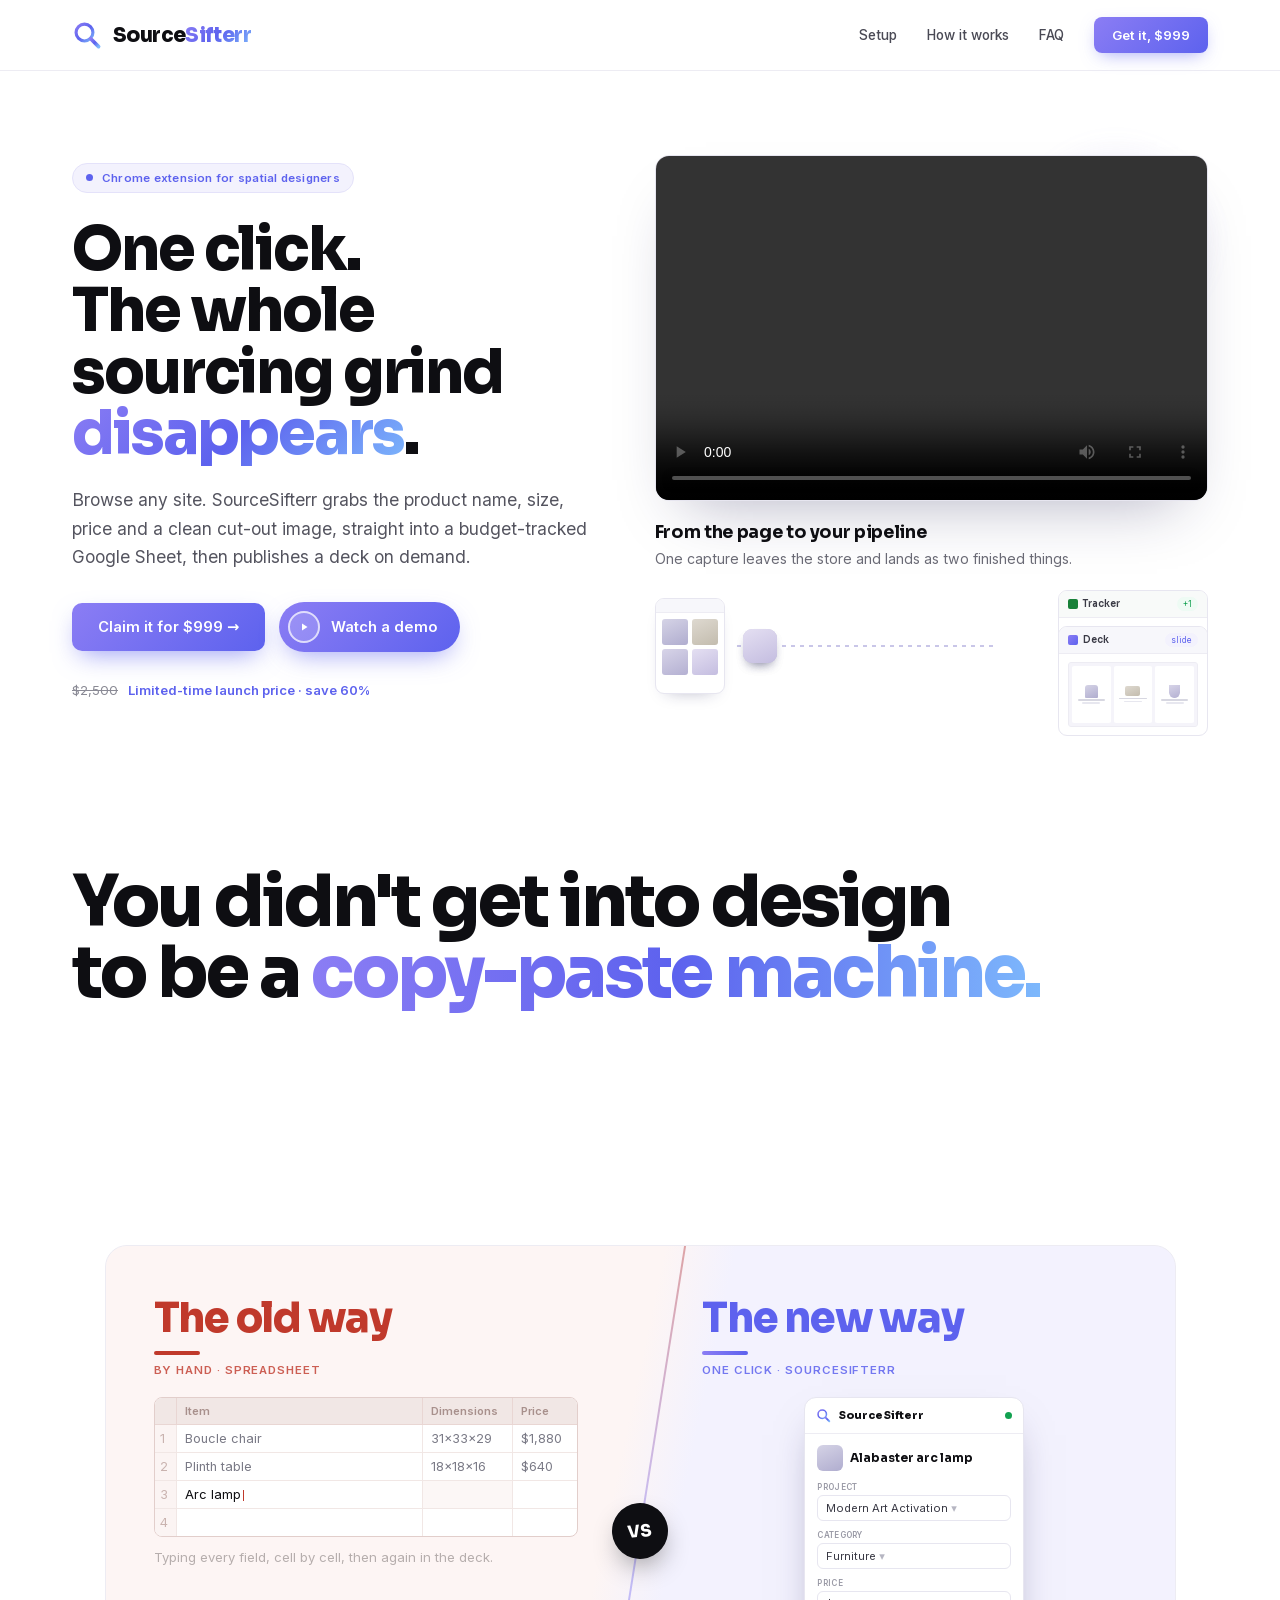
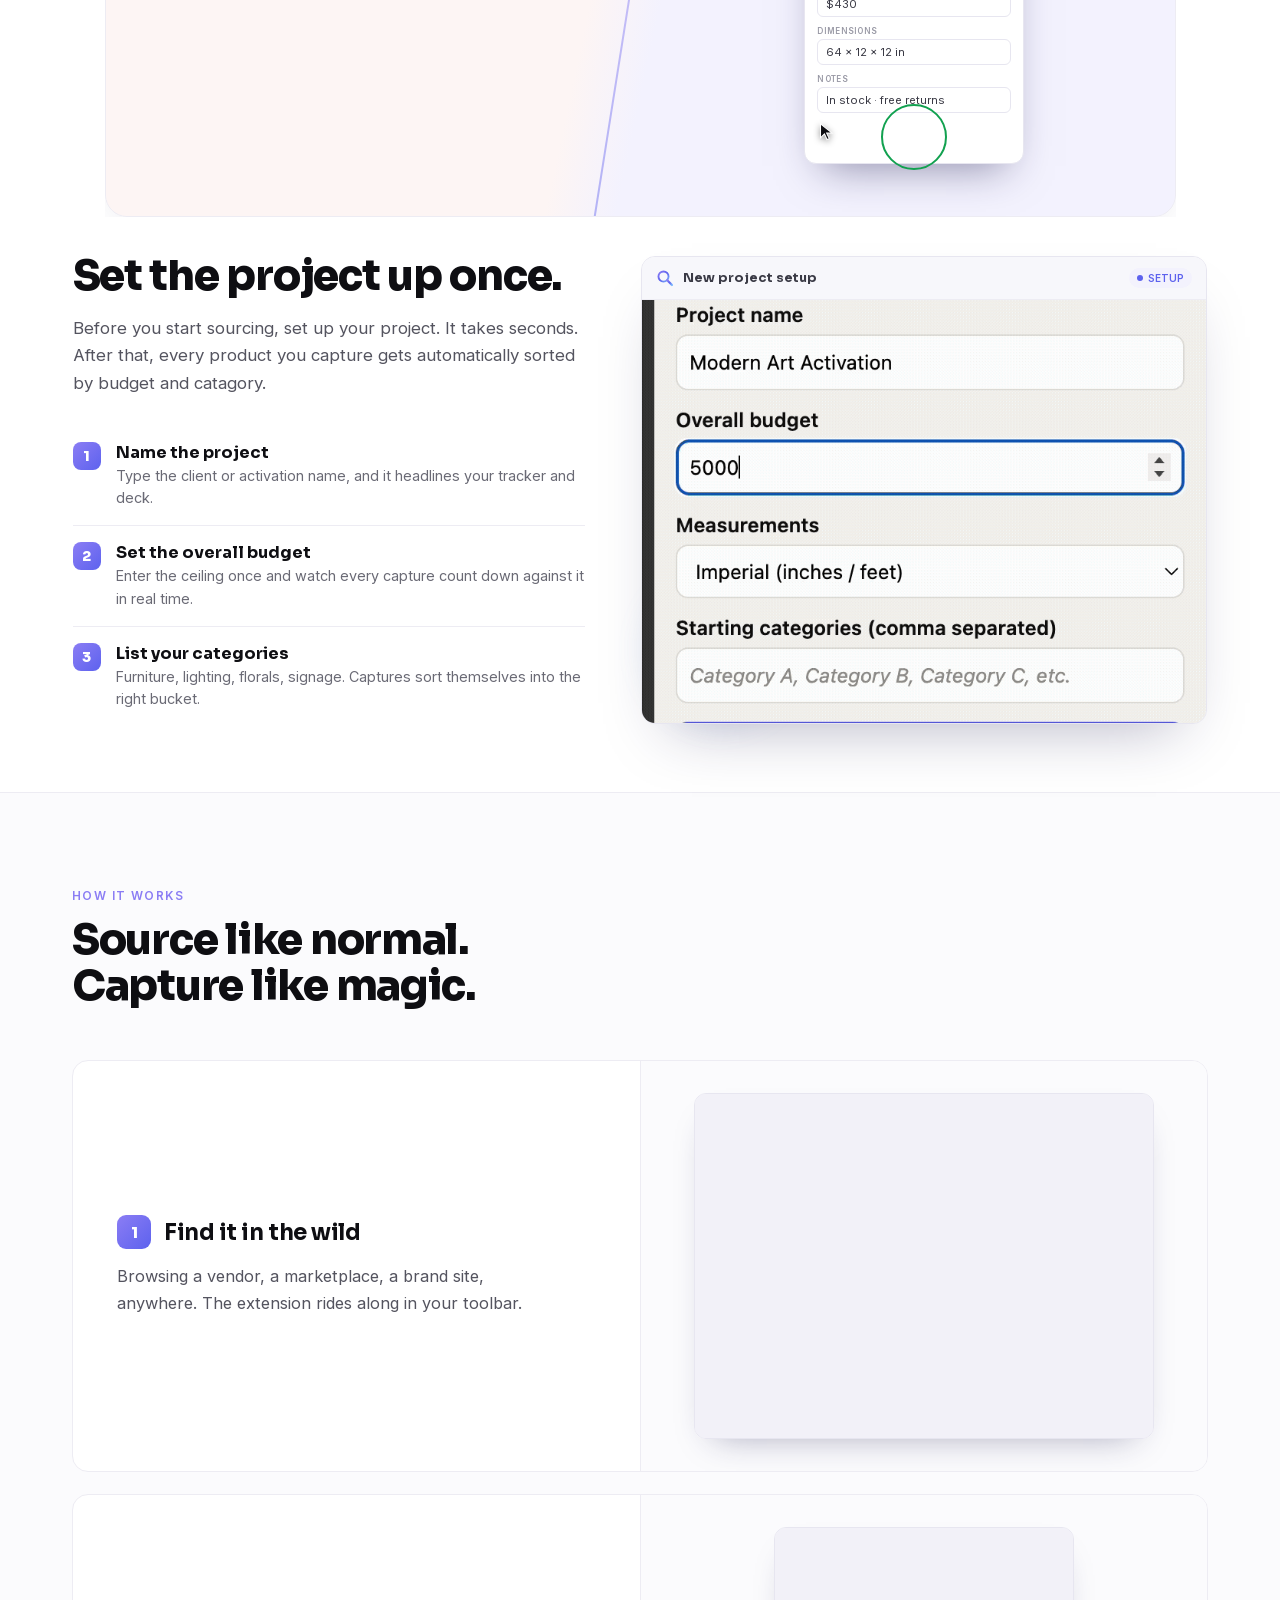
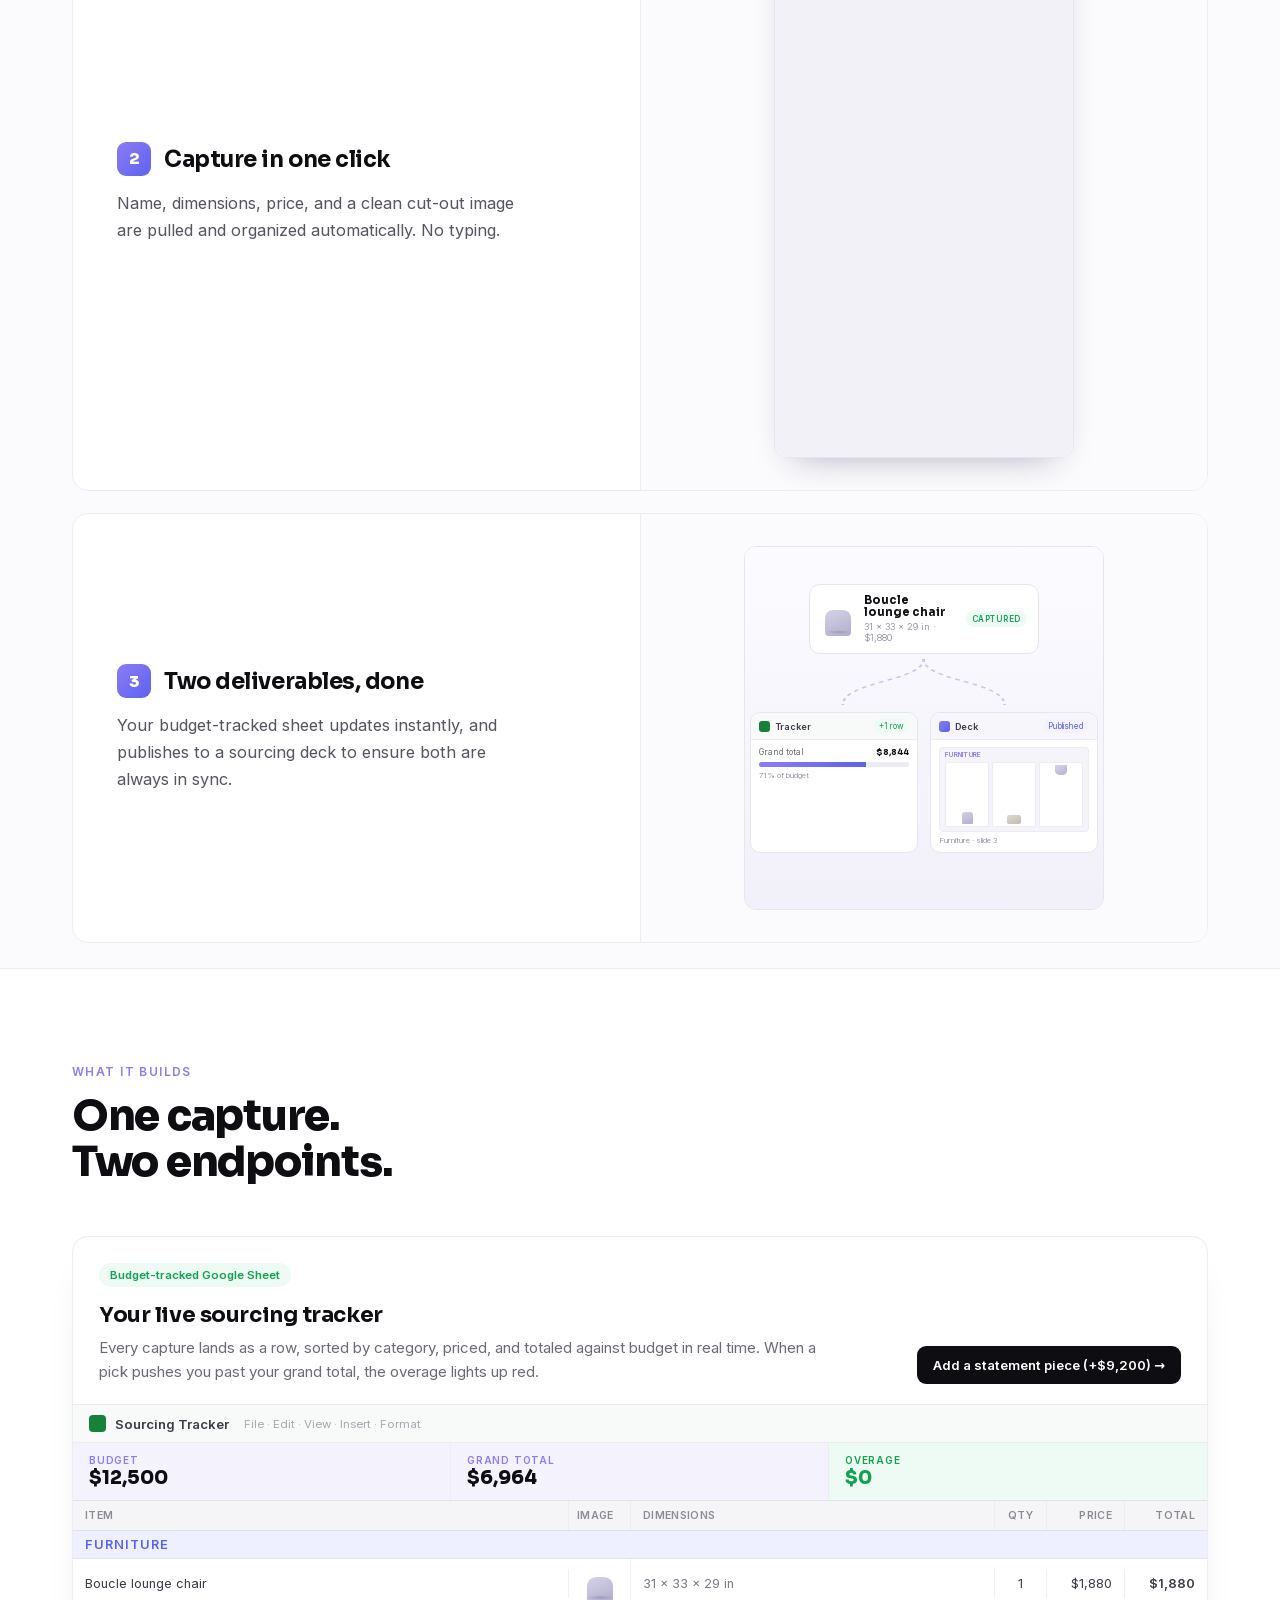
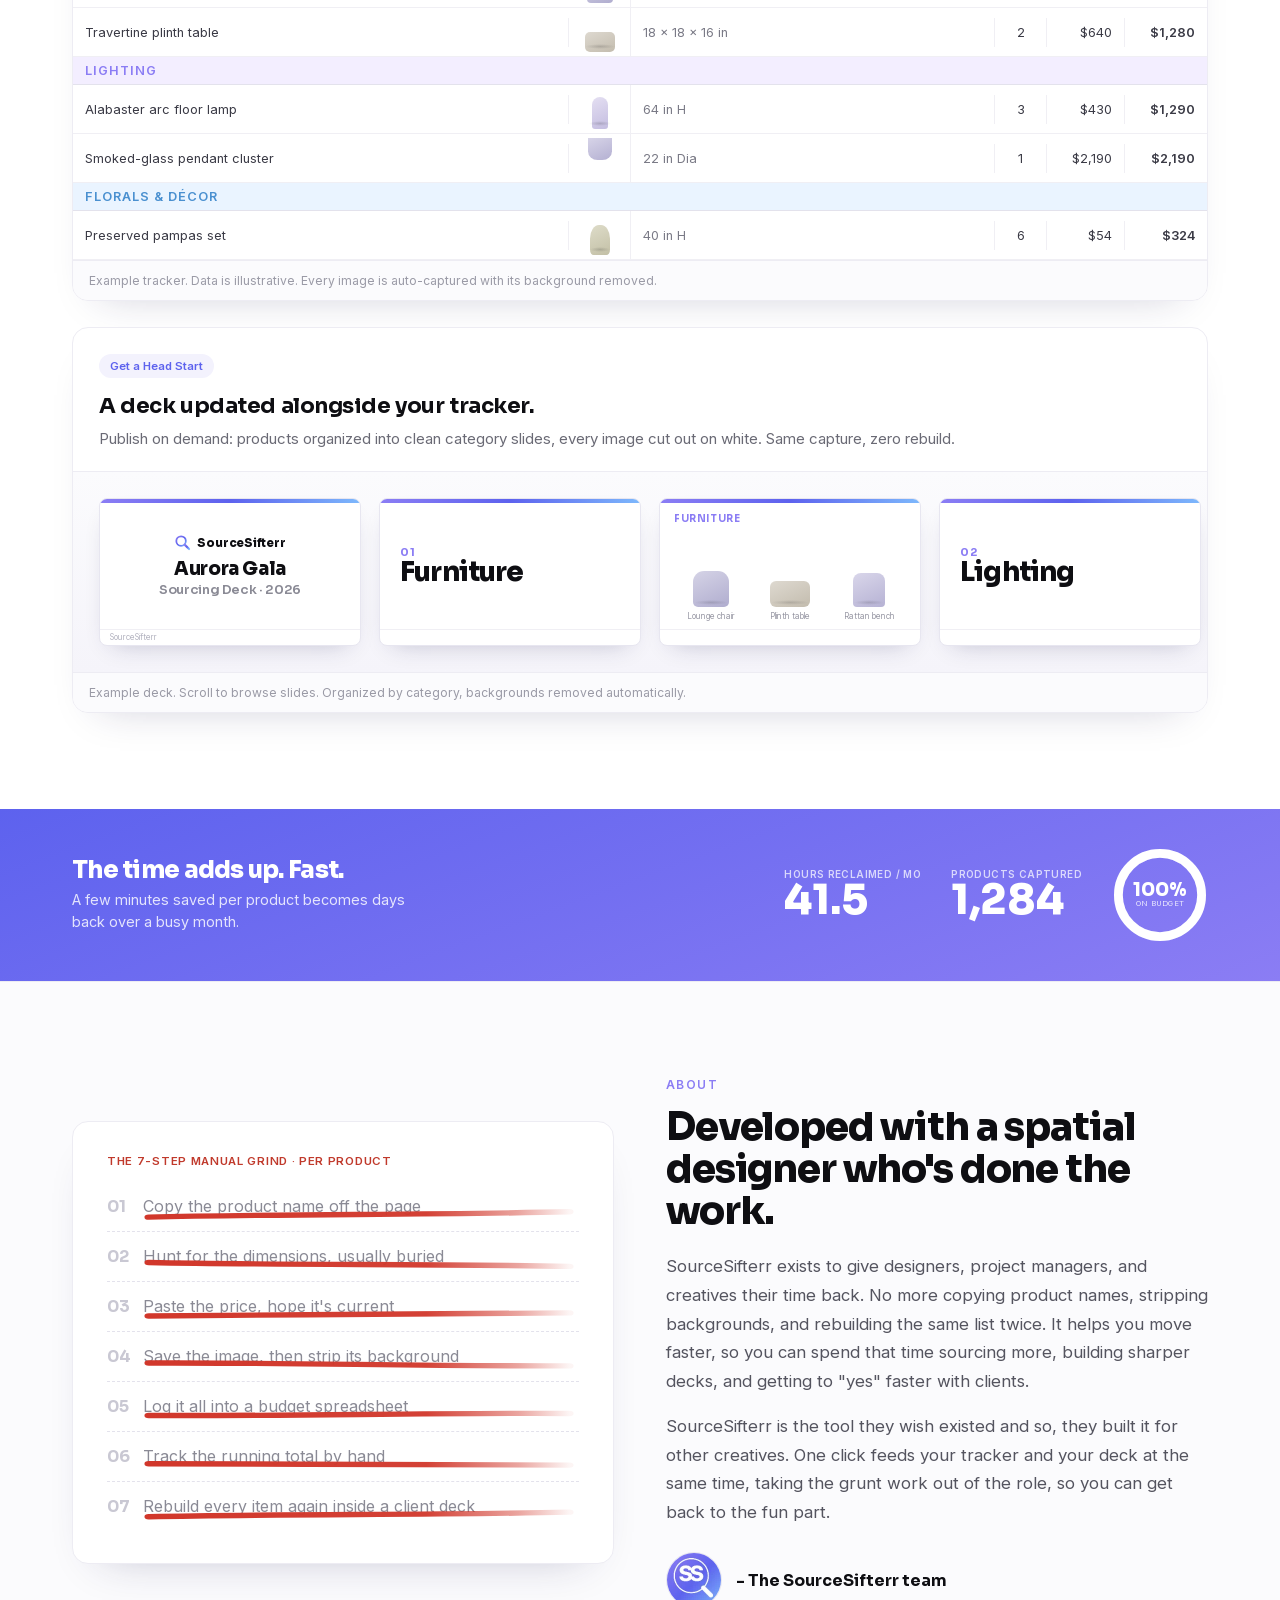
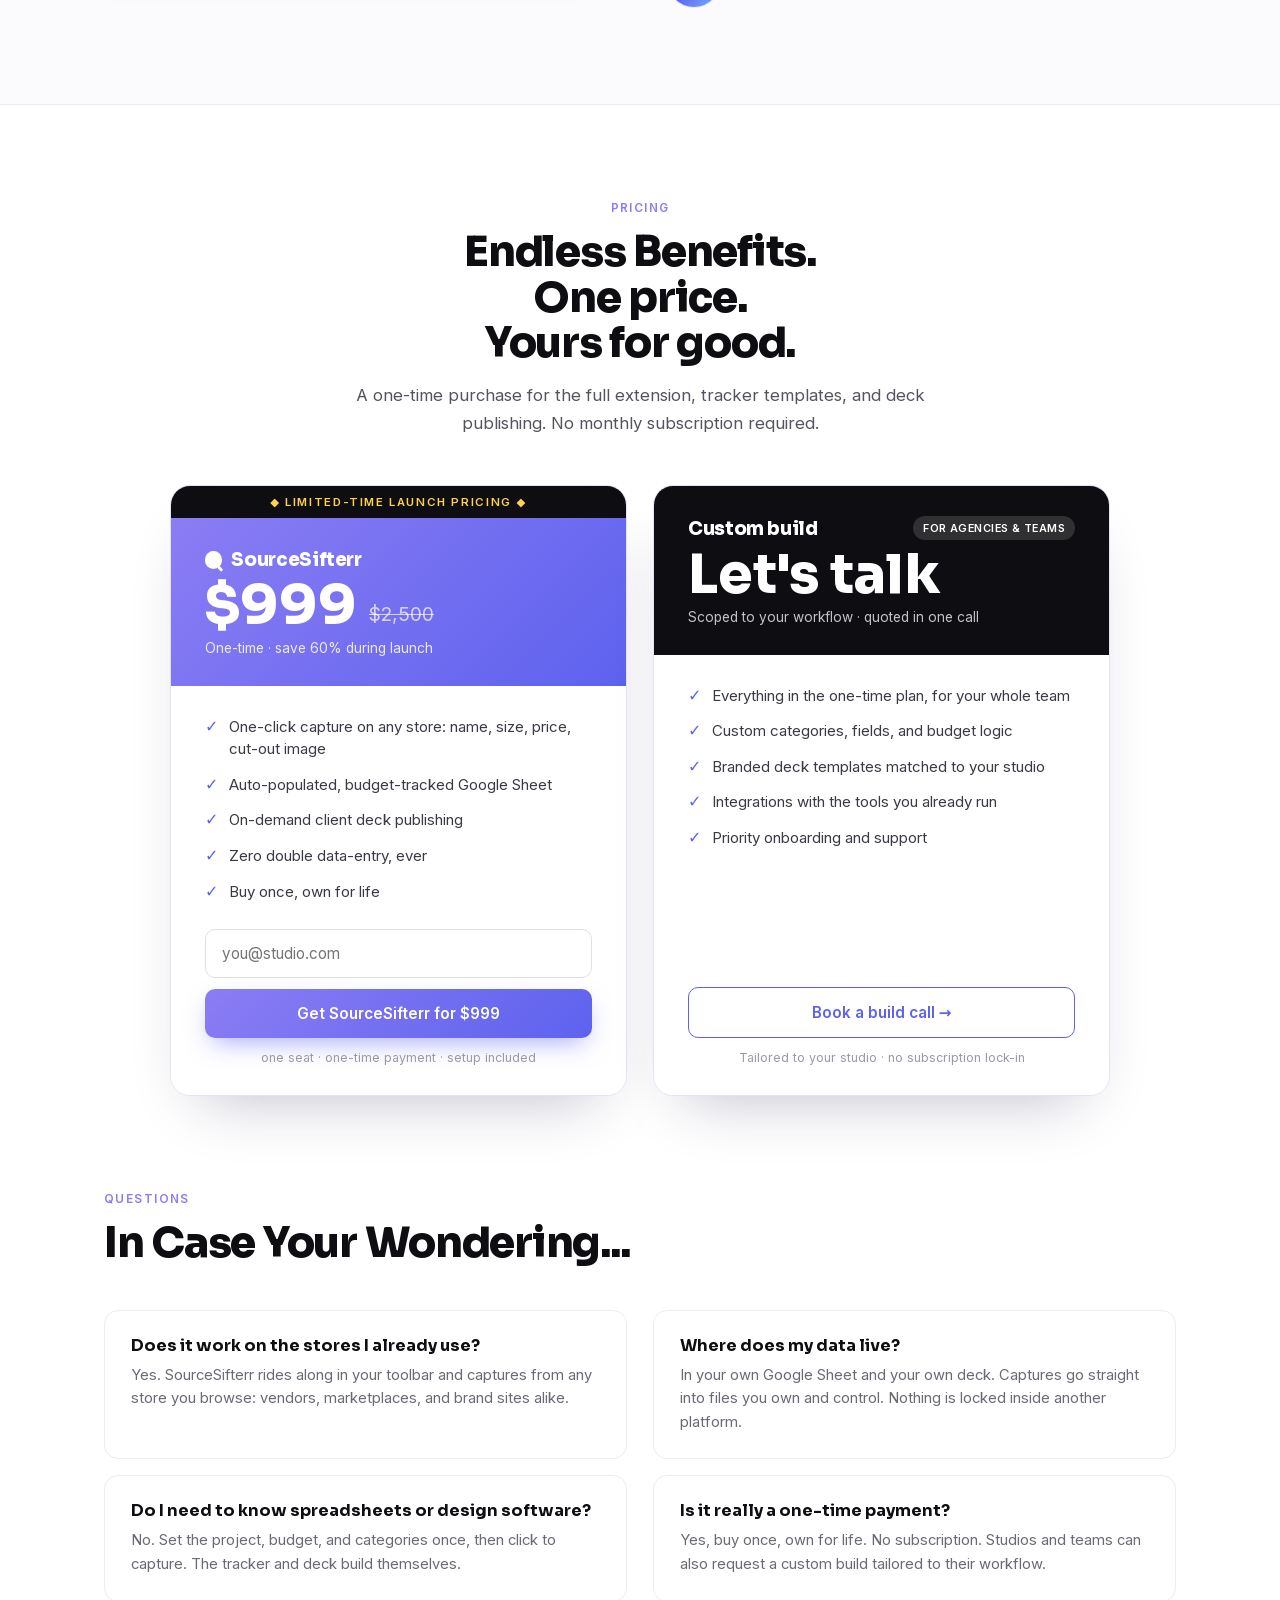
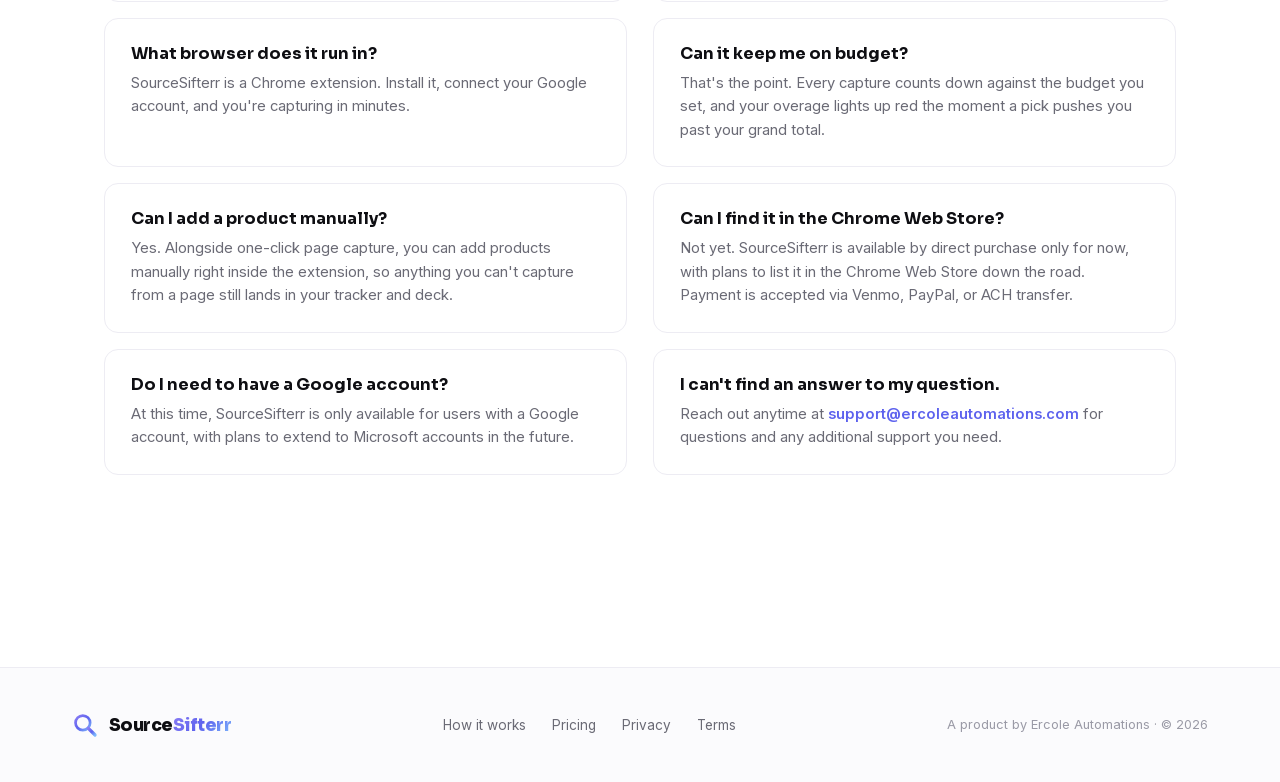
==== sourcesifterr/index.html @ f5b4dd15 "fix(sourcesifterr): override export's hard-coded px section dims on mobile Round 3. The Claude Desig" ====
<!DOCTYPE html>
<html>
<head>
<meta charset="utf-8">
<meta name="viewport" content="width=device-width, initial-scale=1">
<title>SourceSifterr</title>
<link rel="canonical" href="https://www.ercoleautomations.com/sourcesifterr/" />
<meta property="og:type" content="website" />
<meta property="og:title" content="SourceSifterr" />
<meta property="og:description" content="One click and the whole sourcing grind disappears. SourceSifterr grabs the product name, size, price and a clean cut-out image from any site straight into a budget-tracked Google Sheet, then publishes a sourcing deck on demand." />
<meta property="og:url" content="https://www.ercoleautomations.com/sourcesifterr/" />
<meta property="og:image" content="https://www.ercoleautomations.com/sourcesifterr/og-sourcesifterr.png" />
<meta property="og:image:width" content="1200" />
<meta property="og:image:height" content="630" />
<meta property="og:site_name" content="SourceSifterr" />
<meta name="twitter:card" content="summary_large_image" />
<meta name="twitter:title" content="SourceSifterr" />
<meta name="twitter:description" content="One click and the whole sourcing grind disappears. Capture any product into a budget-tracked Google Sheet and a live sourcing deck." />
<meta name="twitter:image" content="https://www.ercoleautomations.com/sourcesifterr/og-sourcesifterr.png" />



<link rel="stylesheet" href="/sourcesifterr/fonts.css">

<style>
  html { scroll-behavior: smooth; }
  body { margin: 0; background: #ffffff; color: #0E0E12; font-family: 'Inter', system-ui, sans-serif; font-weight: 400; -webkit-font-smoothing: antialiased; }
  * { box-sizing: border-box; }
  a { color: #5D62EE; text-decoration: none; transition: color .18s ease, opacity .18s ease; }
  a:hover { color: #4a4fd0; }
  ::selection { background: #d9d7fb; }
  input, button { font-family: inherit; }
  input[type=range] { -webkit-appearance: none; appearance: none; width: 100%; height: 4px; border-radius: 99px; background: #E7E6F5; outline: none; margin: 14px 0; }
  input[type=range]::-webkit-slider-thumb { -webkit-appearance: none; appearance: none; width: 20px; height: 20px; border-radius: 50%; background: #5D62EE; cursor: pointer; border: 3px solid #fff; box-shadow: 0 2px 8px -1px rgba(93,98,238,.55); }
  input[type=range]::-moz-range-thumb { width: 20px; height: 20px; border-radius: 50%; background: #5D62EE; cursor: pointer; border: 3px solid #fff; box-shadow: 0 2px 8px -1px rgba(93,98,238,.55); }
  @keyframes ss-marq { from { transform: translateX(0); } to { transform: translateX(-50%); } }
  @keyframes wiw-sheen { 0% { left:-40%; } 60%,100% { left:140%; } }
  @keyframes wiw-ring { 0%,100% { transform:scale(1); opacity:.55; } 50% { transform:scale(1.35); opacity:0; } }
  @keyframes wiw-float { 0%,100% { transform:translateY(0); } 50% { transform:translateY(-3px); } }
  @keyframes lt-blink { 0%,100% { opacity:1; } 50% { opacity:.4; } }
  @keyframes ss-pulse { 0%,100% { opacity: 1; } 50% { opacity: .35; } }
  @keyframes ss-cap { 0%,18% { transform: translateY(0) scale(1); box-shadow: 0 8px 22px -12px rgba(31,29,79,.35); } 26% { transform: translateY(0) scale(1.045); box-shadow: 0 12px 26px -10px rgba(93,98,238,.55); } 34%,100% { transform: translateY(0) scale(1); box-shadow: 0 8px 22px -12px rgba(31,29,79,.35); } }
  @keyframes ss-splitL { 0%,30% { opacity: 0; transform: translate(0,-8px) scale(.92); } 46%,92% { opacity: 1; transform: translate(0,0) scale(1); } 100% { opacity: 0; transform: translate(0,-8px) scale(.92); } }
  @keyframes ss-splitR { 0%,38% { opacity: 0; transform: translate(0,-8px) scale(.92); } 54%,92% { opacity: 1; transform: translate(0,0) scale(1); } 100% { opacity: 0; transform: translate(0,-8px) scale(.92); } }
  @keyframes ss-dash { to { stroke-dashoffset: -14; } }
  @keyframes ss-spark { 0%,30% { opacity: 0; offset-distance: 0%; } 34% { opacity: 1; } 50% { opacity: 1; } 54%,100% { opacity: 0; offset-distance: 100%; } }
  @keyframes ss-wipe { 0%,12% { clip-path: inset(0 100% 0 0); } 50%,64% { clip-path: inset(0 0 0 0); } 96%,100% { clip-path: inset(0 100% 0 0); } }
  @keyframes ss-wipeline { 0%,12% { left: 0%; opacity: 0; } 16% { opacity: 1; } 50%,64% { left: 100%; opacity: 1; } 68% { opacity: 0; } 100% { left: 0%; opacity: 0; } }
  @keyframes ss-tick { 0%,12% { opacity: 1; } 48% { opacity: 1; } 52%,100% { opacity: 0; } }
  @keyframes ss-flowitem { 0% { opacity: 0; transform: translateX(0) scale(.66); } 10% { opacity: 1; transform: translateX(0) scale(1); } 68% { opacity: 1; transform: translateX(210px) scale(1); } 80%,100% { opacity: 0; transform: translateX(240px) scale(.66); } }
  @keyframes ss-gauge { 0% { stroke-dashoffset: 327; } 62%,100% { stroke-dashoffset: 0; } }
  @keyframes ss-beat { 0%,100% { transform: scale(1); box-shadow: 0 0 0 0 rgba(14,14,18,0.35); } 50% { transform: scale(1.045); box-shadow: 0 0 0 6px rgba(14,14,18,0); } }
  @keyframes ss-feedA { 0%,6% { transform: scale(1); box-shadow: 0 4px 12px -6px rgba(31,29,79,.25); z-index: 2; } 22%,44% { transform: scale(1.07); box-shadow: 0 14px 26px -8px rgba(93,98,238,.5); z-index: 4; } 60%,100% { transform: scale(1); box-shadow: 0 4px 12px -6px rgba(31,29,79,.25); z-index: 2; } }
  @keyframes ss-feedB { 0%,50% { transform: scale(1); box-shadow: 0 4px 12px -6px rgba(31,29,79,.25); z-index: 2; } 66%,92% { transform: scale(1.07); box-shadow: 0 14px 26px -8px rgba(93,98,238,.5); z-index: 4; } 100% { transform: scale(1); box-shadow: 0 4px 12px -6px rgba(31,29,79,.25); z-index: 2; } }
  @keyframes ss-rise { 0%,100% { transform: translateY(0); } 50% { transform: translateY(-2px); } }
  @keyframes ss-cell { 0%,6% { opacity:.12; } 26%,82% { opacity:1; } 96%,100% { opacity:.12; } }
  @keyframes ss-caret { 0%,50% { opacity:1; } 51%,100% { opacity:0; } }
  @keyframes ss-autofield { 0%,42% { opacity:0; transform:translateY(-3px); } 52%,92% { opacity:1; transform:translateY(0); } 100% { opacity:0; transform:translateY(-3px); } }
  @keyframes ss-btnact { 0%,42% { background:linear-gradient(135deg,#8B7DF4,#5D62EE); } 50%,100% { background:#12A150; } }
  @keyframes ss-labelA { 0%,40% { opacity:1; } 47%,100% { opacity:0; } }
  @keyframes ss-labelB { 0%,42% { opacity:0; } 50%,94% { opacity:1; } 100% { opacity:0; } }
  @keyframes ss-ripple { 0%,38% { opacity:0; transform:scale(.2); } 44% { opacity:.65; transform:scale(.5); } 72%,100% { opacity:0; transform:scale(1.7); } }
  @keyframes ss-strike { 0%,4% { transform: scaleX(0); } 13% { transform: scaleX(1); } 86% { transform: scaleX(1); } 94%,100% { transform: scaleX(0); } }
  @keyframes ss-shine { 0% { background-position: 0% center; } 100% { background-position: 200% center; } }
  @keyframes ss-click { 0%,10% { transform: translate(150px,-46px) scale(1); opacity:0; } 16% { opacity:1; } 40% { transform: translate(84px,6px) scale(1); opacity:1; } 46% { transform: translate(84px,6px) scale(.78); } 54% { transform: translate(84px,6px) scale(1); } 88% { transform: translate(84px,6px) scale(1); opacity:1; } 100% { transform: translate(150px,-46px) scale(1); opacity:0; } }
  @keyframes ss-fill { 0%,46% { opacity:0; } 54%,96% { opacity:1; } 100% { opacity:0; } }
  @keyframes ss-cursor { 0%,10% { transform: translate(118px,250px) scale(1); } 32% { transform: translate(74px,204px) scale(1); } 38% { transform: translate(74px,204px) scale(.78); } 45% { transform: translate(74px,204px) scale(1); } 100% { transform: translate(74px,204px) scale(1); } }
</style>

<style>
  /* ===== Mobile responsive (added 2026-07-23) — phone-only overrides, desktop layout unchanged ===== */
  @media (max-width: 768px) {
    /* Nav: let links wrap under the logo, keep the CTA visible, auto height */
    nav > div[style*="max-width:1200px"] { flex-wrap: wrap !important; height: auto !important; padding: 12px 20px !important; gap: 10px 16px !important; }
    /* Collapse ALL multi-column section/card grids to a single column */
    [style*="grid-template-columns:1fr 1fr;"],
    [style*="grid-template-columns:1fr 1fr 1fr;"],
    [style*="minmax(0,1fr) minmax(0,1.05fr)"],
    [style*="minmax(0,0.95fr) minmax(0,1.05fr)"],
    [style*="max-width:1200px"][style*="display:grid"] { grid-template-columns: 1fr !important; }
    /* Comparison card: hide the side-by-side vertical divider + center badge when stacked */
    [style*="height:116%"][style*="width:2px"],
    [style*="left:50%;top:50%;transform:translate(-50%,-50%);z-index:3"] { display: none !important; }
    /* Let the wide spreadsheet mockup shrink to fit instead of clipping */
    [style*="min-width:720px"] { min-width: 0 !important; }
    /* Override the export's hard-coded pixel section dimensions so sections size to content (fixes the right-edge cut-off AND the section-to-section overlap) */
    [style*="width: 1199px"], [style*="width: 1220px"] { width: auto !important; }
    [style*="height: 1243px"], [style*="height: 1775px"] { height: auto !important; }
    /* Fixed-width graphic blocks never exceed the viewport */
    [style*="width: 397px"], [style*="width: 392px"], [style*="width: 372px"] { max-width: 100% !important; }
    /* Tighten section side padding on phones */
    [style*="max-width:1200px"] { padding-left: 20px !important; padding-right: 20px !important; }
    #top { padding-top: 40px !important; padding-bottom: 36px !important; }
    /* Scale down the oversized Sora headlines so they fit a phone */
    [style*="clamp(2.7rem,5.6vw,4.8rem)"],
    [style*="clamp(2.7rem,4.7vw,4rem)"] { font-size: clamp(1.95rem, 8.5vw, 2.6rem) !important; }
    [style*="clamp(2.1rem,3.2vw,3rem)"],
    [style*="clamp(2rem,3.3vw,2.9rem)"],
    [style*="clamp(1.9rem,3vw,2.6rem)"] { font-size: clamp(1.55rem, 6.5vw, 2.05rem) !important; }
    [style*="font-size:3.4rem"] { font-size: 2rem !important; }
    [style*="font-size:2.6rem"] { font-size: 1.7rem !important; }
    /* Media never overflows the viewport — but skip absolutely-positioned crop media (object-fit / transform framing) so their framing is preserved */
    img:not([style*="position:absolute"]), video:not([style*="position:absolute"]), iframe { max-width: 100% !important; height: auto !important; }
  }
</style>

</head>
<body>
<template id="__bundler_thumbnail" data-bg-color="#0E0E12">
<svg viewBox="0 0 1200 800" xmlns="http://www.w3.org/2000/svg"><rect width="1200" height="800" fill="#0E0E12"/><g transform="translate(600,360)"><circle cx="-30" cy="-30" r="150" fill="none" stroke="#8B7DF4" stroke-width="46"/><rect x="70" y="70" width="230" height="70" rx="16" transform="rotate(45 90 90)" fill="#7DB8FC"/></g><text x="600" y="640" font-family="Arial,sans-serif" font-size="86" font-weight="800" fill="#f5f2ed" text-anchor="middle" letter-spacing="-3">SourceSifterr</text></svg>
</template>


<div style="max-width:100%;overflow-x:hidden;">

<!-- ===================== NAV ===================== -->
<nav style="position:sticky;top:0;z-index:100;background:rgba(255,255,255,0.88);backdrop-filter:blur(14px);-webkit-backdrop-filter:blur(14px);border-bottom:1px solid #EDECF3;">
  <div style="max-width:1200px;margin:0 auto;height:70px;padding:0 32px;display:flex;align-items:center;justify-content:space-between;gap:24px;">
    <a href="#top" style="display:flex;align-items:center;gap:11px;">
      <svg viewBox="0 0 48 48" width="30" height="30" style="display:block;flex:none;" aria-hidden="true"><defs><linearGradient id="ssg" x1="0" y1="0" x2="1" y2="1"><stop offset="0" stop-color="#8B7DF4"></stop><stop offset="0.52" stop-color="#5D62EE"></stop><stop offset="1" stop-color="#7DB8FC"></stop></linearGradient></defs><circle cx="20" cy="20" r="13.5" fill="none" stroke="url(#ssg)" stroke-width="5"></circle><line x1="30" y1="30" x2="42.5" y2="42.5" stroke="url(#ssg)" stroke-width="6" stroke-linecap="round"></line></svg>
      <span style="font-family:'Sora',sans-serif;font-weight:800;font-size:1.28rem;letter-spacing:-0.03em;line-height:1;"><span style="color:#0E0E12;">Source</span><span style="background:linear-gradient(135deg,#8B7DF4,#5D62EE,#7DB8FC);-webkit-background-clip:text;background-clip:text;color:transparent;">Sifterr</span></span>
    </a>
    <div style="display:flex;align-items:center;gap:30px;">
      <a href="#setup" style="color:#4a4a55;font-size:0.85rem;font-weight:500;">Setup</a>
      <a href="#how" style="color:#4a4a55;font-size:0.85rem;font-weight:500;">How it works</a>
      <a href="#faq" style="color:#4a4a55;font-size:0.85rem;font-weight:500;">FAQ</a>
      <a href="https://buy.stripe.com/aFaeV5h1FaCcgSRg7Tes000" style="white-space:nowrap;background:linear-gradient(135deg,#8B7DF4,#5D62EE);color:#fff;font-size:0.82rem;font-weight:600;padding:10px 18px;border-radius:8px;box-shadow:0 6px 18px -6px rgba(93,98,238,.6);" onmouseover="this.style.opacity='0.9'" onmouseout="this.style.opacity='1'">Get it, $999</a>
    </div>
  </div>
</nav>

<!-- ===================== HERO ===================== -->


<!-- ===================== THE GRIND ===================== -->


<!-- ===================== SETUP ===================== -->
<section id="top" style="max-width:1200px;margin:0 auto;padding:84px 32px 64px;display:grid;grid-template-columns:minmax(0,1fr) minmax(0,1.05fr);gap:56px;align-items:center;">
  <div>
    <div style="display:inline-flex;align-items:center;gap:9px;background:#F3F2FD;border:1px solid #E4E2FA;color:#5D62EE;font-size:0.72rem;font-weight:600;letter-spacing:0.02em;padding:7px 13px;border-radius:99px;margin-bottom:26px;">
      <span style="width:7px;height:7px;border-radius:50%;background:#5D62EE;display:inline-block;animation:ss-pulse 1.8s ease-in-out infinite;"></span>
      Chrome extension for spatial designers
    </div>
    <h1 style="font-family:'Sora',sans-serif;font-weight:800;font-size:clamp(2.7rem,4.7vw,4rem);line-height:1.02;letter-spacing:-0.035em;margin:0 0 22px;color:#0E0E12;">
      One click.<br>The whole sourcing grind <span style="background:linear-gradient(135deg,#8B7DF4,#5D62EE,#7DB8FC);-webkit-background-clip:text;background-clip:text;color:transparent;">disappears</span>.
    </h1>
    <p style="font-size: 1.08rem; line-height: 1.65; color: #54545f; max-width: 520px; margin:0 0 30px;text-wrap:pretty;">Browse any site. SourceSifterr grabs the product name, size, price and a clean cut-out image, straight into a budget-tracked Google Sheet, then publishes a deck on demand.</p>
    <div style="display:flex;flex-wrap:wrap;gap:14px;align-items:center;margin-bottom:30px;">
      <a href="https://buy.stripe.com/aFaeV5h1FaCcgSRg7Tes000" style="background:linear-gradient(135deg,#8B7DF4,#5D62EE);color:#fff;font-size:0.92rem;font-weight:600;padding:15px 26px;border-radius:10px;box-shadow:0 10px 26px -8px rgba(93,98,238,.65);" onmouseover="this.style.opacity='0.9'" onmouseout="this.style.opacity='1'">Claim it for $999 →</a>
      <a href="/sourcesifterr/walkthrough" target="_blank" rel="noopener" style="position:relative;overflow:hidden;display:inline-flex;align-items:center;gap:11px;background:linear-gradient(135deg,#8B7DF4,#5D62EE);color:#fff;font-size:0.92rem;font-weight:600;padding:9px 22px 9px 9px;border-radius:99px;text-decoration:none;box-shadow:0 10px 26px -8px rgba(93,98,238,.6);animation:wiw-float 3s ease-in-out infinite;">
        <span style="position:relative;display:inline-flex;align-items:center;justify-content:center;width:32px;height:32px;border-radius:50%;background:rgba(255,255,255,.16);"><span style="position:absolute;inset:0;border-radius:50%;border:2px solid rgba(255,255,255,.7);animation:wiw-ring 1.9s ease-out infinite;"></span><svg width="12" height="12" viewBox="0 0 24 24" fill="#fff"><path d="M8 5v14l11-7z"></path></svg></span>Watch a demo
        <span style="position:absolute;top:0;bottom:0;left:-40%;width:34%;background:linear-gradient(100deg,transparent,rgba(255,255,255,.5),transparent);transform:skewX(-18deg);animation:wiw-sheen 2.8s ease-in-out infinite;"></span></a>
    </div>
    <div style="display:flex;align-items:center;gap:10px;color:#8a8a95;font-size:0.82rem;">
      <span style="text-decoration:line-through;">$2,500</span>
      <span style="color:#5D62EE;font-weight:600;">Limited-time launch price · save 60%</span>
    </div>
  </div>

  <div style="position:relative;">
    <div style="position:absolute;inset:-26px -18px auto auto;width:220px;height:220px;background:radial-gradient(circle,rgba(139,125,244,0.22),transparent 68%);filter:blur(8px);z-index:0;"></div>
    <div style="position:relative;z-index:1;border-radius:14px;overflow:hidden;border:1px solid #E7E6F0;box-shadow:0 30px 60px -30px rgba(31,29,79,0.35);background:#fff;">
      <div style="position:relative;aspect-ratio:16/10;background:#F2F1F8;">
        <video src="/sourcesifterr/uploads/FinalWebsitePreview-captioned.mp4" controls="" playsinline="" style="position:absolute;inset:0;width:100%;height:100%;object-fit:cover;display:block;"></video>
      </div>
    </div>
    <div style="position:relative;z-index:1;margin-top:20px;">
      <div style="font-family:'Sora',sans-serif;font-weight:700;font-size:1.1rem;letter-spacing:-0.02em;color:#0E0E12;">From the page to your pipeline</div>
      <div style="font-size:0.88rem;color:#6a6a75;margin-top:5px;margin-bottom:16px;line-height:1.5;">One capture leaves the store and lands as two finished things.</div>
      <div style="position:relative;width:100%;height:120px;">
        <div style="position:absolute;left:0;top:50%;transform:translateY(-50%);width:70px;height:96px;background:#fff;border:1px solid #E7E6F0;border-radius:9px;overflow:hidden;box-shadow:0 8px 18px -12px rgba(31,29,79,.4);">
          <div style="height:14px;background:#F7F7FB;border-bottom:1px solid #EDECF3;"></div>
          <div style="padding:6px;display:grid;grid-template-columns:1fr 1fr;gap:4px;"><span style="aspect-ratio:1;border-radius:3px;background:linear-gradient(155deg,#d5d3e6,#b0adcf);"></span><span style="aspect-ratio:1;border-radius:3px;background:linear-gradient(155deg,#ded9d0,#c3bcae);"></span><span style="aspect-ratio:1;border-radius:3px;background:linear-gradient(155deg,#d7d4e8,#b4b0d2);"></span><span style="aspect-ratio:1;border-radius:3px;background:linear-gradient(155deg,#e4dff2,#c4bde0);"></span></div>
        </div>
        <svg viewBox="0 0 260 40" preserveAspectRatio="none" style="position:absolute;left:82px;top:calc(50% - 20px);width:min(260px,calc(100% - 240px));height:40px;" aria-hidden="true"><path d="M0 20 L260 20" fill="none" stroke="#C9C6E8" stroke-width="2" stroke-dasharray="4 5" style="animation:ss-dash .9s linear infinite;"></path></svg>
        <div style="position:absolute;left:88px;top:calc(50% - 17px);width:34px;height:34px;border-radius:9px;background:linear-gradient(155deg,#d5d3e6,#b0adcf);box-shadow:0 6px 12px -6px rgba(31,29,79,.4);animation:ss-flowitem 3.4s ease-in infinite;"></div>
        <div style="position:absolute;left:88px;top:calc(50% - 17px);width:34px;height:34px;border-radius:9px;background:linear-gradient(155deg,#e4dff2,#c4bde0);box-shadow:0 6px 12px -6px rgba(31,29,79,.4);animation:ss-flowitem 3.4s ease-in infinite;animation-delay:1.7s;"></div>
        <div style="position:absolute;right:0;top:4px;width:150px;background:#fff;border:1px solid #E7E6F0;border-radius:9px;overflow:hidden;transform-origin:right center;animation:ss-feedA 3.4s ease-in-out infinite;"><div style="display:flex;align-items:center;gap:5px;padding:6px 9px;border-bottom:1px solid #EDECF3;background:#F8FAF9;"><span style="width:10px;height:10px;border-radius:2px;background:#188038;"></span><span style="font-family:'Sora',sans-serif;font-size:0.6rem;font-weight:600;color:#3a3a45;">Tracker</span><span style="margin-left:auto;font-size:0.52rem;color:#12A150;background:#EEFBF4;padding:2px 6px;border-radius:99px;">+1</span></div><div style="padding:8px 9px;"><div style="display:flex;justify-content:space-between;font-size:0.56rem;color:#6a6a75;"><span>Total</span><span style="font-family:'Sora',sans-serif;font-weight:700;color:#0E0E12;">$8,844</span></div><div style="height:4px;border-radius:99px;background:#EDECF3;margin-top:4px;overflow:hidden;"><span style="display:block;width:64%;height:100%;background:linear-gradient(90deg,#8B7DF4,#5D62EE);"></span></div></div></div>
        <div style="position:absolute;right:0;top:40px;width:150px;background:#fff;border:1px solid #E7E6F0;border-radius:9px;overflow:hidden;transform-origin:right center;animation:ss-feedB 3.4s ease-in-out infinite;"><div style="display:flex;align-items:center;gap:5px;padding:6px 9px;border-bottom:1px solid #EDECF3;background:#F7F7FB;"><span style="width:10px;height:10px;border-radius:2px;background:linear-gradient(135deg,#8B7DF4,#5D62EE);"></span><span style="font-family:'Sora',sans-serif;font-size:0.6rem;font-weight:600;color:#3a3a45;">Deck</span><span style="margin-left:auto;font-size:0.52rem;color:#5D62EE;background:#F3F2FD;padding:2px 6px;border-radius:99px;">slide</span></div><div style="padding:8px 9px;"><div style="aspect-ratio:16/8;border-radius:3px;background:#F5F4FA;border:1px solid #EDECF3;display:grid;grid-template-columns:1fr 1fr 1fr;gap:3px;padding:3px;"><span style="background:#fff;border-radius:2px;display:flex;flex-direction:column;align-items:center;justify-content:center;gap:1.5px;padding:2px;"><span style="width:13px;height:13px;border-radius:3px 3px 1px 1px;background:linear-gradient(155deg,#d5d3e6,#b0adcf);"></span><span style="width:78%;height:1.5px;border-radius:1px;background:#D7D7E1;"></span><span style="width:52%;height:1.5px;border-radius:1px;background:#E7E7EF;"></span></span><span style="background:#fff;border-radius:2px;display:flex;flex-direction:column;align-items:center;justify-content:center;gap:1.5px;padding:2px;"><span style="width:15px;height:10px;border-radius:2px;background:linear-gradient(155deg,#ded9d0,#c3bcae);"></span><span style="width:78%;height:1.5px;border-radius:1px;background:#D7D7E1;"></span><span style="width:52%;height:1.5px;border-radius:1px;background:#E7E7EF;"></span></span><span style="background:#fff;border-radius:2px;display:flex;flex-direction:column;align-items:center;justify-content:center;gap:1.5px;padding:2px;"><span style="width:11px;height:13px;border-radius:0 0 45% 45%;background:linear-gradient(155deg,#d7d4e8,#b4b0d2);"></span><span style="width:78%;height:1.5px;border-radius:1px;background:#D7D7E1;"></span><span style="width:52%;height:1.5px;border-radius:1px;background:#E7E7EF;"></span></span></div></div></div>
      </div>
    </div>
  </div>
</section><section id="grind" style="max-width:1200px;margin:0 auto;padding:96px 32px;">
  <div style="max-width:100%;margin-bottom:44px;">
    <h2 style="font-family: 'Sora',sans-serif; font-weight: 800; font-size: clamp(2.7rem,5.6vw,4.8rem); line-height: 1.0; letter-spacing: -0.04em; margin: 0; color: #0E0E12;">You didn't get into design<br>to be a <span style="background:linear-gradient(90deg,#8B7DF4,#5D62EE,#7DB8FC,#5D62EE,#8B7DF4);background-size:200% auto;-webkit-background-clip:text;background-clip:text;color:transparent;animation:ss-shine 4s linear infinite;">copy-paste machine.</span></h2>
  </div>

  </section><section id="setup" style="max-width: 1200px; margin: 0 auto; padding: 96px 32px; width: 1199px; height: 1243px">
  <div style="max-width:1200px;margin:0 auto;padding:0 32px 8px;">
  <!-- CAPTURE DEMO: manual spreadsheet vs 9:16 extension -->
  <div style="position:relative;overflow:hidden;margin-bottom:28px;">
    <div style="position:relative;border-radius:22px;overflow:hidden;background:linear-gradient(102deg,#FDF5F4 0%,#FDF5F4 47%,#F3F2FE 53%,#F3F2FE 100%);border:1px solid #EDECF3;box-shadow:0 26px 64px -42px rgba(31,29,79,.45);">
      <div style="position:absolute;left:50%;top:-8%;height:116%;width:2px;background:linear-gradient(180deg,#c0392b,#8B7DF4,#5D62EE);transform:translateX(-50%) rotate(9deg);opacity:.45;"></div>
      <div style="position:absolute;left:50%;top:50%;transform:translate(-50%,-50%);z-index:3;"><span style="display:flex;align-items:center;justify-content:center;width:56px;height:56px;border-radius:50%;background:#0E0E12;color:#fff;font-family:'Sora',sans-serif;font-weight:800;font-size:1.05rem;box-shadow:0 12px 28px -8px rgba(0,0,0,.45);transform:rotate(-6deg);">VS</span></div>
      <div style="display:grid;grid-template-columns:1fr 1fr;">
        <div style="padding:52px 62px 52px 48px;">
          <div style="font-family:'Sora',sans-serif;font-weight:800;font-size:clamp(2.1rem,3.2vw,3rem);letter-spacing:-0.03em;line-height:1;color:#c0392b;">The old way</div>
          <div style="width:46px;height:4px;border-radius:2px;background:#c0392b;margin:12px 0 8px;"></div>
          <div style="font-size:0.72rem;font-weight:700;letter-spacing:.08em;text-transform:uppercase;color:#c0392b;opacity:.8;margin-bottom:20px;">By hand · spreadsheet</div>
          <div style="background:#fff;border:1px solid #E2CECB;border-radius:8px;overflow:hidden;font-family:'Inter',sans-serif;">
          <div style="display:grid;grid-template-columns:22px 1fr 90px 64px;background:#F1E7E5;border-bottom:1px solid #E9D6D3;font-size:0.7rem;color:#a8908c;font-weight:600;"><div style="padding:6px 5px;border-right:1px solid #E9D6D3;"></div><div style="padding:6px 8px;border-right:1px solid #E9D6D3;">Item</div><div style="padding:6px 8px;border-right:1px solid #E9D6D3;">Dimensions</div><div style="padding:6px 8px;">Price</div></div>
          <div style="display:grid;grid-template-columns:22px 1fr 90px 64px;border-bottom:1px solid #F1E7E5;font-size:0.8rem;"><div style="padding:6px 5px;border-right:1px solid #F1E7E5;color:#c9b3af;background:#FBF4F3;">1</div><div style="padding:6px 8px;border-right:1px solid #F1E7E5;color:#7a7a86;animation:ss-cell 5s ease-in-out infinite;">Boucle chair</div><div style="padding:6px 8px;border-right:1px solid #F1E7E5;color:#7a7a86;animation:ss-cell 5s ease-in-out infinite;animation-delay:.4s;">31×33×29</div><div style="padding:6px 8px;color:#7a7a86;animation:ss-cell 5s ease-in-out infinite;animation-delay:.8s;">$1,880</div></div>
          <div style="display:grid;grid-template-columns:22px 1fr 90px 64px;border-bottom:1px solid #F1E7E5;font-size:0.8rem;"><div style="padding:6px 5px;border-right:1px solid #F1E7E5;color:#c9b3af;background:#FBF4F3;">2</div><div style="padding:6px 8px;border-right:1px solid #F1E7E5;color:#7a7a86;animation:ss-cell 5s ease-in-out infinite;animation-delay:1.1s;">Plinth table</div><div style="padding:6px 8px;border-right:1px solid #F1E7E5;color:#7a7a86;animation:ss-cell 5s ease-in-out infinite;animation-delay:1.5s;">18×18×16</div><div style="padding:6px 8px;color:#7a7a86;animation:ss-cell 5s ease-in-out infinite;animation-delay:1.9s;">$640</div></div>
          <div style="display:grid;grid-template-columns:22px 1fr 90px 64px;border-bottom:1px solid #F1E7E5;font-size:0.8rem;"><div style="padding:6px 5px;border-right:1px solid #F1E7E5;color:#c9b3af;background:#FBF4F3;">3</div><div style="padding:6px 8px;border-right:1px solid #F1E7E5;color:#0E0E12;">Arc lamp<span style="display:inline-block;width:1.5px;height:11px;background:#c0392b;margin-left:2px;vertical-align:middle;animation:ss-caret 1s steps(1) infinite;"></span></div><div style="padding:6px 8px;border-right:1px solid #F1E7E5;color:#c9b3af;background:#FCF7F6;"></div><div style="padding:6px 8px;color:#c9b3af;"></div></div>
          <div style="display:grid;grid-template-columns:22px 1fr 90px 64px;font-size:0.8rem;"><div style="padding:6px 5px;border-right:1px solid #F1E7E5;color:#c9b3af;background:#FBF4F3;">4</div><div style="padding:6px 8px;border-right:1px solid #F1E7E5;color:#c9b3af;"></div><div style="padding:6px 8px;border-right:1px solid #F1E7E5;color:#c9b3af;"></div><div style="padding:6px 8px;color:#c9b3af;"></div></div>
        </div>
          <div style="margin-top:12px;font-size:0.82rem;color:#b6aead;">Typing every field, cell by cell, then again in the deck.</div>
        </div>
        <div style="padding:52px 48px 52px 62px;">
          <div style="font-family:'Sora',sans-serif;font-weight:800;font-size:clamp(2.1rem,3.2vw,3rem);letter-spacing:-0.03em;line-height:1;color:#5D62EE;">The new way</div>
          <div style="width:46px;height:4px;border-radius:2px;background:linear-gradient(90deg,#8B7DF4,#5D62EE);margin:12px 0 8px;"></div>
          <div style="font-size:0.72rem;font-weight:700;letter-spacing:.08em;text-transform:uppercase;color:#5D62EE;opacity:.85;margin-bottom:20px;">One click · SourceSifterr</div>
          <div style="display:flex;justify-content:center;"><div style="position:relative;width:220px;background:#fff;border:1px solid #E7E6F0;border-radius:12px;box-shadow:0 20px 40px -18px rgba(31,29,79,.5);overflow:visible;">
          <div style="display:flex;align-items:center;gap:7px;padding:10px 11px;border-bottom:1px solid #EDECF3;">
            <svg viewBox="0 0 48 48" width="15" height="15" aria-hidden="true"><circle cx="20" cy="20" r="13.5" fill="none" stroke="url(#ssg)" stroke-width="5"></circle><line x1="30" y1="30" x2="42.5" y2="42.5" stroke="url(#ssg)" stroke-width="6" stroke-linecap="round"></line></svg>
            <span style="font-family:'Sora',sans-serif;font-weight:800;font-size:0.68rem;color:#0E0E12;">SourceSifterr</span>
            <span style="margin-left:auto;width:7px;height:7px;border-radius:50%;background:#12A150;"></span>
          </div>
          <div style="padding:11px 12px;">
            <div style="display:flex;gap:7px;align-items:center;margin-bottom:11px;"><span style="width:26px;height:26px;border-radius:6px;background:linear-gradient(155deg,#d5d3e6,#b0adcf);flex:none;"></span><div style="font-family:'Sora',sans-serif;font-weight:700;font-size:0.74rem;color:#0E0E12;"><span style="animation:ss-fill 5s ease-in-out infinite;">Alabaster arc lamp</span></div></div>
            <div style="margin-bottom:9px;">
              <div style="font-size:0.5rem;font-weight:700;letter-spacing:.04em;color:#9a9aa6;margin-bottom:3px;">PROJECT</div>
              <div style="border:1px solid #E7E6F0;border-radius:6px;padding:5px 8px;font-size:0.7rem;color:#3a3a45;display:flex;justify-content:space-between;align-items:center;gap:6px;min-height:1.15em;"><span style="animation:ss-fill 5s ease-in-out infinite;animation-delay:0.1s;">Modern Art Activation <span style="color:#b6b6c2;">▾</span></span></div>
            </div>
            <div style="margin-bottom:9px;">
              <div style="font-size:0.5rem;font-weight:700;letter-spacing:.04em;color:#9a9aa6;margin-bottom:3px;">CATEGORY</div>
              <div style="border:1px solid #E7E6F0;border-radius:6px;padding:5px 8px;font-size:0.7rem;color:#3a3a45;display:flex;justify-content:space-between;align-items:center;gap:6px;min-height:1.15em;"><span style="animation:ss-fill 5s ease-in-out infinite;animation-delay:0.25s;">Furniture <span style="color:#b6b6c2;">▾</span></span></div>
            </div>
            <div style="margin-bottom:9px;">
              <div style="font-size:0.5rem;font-weight:700;letter-spacing:.04em;color:#9a9aa6;margin-bottom:3px;">PRICE</div>
              <div style="border:1px solid #E7E6F0;border-radius:6px;padding:5px 8px;font-size:0.7rem;color:#3a3a45;display:flex;justify-content:space-between;align-items:center;gap:6px;min-height:1.15em;"><span style="animation:ss-fill 5s ease-in-out infinite;animation-delay:0.4s;">$430</span></div>
            </div>
            <div style="margin-bottom:9px;">
              <div style="font-size:0.5rem;font-weight:700;letter-spacing:.04em;color:#9a9aa6;margin-bottom:3px;">DIMENSIONS</div>
              <div style="border:1px solid #E7E6F0;border-radius:6px;padding:5px 8px;font-size:0.7rem;color:#3a3a45;display:flex;justify-content:space-between;align-items:center;gap:6px;min-height:1.15em;"><span style="animation:ss-fill 5s ease-in-out infinite;animation-delay:0.55s;">64 × 12 × 12 in</span></div>
            </div>
            <div style="margin-bottom:9px;">
              <div style="font-size:0.5rem;font-weight:700;letter-spacing:.04em;color:#9a9aa6;margin-bottom:3px;">NOTES</div>
              <div style="border:1px solid #E7E6F0;border-radius:6px;padding:5px 8px;font-size:0.7rem;color:#3a3a45;display:flex;justify-content:space-between;align-items:center;gap:6px;min-height:1.15em;"><span style="animation:ss-fill 5s ease-in-out infinite;animation-delay:0.7s;">In stock · free returns</span></div>
            </div>
            <div style="position:relative;margin-top:4px;">
              <div style="position:relative;height:30px;border-radius:7px;color:#fff;font-family:'Sora',sans-serif;font-weight:700;font-size:0.66rem;display:flex;align-items:center;justify-content:center;overflow:hidden;animation:ss-btnact 5s ease-in-out infinite;">
                <span style="position:absolute;animation:ss-labelA 5s ease-in-out infinite;">Capture this page</span>
                <span style="position:absolute;animation:ss-labelB 5s ease-in-out infinite;">✓ Captured!</span>
              </div>
              <span style="position:absolute;left:50%;top:50%;width:66px;height:66px;margin:-33px 0 0 -33px;border-radius:50%;border:2px solid #12A150;animation:ss-ripple 5s ease-in-out infinite;"></span>
              <div style="position:absolute;left:0;top:0;z-index:5;animation:ss-click 5s ease-in-out infinite;pointer-events:none;"><svg width="21" height="21" viewBox="0 0 24 24" style="filter:drop-shadow(0 2px 3px rgba(0,0,0,.4));"><path d="M4 2 L4 18 L8.5 13.5 L11.5 20 L14 19 L11 12.5 L17 12.5 Z" fill="#0E0E12" stroke="#fff" stroke-width="1.2"></path></svg></div>
            </div>
          </div>
        </div></div>
        </div>
      </div>
    </div>
  </div>
</div><div style="display:grid;grid-template-columns:minmax(0,0.95fr) minmax(0,1.05fr);gap:56px;align-items:center;">
    <div>
      <h2 style="font-family:'Sora',sans-serif;font-weight:800;font-size:clamp(2rem,3.3vw,2.9rem);line-height:1.08;letter-spacing:-0.03em;margin:0 0 16px;color:#0E0E12;">Set the project up once.</h2>
      <p style="font-size:1.05rem;line-height:1.65;color:#54545f;margin:0 0 28px;text-wrap:pretty;">Before you start sourcing, set up your project. It takes seconds. After that, every product you capture gets automatically sorted by budget and catagory.</p>
      <div style="display:flex;flex-direction:column;gap:0;">
        <div style="display:flex;gap:15px;align-items:flex-start;padding:16px 0;border-bottom:1px solid #EDECF3;"><span style="font-family:'Sora',sans-serif;font-weight:800;font-size:0.9rem;color:#fff;background:linear-gradient(135deg,#8B7DF4,#5D62EE);width:28px;height:28px;border-radius:8px;flex:none;display:inline-flex;align-items:center;justify-content:center;">1</span><div><div style="font-family:'Sora',sans-serif;font-weight:700;font-size:1.02rem;color:#0E0E12;margin-bottom:2px;">Name the project</div><div style="font-size:0.9rem;color:#6a6a75;line-height:1.55;">Type the client or activation name, and it headlines your tracker and deck.</div></div></div>
        <div style="display:flex;gap:15px;align-items:flex-start;padding:16px 0;border-bottom:1px solid #EDECF3;"><span style="font-family:'Sora',sans-serif;font-weight:800;font-size:0.9rem;color:#fff;background:linear-gradient(135deg,#8B7DF4,#5D62EE);width:28px;height:28px;border-radius:8px;flex:none;display:inline-flex;align-items:center;justify-content:center;">2</span><div><div style="font-family:'Sora',sans-serif;font-weight:700;font-size:1.02rem;color:#0E0E12;margin-bottom:2px;">Set the overall budget</div><div style="font-size:0.9rem;color:#6a6a75;line-height:1.55;">Enter the ceiling once and watch every capture count down against it in real time.</div></div></div>
        <div style="display:flex;gap:15px;align-items:flex-start;padding:16px 0;"><span style="font-family:'Sora',sans-serif;font-weight:800;font-size:0.9rem;color:#fff;background:linear-gradient(135deg,#8B7DF4,#5D62EE);width:28px;height:28px;border-radius:8px;flex:none;display:inline-flex;align-items:center;justify-content:center;">3</span><div><div style="font-family:'Sora',sans-serif;font-weight:700;font-size:1.02rem;color:#0E0E12;margin-bottom:2px;">List your categories</div><div style="font-size:0.9rem;color:#6a6a75;line-height:1.55;">Furniture, lighting, florals, signage. Captures sort themselves into the right bucket.</div></div></div>
      </div>
    </div>
    <div style="position:relative;">
      <div style="position:absolute;inset:auto auto -24px -20px;width:200px;height:200px;background:radial-gradient(circle,rgba(125,184,252,0.22),transparent 68%);filter:blur(8px);z-index:0;"></div>
      <div style="position:relative;z-index:1;border-radius:14px;overflow:hidden;border:1px solid #E7E6F0;box-shadow:0 30px 60px -30px rgba(31,29,79,0.35);background:#fff;">
        <div style="display:flex;align-items:center;gap:9px;padding:11px 14px;background:#F7F7FB;border-bottom:1px solid #EDECF3;">
          <svg viewBox="0 0 48 48" width="18" height="18" style="display:block;flex:none;" aria-hidden="true"><circle cx="20" cy="20" r="13.5" fill="none" stroke="url(#ssg)" stroke-width="5"></circle><line x1="30" y1="30" x2="42.5" y2="42.5" stroke="url(#ssg)" stroke-width="6" stroke-linecap="round"></line></svg>
          <span style="font-family:'Sora',sans-serif;font-weight:700;font-size:0.8rem;color:#3a3a45;">New project setup</span>
          <span style="margin-left:auto;display:inline-flex;align-items:center;gap:5px;background:#F3F2FD;color:#5D62EE;font-size:0.62rem;font-weight:600;padding:4px 8px;border-radius:99px;"><span style="width:6px;height:6px;border-radius:50%;background:#5D62EE;display:inline-block;animation:ss-pulse 1.6s ease-in-out infinite;"></span>SETUP</span>
        </div>
        <div style="position:relative;aspect-ratio:4/3;background:#F2F1F8;">
          <img src="[data-uri]" alt="SourceSifterr project setup" style="position:absolute;inset:0;width:100%;height:100%;object-fit:cover;object-position:center 72%;">
        </div>
      </div>
    </div>
  </div>
</section>

<!-- ===================== HOW IT WORKS ===================== -->


<!-- ===================== TRANSITION: PIPELINE (1c) ===================== -->


<!-- ===================== WHAT IT BUILDS ===================== -->
<section id="how" style="background:#FBFBFD;border-top:1px solid #EDECF3;border-bottom:1px solid #EDECF3;">
  <div style="max-width: 1200px; margin: 0 auto; padding: 96px 32px; width: 1220px; height: 1775px">
    <div style="max-width:640px;margin-bottom:52px;">
      <div style="font-size:0.74rem;font-weight:700;letter-spacing:0.12em;text-transform:uppercase;color:#8B7DF4;margin-bottom:14px;">HOW IT WORKS</div>
      <h2 style="font-family:'Sora',sans-serif;font-weight:800;font-size:clamp(2rem,3.3vw,2.9rem);line-height:1.08;letter-spacing:-0.03em;margin:0 0 16px;color:#0E0E12;">Source like normal. <br>Capture like magic.</h2>
    </div>
    <div style="display:flex;flex-direction:column;gap:22px;">
      <div style="background:#fff;border:1px solid #EDECF3;border-radius:16px;overflow:hidden;display:grid;grid-template-columns:1fr 1fr;align-items:center;gap:0;">
        <div style="padding:44px;">
          <div style="display:flex;align-items:center;gap:13px;margin-bottom:14px;"><span style="font-family:'Sora',sans-serif;font-weight:800;font-size:1rem;color:#fff;background:linear-gradient(135deg,#8B7DF4,#5D62EE);width:34px;height:34px;border-radius:9px;flex:none;display:inline-flex;align-items:center;justify-content:center;">1</span><span style="font-family:'Sora',sans-serif;font-weight:700;font-size:1.4rem;letter-spacing:-0.02em;color:#0E0E12;">Find it in the wild</span></div>
          <p style="font-size:1.02rem;line-height:1.65;color:#54545f;margin:0;max-width:420px;">Browsing a vendor, a marketplace, a brand site, anywhere. The extension rides along in your toolbar.</p>
        </div>
        <div style="align-self:stretch;border-left:1px solid #EDECF3;padding:32px;display:flex;align-items:center;justify-content:center;background:#FBFBFD;">
          <div style="width:100%;max-width:460px;border-radius:12px;overflow:hidden;border:1px solid #E7E6F0;box-shadow:0 16px 34px -20px rgba(31,29,79,.4);"><div style="position:relative;aspect-ratio:4/3;background:#F2F1F8;"><video src="/sourcesifterr/uploads/FINDINWILD.mp4" autoplay muted loop playsinline aria-label="Finding a product with the extension" style="position:absolute;max-width:none;transform:translate(-50%,-50%);left:17.54%;top:61.23%;width:165.13%;height:122.46%;"></video></div></div>
        </div>
      </div>
      <div style="background:#fff;border:1px solid #EDECF3;border-radius:16px;overflow:hidden;display:grid;grid-template-columns:1fr 1fr;align-items:center;gap:0;">
        <div style="padding:44px;">
          <div style="display:flex;align-items:center;gap:13px;margin-bottom:14px;"><span style="font-family:'Sora',sans-serif;font-weight:800;font-size:1rem;color:#fff;background:linear-gradient(135deg,#8B7DF4,#5D62EE);width:34px;height:34px;border-radius:9px;flex:none;display:inline-flex;align-items:center;justify-content:center;">2</span><span style="font-family:'Sora',sans-serif;font-weight:700;font-size:1.4rem;letter-spacing:-0.02em;color:#0E0E12;">Capture in one click</span></div>
          <p style="font-size:1.02rem;line-height:1.65;color:#54545f;margin:0;max-width:420px;">Name, dimensions, price, and a clean cut-out image are pulled and organized automatically. No typing.</p>
        </div>
        <div style="align-self:stretch;border-left:1px solid #EDECF3;padding:32px;display:flex;align-items:center;justify-content:center;background:#FBFBFD;">
          <div style="width:100%;max-width:300px;border-radius:12px;overflow:hidden;border:1px solid #E7E6F0;box-shadow:0 16px 34px -20px rgba(31,29,79,.4);"><div style="position:relative;aspect-ratio:9/16;background:#F2F1F8;"><video src="/sourcesifterr/uploads/capture-step2.mp4" autoplay muted loop playsinline aria-label="One-click capture" style="position:absolute;max-width:none;transform:translate(-50%,-50%);left:-123.67%;top:40.21%;width:448.02%;height:162.97%;"></video></div></div>
        </div>
      </div>
      <div style="background:#fff;border:1px solid #EDECF3;border-radius:16px;overflow:hidden;display:grid;grid-template-columns:1fr 1fr;align-items:center;gap:0;">
        <div style="padding:44px;">
          <div style="display:flex;align-items:center;gap:13px;margin-bottom:14px;"><span style="font-family:'Sora',sans-serif;font-weight:800;font-size:1rem;color:#fff;background:linear-gradient(135deg,#8B7DF4,#5D62EE);width:34px;height:34px;border-radius:9px;flex:none;display:inline-flex;align-items:center;justify-content:center;">3</span><span style="font-family:'Sora',sans-serif;font-weight:700;font-size:1.4rem;letter-spacing:-0.02em;color:#0E0E12;">Two deliverables, done</span></div>
          <p style="font-size:1.02rem;line-height:1.65;color:#54545f;margin:0;max-width:420px;">Your budget-tracked sheet updates instantly, and publishes to a sourcing deck to ensure both are always in sync.</p>
        </div>
        <div style="align-self: stretch; border-left: 1px solid #EDECF3; padding: 32px; display: flex; align-items: center; justify-content: center; background: #FBFBFD; position: relative">
          
        <div style="width: 372px; max-width: 360px; border-radius: 12px; overflow: hidden; border: 1px solid #E7E6F0; height: 364px"><div style="position: relative; aspect-ratio: 1/1; background: linear-gradient(180deg,#FBFBFF,#F1F0FA); overflow: hidden; width: 397px; height: 372px">
          
        </div></div><div style="position: absolute; inset: 0; padding: 22px; display: flex; flex-direction: column; align-items: center; left: 87px; top: 48px; width: 392px; height: 375px">
            <!-- capture card -->
            <div style="width:66%;background:#fff;border:1px solid #E7E6F0;border-radius:11px;padding:10px 11px;display:flex;align-items:center;gap:9px;animation:ss-cap 4.2s ease-in-out infinite;z-index:3;">
              <span style="position:relative;width:34px;height:34px;flex:none;display:flex;align-items:flex-end;justify-content:center;"><span style="position:absolute;bottom:2px;width:26px;height:4px;border-radius:50%;background:radial-gradient(ellipse,rgba(14,14,18,.16),transparent 70%);"></span><span style="width:26px;height:26px;border-radius:8px 8px 4px 4px;background:linear-gradient(155deg,#d5d3e6,#b0adcf);"></span></span>
              <div style="flex:1;min-width:0;">
                <div style="font-family:'Sora',sans-serif;font-weight:700;font-size:0.72rem;color:#0E0E12;line-height:1;">Boucle lounge chair</div>
                <div style="font-size:0.58rem;color:#9a9aa6;margin-top:3px;">31 × 33 × 29 in · $1,880</div>
              </div>
              <span style="flex:none;font-size:0.5rem;font-weight:700;letter-spacing:.06em;text-transform:uppercase;color:#12A150;background:#EEFBF4;padding:3px 6px;border-radius:99px;">Captured</span>
            </div>

            <!-- connectors -->
            <svg viewBox="0 0 240 70" preserveAspectRatio="none" style="width:82%;height:52px;margin:2px 0 4px;z-index:1;" aria-hidden="true">
              <path d="M120 4 C120 34, 52 34, 52 66" fill="none" stroke="#C9C6E8" stroke-width="2" stroke-dasharray="4 4" style="animation:ss-dash .9s linear infinite;"></path>
              <path d="M120 4 C120 34, 188 34, 188 66" fill="none" stroke="#C9C6E8" stroke-width="2" stroke-dasharray="4 4" style="animation:ss-dash .9s linear infinite;"></path>
            </svg>

            <!-- two outputs -->
            <div style="display:grid;grid-template-columns:1fr 1fr;gap:12px;width:100%;z-index:2;">
              <!-- tracker -->
              <div style="background:#fff;border:1px solid #E7E6F0;border-radius:10px;overflow:hidden;animation:ss-splitL 4.2s ease-in-out infinite;">
                <div style="display:flex;align-items:center;gap:5px;padding:6px 8px;border-bottom:1px solid #EDECF3;background:#F8FAF9;">
                  <span style="width:11px;height:11px;border-radius:3px;background:#188038;flex:none;"></span>
                  <span style="font-size:0.56rem;font-weight:600;color:#3a3a45;">Tracker</span>
                  <span style="margin-left:auto;font-size:0.5rem;color:#12A150;background:#EEFBF4;padding:2px 5px;border-radius:99px;">+1 row</span>
                </div>
                <div style="padding:7px 8px;">
                  <div style="display:flex;justify-content:space-between;font-size:0.52rem;color:#6a6a75;"><span>Grand total</span><span style="font-family:'Sora',sans-serif;font-weight:700;color:#0E0E12;">$8,844</span></div>
                  <div style="height:5px;border-radius:99px;background:#EDECF3;margin-top:5px;overflow:hidden;"><span style="display:block;width:71%;height:100%;background:linear-gradient(90deg,#8B7DF4,#5D62EE);"></span></div>
                  <div style="font-size:0.48rem;color:#9a9aa6;margin-top:4px;">71% of budget</div>
                </div>
              </div>
              <!-- deck -->
              <div style="background:#fff;border:1px solid #E7E6F0;border-radius:10px;overflow:hidden;animation:ss-splitR 4.2s ease-in-out infinite;">
                <div style="display:flex;align-items:center;gap:5px;padding:6px 8px;border-bottom:1px solid #EDECF3;background:#F7F7FB;">
                  <span style="width:11px;height:11px;border-radius:3px;background:linear-gradient(135deg,#8B7DF4,#5D62EE);flex:none;"></span>
                  <span style="font-size:0.56rem;font-weight:600;color:#3a3a45;">Deck</span>
                  <span style="margin-left:auto;font-size:0.5rem;color:#5D62EE;background:#F3F2FD;padding:2px 5px;border-radius:99px;">Published</span>
                </div>
                <div style="padding:7px 8px;">
                  <div style="aspect-ratio:16/9;border-radius:4px;background:#F5F4FA;border:1px solid #EDECF3;padding:4px 5px;display:flex;flex-direction:column;">
                    <div style="font-size:0.42rem;font-weight:700;letter-spacing:.04em;text-transform:uppercase;color:#8B7DF4;line-height:1;">Furniture</div>
                    <div style="flex:1;display:grid;grid-template-columns:1fr 1fr 1fr;gap:3px;margin-top:3px;">
                      <span style="background:#fff;border:1px solid #EDECF3;border-radius:2px;display:flex;align-items:flex-end;justify-content:center;padding-bottom:2px;"><span style="width:11px;height:12px;border-radius:3px 3px 1px 1px;background:linear-gradient(155deg,#d5d3e6,#b0adcf);"></span></span>
                      <span style="background:#fff;border:1px solid #EDECF3;border-radius:2px;display:flex;align-items:flex-end;justify-content:center;padding-bottom:2px;"><span style="width:14px;height:9px;border-radius:2px;background:linear-gradient(155deg,#ded9d0,#c3bcae);"></span></span>
                      <span style="background:#fff;border:1px solid #EDECF3;border-radius:2px;display:flex;align-items:flex-start;justify-content:center;padding-top:2px;"><span style="width:12px;height:10px;border-radius:0 0 40% 40%;background:linear-gradient(155deg,#d7d4e8,#b4b0d2);"></span></span>
                    </div>
                  </div>
                  <div style="font-size:0.48rem;color:#9a9aa6;margin-top:4px;">Furniture · slide 3</div>
                </div>
              </div>
            </div>
          </div></div>
      </div>
    </div>
  </div>
</section><section id="builds" style="max-width:1200px;margin:0 auto;padding:96px 32px;">
  <div style="max-width:640px;margin-bottom:52px;">
    <div style="font-size:0.74rem;font-weight:700;letter-spacing:0.12em;text-transform:uppercase;color:#8B7DF4;margin-bottom:14px;">What it builds</div>
    <h2 style="font-family:'Sora',sans-serif;font-weight:800;font-size:clamp(2rem,3.3vw,2.9rem);line-height:1.08;letter-spacing:-0.03em;margin:0 0 16px;color:#0E0E12;">One capture. <br>Two endpoints.</h2>
    
  </div>
  <div style="display:flex;flex-direction:column;gap:26px;">

    <!-- ===== TRACKER MOCKUP ===== -->
    <div style="border:1px solid #EDECF3;border-radius:16px;overflow:hidden;background:#fff;box-shadow:0 20px 40px -28px rgba(31,29,79,0.25);">
      <div style="padding:26px 26px 20px;display:flex;flex-wrap:wrap;gap:16px;align-items:flex-end;justify-content:space-between;">
        <div style="max-width:720px;">
          <div style="display:inline-flex;align-items:center;gap:8px;background:#EEFBF4;color:#12A150;font-size:0.72rem;font-weight:600;padding:5px 11px;border-radius:99px;margin-bottom:14px;">Budget-tracked Google Sheet</div>
          <h3 style="font-family:'Sora',sans-serif;font-weight:700;font-size:1.35rem;letter-spacing:-0.02em;margin:0 0 8px;color:#0E0E12;">Your live sourcing tracker</h3>
          <p style="font-size:0.94rem;line-height:1.6;color:#6a6a75;margin:0;max-width:100%;">Every capture lands as a row, sorted by category, priced, and totaled against budget in real time. When a pick pushes you past your grand total, the overage lights up red.</p>
        </div><button id="toggleBtn" onclick="toggleOver()" style="flex:none;background:#0E0E12;color:#fff;font-size:0.82rem;font-weight:600;padding:11px 16px;border:0;border-radius:9px;cursor:pointer;transition:opacity .18s ease;animation:ss-beat 1.8s ease-in-out infinite;" onmouseover="this.style.opacity='0.85';this.style.animationPlayState='paused'" onmouseout="this.style.opacity='1';this.style.animationPlayState='running'">Add a statement piece (+$9,200) →</button>
        
      </div>

      <!-- sheet -->
      <div style="border-top:1px solid #EDECF3;background:#fff;overflow-x:auto;">
        <div style="min-width:720px;font-family:'Inter',sans-serif;">
          <!-- sheet title bar -->
          <div style="display:flex;align-items:center;gap:9px;padding:10px 16px;border-bottom:1px solid #EDECF3;background:#F8FAF9;">
            <span style="width:17px;height:17px;border-radius:4px;background:#188038;display:inline-block;flex:none;"></span>
            <span style="font-size:0.82rem;font-weight:600;color:#3a3a45;">Sourcing Tracker</span>
            <span style="font-size:0.72rem;color:#a6a6b0;margin-left:6px;">File · Edit · View · Insert · Format</span>
          </div>
          <!-- budget summary row -->
          <div style="display:grid;grid-template-columns:1fr 1fr 1fr;border-bottom:1px solid #E3E2EC;">
            <div style="padding:11px 16px;border-right:1px solid #EDECF3;background:#F3F2FD;">
              <div style="font-size:0.62rem;font-weight:700;letter-spacing:0.08em;text-transform:uppercase;color:#8B7DF4;">Budget</div>
              <div style="font-family:'Sora',sans-serif;font-weight:800;font-size:1.15rem;color:#0E0E12;">$12,500</div>
            </div>
            <div style="padding:11px 16px;border-right:1px solid #EDECF3;background:#F3F2FD;">
              <div style="font-size:0.62rem;font-weight:700;letter-spacing:0.08em;text-transform:uppercase;color:#8B7DF4;">Grand total</div>
              <div style="font-family:'Sora',sans-serif;font-weight:800;font-size:1.15rem;color:#0E0E12;"><span id="trkGrand">$6,964</span></div>
            </div>
            <div id="overRed" style="display:none;">
              <div style="padding:11px 16px;background:#FDECEC;">
                <div style="font-size:0.62rem;font-weight:700;letter-spacing:0.08em;text-transform:uppercase;color:#D0342C;">Overage</div>
                <div style="font-family:'Sora',sans-serif;font-weight:800;font-size:1.15rem;color:#D0342C;"><span id="overRedVal">$3,664</span></div>
              </div>
            </div>
            <div id="overOk">
              <div style="padding:11px 16px;background:#EEFBF4;">
                <div style="font-size:0.62rem;font-weight:700;letter-spacing:0.08em;text-transform:uppercase;color:#12A150;">Overage</div>
                <div style="font-family:'Sora',sans-serif;font-weight:800;font-size:1.15rem;color:#12A150;">$0</div>
              </div>
            </div>
          </div>
          <!-- column headers -->
          <div style="display:grid;grid-template-columns:1.5fr 62px 1.1fr 52px 78px 82px;background:#F5F5F8;border-bottom:1px solid #E3E2EC;font-size:0.66rem;font-weight:600;letter-spacing:0.03em;text-transform:uppercase;color:#8a8a95;">
            <div style="padding:8px 12px;border-right:1px solid #EDECF3;">Item</div>
            <div style="padding:8px 8px;border-right:1px solid #EDECF3;">Image</div>
            <div style="padding:8px 12px;border-right:1px solid #EDECF3;">Dimensions</div>
            <div style="padding:8px 8px;border-right:1px solid #EDECF3;text-align:center;">Qty</div>
            <div style="padding:8px 12px;border-right:1px solid #EDECF3;text-align:right;">Price</div>
            <div style="padding:8px 12px;text-align:right;">Total</div>
          </div>
          <!-- FURNITURE band -->
          <div style="background:#EEF0FF;color:#5D62EE;font-size:0.8rem;font-weight:700;letter-spacing:0.08em;text-transform:uppercase;padding:6px 12px;border-bottom:1px solid #E3E2EC;">Furniture</div>
          <div style="display:grid;grid-template-columns:1.5fr 62px 1.1fr 52px 78px 82px;border-bottom:1px solid #F0EFF4;font-size:0.8rem;color:#3a3a45;align-items:center;">
            <div style="padding:7px 12px;border-right:1px solid #F0EFF4;">Boucle lounge chair</div>
            <div style="padding:4px;border-right:1px solid #F0EFF4;display:flex;justify-content:center;"><span style="position:relative;width:40px;height:40px;display:flex;align-items:flex-end;justify-content:center;"><span style="position:absolute;bottom:3px;width:28px;height:5px;border-radius:50%;background:radial-gradient(ellipse,rgba(14,14,18,0.16),transparent 70%);"></span><span style="width:26px;height:26px;border-radius:9px 9px 4px 4px;background:linear-gradient(155deg,#d5d3e6,#b0adcf);"></span></span></div>
            <div style="padding:7px 12px;border-right:1px solid #F0EFF4;color:#7a7a86;">31 × 33 × 29 in</div>
            <div style="padding:7px 8px;border-right:1px solid #F0EFF4;text-align:center;">1</div>
            <div style="padding:7px 12px;border-right:1px solid #F0EFF4;text-align:right;">$1,880</div>
            <div style="padding:7px 12px;text-align:right;font-weight:600;">$1,880</div>
          </div>
          <div style="display:grid;grid-template-columns:1.5fr 62px 1.1fr 52px 78px 82px;border-bottom:1px solid #F0EFF4;font-size:0.8rem;color:#3a3a45;align-items:center;">
            <div style="padding:7px 12px;border-right:1px solid #F0EFF4;">Travertine plinth table</div>
            <div style="padding:4px;border-right:1px solid #F0EFF4;display:flex;justify-content:center;"><span style="position:relative;width:40px;height:40px;display:flex;align-items:flex-end;justify-content:center;"><span style="position:absolute;bottom:3px;width:30px;height:5px;border-radius:50%;background:radial-gradient(ellipse,rgba(14,14,18,0.16),transparent 70%);"></span><span style="width:30px;height:20px;border-radius:5px;background:linear-gradient(155deg,#ded9d0,#c3bcae);"></span></span></div>
            <div style="padding:7px 12px;border-right:1px solid #F0EFF4;color:#7a7a86;">18 × 18 × 16 in</div>
            <div style="padding:7px 8px;border-right:1px solid #F0EFF4;text-align:center;">2</div>
            <div style="padding:7px 12px;border-right:1px solid #F0EFF4;text-align:right;">$640</div>
            <div style="padding:7px 12px;text-align:right;font-weight:600;">$1,280</div>
          </div>
          <!-- LIGHTING band -->
          <div style="background:#F3EEFF;color:#8B7DF4;font-size:0.8rem;font-weight:700;letter-spacing:0.08em;text-transform:uppercase;padding:6px 12px;border-bottom:1px solid #E3E2EC;">Lighting</div>
          <div style="display:grid;grid-template-columns:1.5fr 62px 1.1fr 52px 78px 82px;border-bottom:1px solid #F0EFF4;font-size:0.8rem;color:#3a3a45;align-items:center;">
            <div style="padding:7px 12px;border-right:1px solid #F0EFF4;">Alabaster arc floor lamp</div>
            <div style="padding:4px;border-right:1px solid #F0EFF4;display:flex;justify-content:center;"><span style="position:relative;width:40px;height:40px;display:flex;align-items:flex-end;justify-content:center;"><span style="position:absolute;bottom:3px;width:22px;height:5px;border-radius:50%;background:radial-gradient(ellipse,rgba(14,14,18,0.16),transparent 70%);"></span><span style="width:16px;height:32px;border-radius:8px 8px 3px 3px;background:linear-gradient(155deg,#e4dff2,#c4bde0);"></span></span></div>
            <div style="padding:7px 12px;border-right:1px solid #F0EFF4;color:#7a7a86;">64 in H</div>
            <div style="padding:7px 8px;border-right:1px solid #F0EFF4;text-align:center;">3</div>
            <div style="padding:7px 12px;border-right:1px solid #F0EFF4;text-align:right;">$430</div>
            <div style="padding:7px 12px;text-align:right;font-weight:600;">$1,290</div>
          </div>
          <div style="display:grid;grid-template-columns:1.5fr 62px 1.1fr 52px 78px 82px;border-bottom:1px solid #F0EFF4;font-size:0.8rem;color:#3a3a45;align-items:center;">
            <div style="padding:7px 12px;border-right:1px solid #F0EFF4;">Smoked-glass pendant cluster</div>
            <div style="padding:4px;border-right:1px solid #F0EFF4;display:flex;justify-content:center;"><span style="position:relative;width:40px;height:40px;display:flex;align-items:flex-start;justify-content:center;"><span style="width:24px;height:22px;border-radius:0 0 40% 40%;background:linear-gradient(155deg,#d7d4e8,#b4b0d2);"></span></span></div>
            <div style="padding:7px 12px;border-right:1px solid #F0EFF4;color:#7a7a86;">22 in Dia</div>
            <div style="padding:7px 8px;border-right:1px solid #F0EFF4;text-align:center;">1</div>
            <div style="padding:7px 12px;border-right:1px solid #F0EFF4;text-align:right;">$2,190</div>
            <div style="padding:7px 12px;text-align:right;font-weight:600;">$2,190</div>
          </div>
          <!-- FLORALS band -->
          <div style="background:#EAF4FF;color:#4a90d0;font-size:0.8rem;font-weight:700;letter-spacing:0.08em;text-transform:uppercase;padding:6px 12px;border-bottom:1px solid #E3E2EC;">Florals &amp; Décor</div>
          <div style="display:grid;grid-template-columns:1.5fr 62px 1.1fr 52px 78px 82px;border-bottom:1px solid #F0EFF4;font-size:0.8rem;color:#3a3a45;align-items:center;">
            <div style="padding:7px 12px;border-right:1px solid #F0EFF4;">Preserved pampas set</div>
            <div style="padding:4px;border-right:1px solid #F0EFF4;display:flex;justify-content:center;"><span style="position:relative;width:40px;height:40px;display:flex;align-items:flex-end;justify-content:center;"><span style="position:absolute;bottom:3px;width:20px;height:5px;border-radius:50%;background:radial-gradient(ellipse,rgba(14,14,18,0.16),transparent 70%);"></span><span style="width:20px;height:30px;border-radius:45% 45% 18% 18%;background:linear-gradient(155deg,#dedcc9,#c3c0a6);"></span></span></div>
            <div style="padding:7px 12px;border-right:1px solid #F0EFF4;color:#7a7a86;">40 in H</div>
            <div style="padding:7px 8px;border-right:1px solid #F0EFF4;text-align:center;">6</div>
            <div style="padding:7px 12px;border-right:1px solid #F0EFF4;text-align:right;">$54</div>
            <div style="padding:7px 12px;text-align:right;font-weight:600;">$324</div>
          </div>
          <!-- conditional over-budget statement piece -->
          <div id="stmtRow" style="display:none;">
            <div style="display:grid;grid-template-columns:1.5fr 62px 1.1fr 52px 78px 82px;border-bottom:1px solid #F0EFF4;font-size:0.8rem;color:#3a3a45;align-items:center;background:#FDECEC;">
              <div style="padding:7px 12px;border-right:1px solid #F7DADA;font-weight:600;color:#D0342C;">Statement crystal chandelier</div>
              <div style="padding:4px;border-right:1px solid #F7DADA;display:flex;justify-content:center;"><span style="position:relative;width:40px;height:40px;display:flex;align-items:flex-start;justify-content:center;"><span style="width:28px;height:26px;border-radius:0 0 45% 45%;background:linear-gradient(155deg,#e6dff4,#c9bfe4);"></span></span></div>
              <div style="padding:7px 12px;border-right:1px solid #F7DADA;color:#c07a76;">34 in Dia</div>
              <div style="padding:7px 8px;border-right:1px solid #F7DADA;text-align:center;">1</div>
              <div style="padding:7px 12px;border-right:1px solid #F7DADA;text-align:right;">$9,200</div>
              <div style="padding:7px 12px;text-align:right;font-weight:700;color:#D0342C;">$9,200</div>
            </div>
          </div>
        </div>
      </div>
      <div style="padding:12px 16px;border-top:1px solid #EDECF3;font-size:0.76rem;color:#9a9aa6;background:#FBFBFD;">Example tracker. Data is illustrative. Every image is auto-captured with its background removed.</div>
    </div>

    <!-- ===== DECK MOCKUP ===== -->
    <div style="border:1px solid #EDECF3;border-radius:16px;overflow:hidden;background:#fff;box-shadow:0 20px 40px -28px rgba(31,29,79,0.25);">
      <div style="padding:26px 26px 20px;">
        <div style="display:inline-flex;align-items:center;gap:8px;background:#F3F2FD;color:#5D62EE;font-size:0.72rem;font-weight:600;padding:5px 11px;border-radius:99px;margin-bottom:14px;">Get a Head Start</div>
        <h3 style="font-family:'Sora',sans-serif;font-weight:700;font-size:1.35rem;letter-spacing:-0.02em;margin:0 0 8px;color:#0E0E12;">A deck updated alongside your tracker.</h3>
        <p style="font-size:0.94rem;line-height:1.6;color:#6a6a75;margin:0;">Publish on demand: products organized into clean category slides, every image cut out on white. Same capture, zero rebuild.</p>
      </div>
      <div style="border-top:1px solid #EDECF3;background:linear-gradient(180deg,#FBFBFD,#F5F4FA);padding:26px;overflow-x:auto;">
        <div style="display:flex;gap:18px;min-width:min-content;">

          <!-- slide: title -->
          <div style="flex:none;width:262px;aspect-ratio:16/9;background:#fff;border:1px solid #E7E6F0;border-radius:8px;box-shadow:0 10px 24px -14px rgba(31,29,79,0.3);overflow:hidden;display:flex;flex-direction:column;">
            <div style="height:4px;background:linear-gradient(90deg,#8B7DF4,#5D62EE,#7DB8FC);"></div>
            <div style="flex:1;display:flex;flex-direction:column;align-items:center;justify-content:center;gap:8px;">
              <span style="display:inline-flex;align-items:center;gap:6px;"><svg viewBox="0 0 48 48" width="17" height="17" aria-hidden="true"><circle cx="20" cy="20" r="13.5" fill="none" stroke="url(#ssg)" stroke-width="5"></circle><line x1="30" y1="30" x2="42.5" y2="42.5" stroke="url(#ssg)" stroke-width="6" stroke-linecap="round"></line></svg><span style="font-family:'Sora',sans-serif;font-weight:800;font-size:0.72rem;letter-spacing:-0.02em;color:#0E0E12;">SourceSifterr</span></span>
              <div style="font-family:'Sora',sans-serif;font-weight:800;font-size:1.15rem;letter-spacing:-0.02em;color:#0E0E12;text-align:center;line-height:1.05;">Aurora Gala<br><span style="font-weight:600;font-size:0.8rem;color:#8a8a95;">Sourcing Deck · 2026</span></div>
            </div>
            <div style="height:16px;border-top:1px solid #F0EFF4;display:flex;align-items:center;padding:0 10px;"><span style="font-size:0.5rem;color:#b6b6c2;">SourceSifterr</span></div>
          </div>

          <!-- slide: divider FURNITURE -->
          <div style="flex:none;width:262px;aspect-ratio:16/9;background:#fff;border:1px solid #E7E6F0;border-radius:8px;box-shadow:0 10px 24px -14px rgba(31,29,79,0.3);overflow:hidden;display:flex;flex-direction:column;">
            <div style="height:4px;background:linear-gradient(90deg,#8B7DF4,#5D62EE,#7DB8FC);"></div>
            <div style="flex:1;display:flex;flex-direction:column;justify-content:center;padding:0 20px;">
              <span style="font-family:'Sora',sans-serif;font-weight:700;font-size:0.7rem;color:#8B7DF4;letter-spacing:0.08em;">01</span>
              <span style="font-family:'Sora',sans-serif;font-weight:800;font-size:1.7rem;letter-spacing:-0.03em;color:#0E0E12;line-height:1;">Furniture</span>
            </div>
            <div style="height:16px;border-top:1px solid #F0EFF4;"></div>
          </div>

          <!-- slide: FURNITURE products -->
          <div style="flex:none;width:262px;aspect-ratio:16/9;background:#fff;border:1px solid #E7E6F0;border-radius:8px;box-shadow:0 10px 24px -14px rgba(31,29,79,0.3);overflow:hidden;display:flex;flex-direction:column;">
            <div style="height:4px;background:linear-gradient(90deg,#8B7DF4,#5D62EE,#7DB8FC);"></div>
            <div style="padding:9px 14px 4px;font-family:'Sora',sans-serif;font-weight:700;font-size:0.62rem;letter-spacing:0.06em;text-transform:uppercase;color:#8B7DF4;">Furniture</div>
            <div style="flex:1;display:grid;grid-template-columns:1fr 1fr 1fr;gap:6px;padding:2px 14px 8px;">
              <div style="display:flex;flex-direction:column;align-items:center;justify-content:flex-end;gap:4px;"><span style="position:relative;width:100%;height:44px;display:flex;align-items:flex-end;justify-content:center;"><span style="position:absolute;bottom:2px;width:34px;height:5px;border-radius:50%;background:radial-gradient(ellipse,rgba(14,14,18,0.14),transparent 70%);"></span><span style="width:36px;height:36px;border-radius:11px 11px 5px 5px;background:linear-gradient(155deg,#d5d3e6,#b0adcf);"></span></span><span style="font-size:0.5rem;color:#9a9aa6;">Lounge chair</span></div>
              <div style="display:flex;flex-direction:column;align-items:center;justify-content:flex-end;gap:4px;"><span style="position:relative;width:100%;height:44px;display:flex;align-items:flex-end;justify-content:center;"><span style="position:absolute;bottom:2px;width:38px;height:5px;border-radius:50%;background:radial-gradient(ellipse,rgba(14,14,18,0.14),transparent 70%);"></span><span style="width:40px;height:26px;border-radius:6px;background:linear-gradient(155deg,#ded9d0,#c3bcae);"></span></span><span style="font-size:0.5rem;color:#9a9aa6;">Plinth table</span></div>
              <div style="display:flex;flex-direction:column;align-items:center;justify-content:flex-end;gap:4px;"><span style="position:relative;width:100%;height:44px;display:flex;align-items:flex-end;justify-content:center;"><span style="position:absolute;bottom:2px;width:30px;height:5px;border-radius:50%;background:radial-gradient(ellipse,rgba(14,14,18,0.14),transparent 70%);"></span><span style="width:32px;height:34px;border-radius:8px 8px 4px 4px;background:linear-gradient(155deg,#d9d6ea,#b6b2d4);"></span></span><span style="font-size:0.5rem;color:#9a9aa6;">Rattan bench</span></div>
            </div>
            <div style="height:16px;border-top:1px solid #F0EFF4;"></div>
          </div>

          <!-- slide: divider LIGHTING -->
          <div style="flex:none;width:262px;aspect-ratio:16/9;background:#fff;border:1px solid #E7E6F0;border-radius:8px;box-shadow:0 10px 24px -14px rgba(31,29,79,0.3);overflow:hidden;display:flex;flex-direction:column;">
            <div style="height:4px;background:linear-gradient(90deg,#8B7DF4,#5D62EE,#7DB8FC);"></div>
            <div style="flex:1;display:flex;flex-direction:column;justify-content:center;padding:0 20px;">
              <span style="font-family:'Sora',sans-serif;font-weight:700;font-size:0.7rem;color:#8B7DF4;letter-spacing:0.08em;">02</span>
              <span style="font-family:'Sora',sans-serif;font-weight:800;font-size:1.7rem;letter-spacing:-0.03em;color:#0E0E12;line-height:1;">Lighting</span>
            </div>
            <div style="height:16px;border-top:1px solid #F0EFF4;"></div>
          </div>

          <!-- slide: LIGHTING products -->
          <div style="flex:none;width:262px;aspect-ratio:16/9;background:#fff;border:1px solid #E7E6F0;border-radius:8px;box-shadow:0 10px 24px -14px rgba(31,29,79,0.3);overflow:hidden;display:flex;flex-direction:column;">
            <div style="height:4px;background:linear-gradient(90deg,#8B7DF4,#5D62EE,#7DB8FC);"></div>
            <div style="padding:9px 14px 4px;font-family:'Sora',sans-serif;font-weight:700;font-size:0.62rem;letter-spacing:0.06em;text-transform:uppercase;color:#8B7DF4;">Lighting</div>
            <div style="flex:1;display:grid;grid-template-columns:1fr 1fr;gap:6px;padding:2px 14px 8px;">
              <div style="display:flex;flex-direction:column;align-items:center;justify-content:flex-end;gap:4px;"><span style="position:relative;width:100%;height:46px;display:flex;align-items:flex-end;justify-content:center;"><span style="position:absolute;bottom:2px;width:22px;height:5px;border-radius:50%;background:radial-gradient(ellipse,rgba(14,14,18,0.14),transparent 70%);"></span><span style="width:16px;height:40px;border-radius:8px 8px 3px 3px;background:linear-gradient(155deg,#e4dff2,#c4bde0);"></span></span><span style="font-size:0.5rem;color:#9a9aa6;">Arc floor lamp</span></div>
              <div style="display:flex;flex-direction:column;align-items:center;justify-content:flex-start;gap:4px;"><span style="position:relative;width:100%;height:46px;display:flex;align-items:flex-start;justify-content:center;"><span style="width:30px;height:26px;border-radius:0 0 42% 42%;background:linear-gradient(155deg,#d7d4e8,#b4b0d2);"></span></span><span style="font-size:0.5rem;color:#9a9aa6;">Pendant cluster</span></div>
            </div>
            <div style="height:16px;border-top:1px solid #F0EFF4;"></div>
          </div>

        </div>
      </div>
      <div style="padding:12px 16px;border-top:1px solid #EDECF3;font-size:0.76rem;color:#9a9aa6;background:#FBFBFD;">Example deck. Scroll to browse slides. Organized by category, backgrounds removed automatically.</div>
    </div>

  </div>
</section>

<!-- ===================== TRANSITION: IMPACT (1b) ===================== -->
<div style="background:linear-gradient(160deg,#5D62EE,#8B7DF4);">
  <div style="max-width:1200px;margin:0 auto;padding:38px 32px;display:flex;align-items:center;justify-content:space-between;gap:34px;flex-wrap:wrap;">
    <div style="max-width:340px;">
      <div style="font-family:'Sora',sans-serif;font-weight:800;font-size:1.5rem;letter-spacing:-0.03em;color:#fff;line-height:1.1;">The time adds up. Fast.</div>
      <div style="font-size:0.9rem;color:rgba(255,255,255,.82);margin-top:6px;line-height:1.5;">A few minutes saved per product becomes days back over a busy month.</div>
    </div>
    <div style="display:flex;align-items:center;gap:30px;flex-wrap:wrap;">
      <div style="text-align:left;"><div style="font-size:0.62rem;font-weight:600;letter-spacing:.04em;text-transform:uppercase;color:rgba(255,255,255,.72);">Hours reclaimed / mo</div><div style="font-family:'Sora',sans-serif;font-weight:800;font-size:2.6rem;line-height:1;color:#fff;animation:ss-rise 2.4s ease-in-out infinite;">41.5</div></div>
      <div style="text-align:left;"><div style="font-size:0.62rem;font-weight:600;letter-spacing:.04em;text-transform:uppercase;color:rgba(255,255,255,.72);">Products captured</div><div style="font-family:'Sora',sans-serif;font-weight:800;font-size:2.6rem;line-height:1;color:#fff;">1,284</div></div>
      <div style="position:relative;display:flex;align-items:center;justify-content:center;"><svg viewBox="0 0 120 120" style="width:96px;height:96px;transform:rotate(-90deg);"><circle cx="60" cy="60" r="52" fill="none" stroke="rgba(255,255,255,.2)" stroke-width="11"></circle><circle cx="60" cy="60" r="52" fill="none" stroke="#fff" stroke-width="11" stroke-linecap="round" stroke-dasharray="327" style="animation:ss-gauge 3s ease-out infinite;"></circle></svg><div style="position:absolute;text-align:center;color:#fff;"><div style="font-family:'Sora',sans-serif;font-weight:800;font-size:1.15rem;line-height:1;">100%</div><div style="font-size:0.46rem;letter-spacing:.04em;text-transform:uppercase;color:rgba(255,255,255,.8);">on budget</div></div></div>
    </div>
  </div>
</div>



<!-- ===================== FOUNDER NOTE ===================== -->
<section id="founder" style="background:#FBFBFD;border-top:1px solid #EDECF3;border-bottom:1px solid #EDECF3;">
  <div style="max-width:1200px;margin:0 auto;padding:96px 32px;display:grid;grid-template-columns:1fr 1fr;gap:52px;align-items:center;">
    <div style="border:1px solid #EDECF3;border-radius:16px;padding:32px 34px;background:#fff;box-shadow:0 20px 44px -30px rgba(31,29,79,.3);">
        <div style="font-size:0.72rem;font-weight:700;letter-spacing:0.06em;text-transform:uppercase;color:#c0392b;margin-bottom:14px;">The 7-step manual grind · per product</div>
        <div style="display:flex;flex-direction:column;gap:0;">
          <div style="position:relative;display:flex;gap:14px;align-items:baseline;padding:14px 0;border-bottom:1px dashed #E3E2EC;"><span style="font-family:'Sora',sans-serif;font-weight:700;color:#c9c8d3;width:22px;flex:none;">01</span><span style="color:#8a8a95;">Copy the product name off the page</span><span style="position:absolute;left:36px;right:4px;top:47%;height:18px;pointer-events:none;transform:rotate(-0.6deg);"><svg viewBox="0 0 300 20" preserveAspectRatio="none" style="width:100%;height:100%;overflow:visible;"><defs><linearGradient id="strk0" x1="0" y1="0" x2="1" y2="0"><stop offset="0" stop-color="#d1372b" stop-opacity="1"></stop><stop offset="0.66" stop-color="#d1372b" stop-opacity="0.95"></stop><stop offset="0.88" stop-color="#d1372b" stop-opacity="0.45"></stop><stop offset="1" stop-color="#d1372b" stop-opacity="0.05"></stop></linearGradient></defs><path d="M4 11 C 90 9, 205 12, 296 10" fill="none" stroke="url(#strk0)" stroke-width="6" stroke-linecap="round"></path></svg></span></div>
          <div style="position:relative;display:flex;gap:14px;align-items:baseline;padding:14px 0;border-bottom:1px dashed #E3E2EC;"><span style="font-family:'Sora',sans-serif;font-weight:700;color:#c9c8d3;width:22px;flex:none;">02</span><span style="color:#8a8a95;">Hunt for the dimensions, usually buried</span><span style="position:absolute;left:36px;right:4px;top:47%;height:18px;pointer-events:none;transform:rotate(0.4deg);"><svg viewBox="0 0 300 20" preserveAspectRatio="none" style="width:100%;height:100%;overflow:visible;"><defs><linearGradient id="strk1" x1="0" y1="0" x2="1" y2="0"><stop offset="0" stop-color="#d1372b" stop-opacity="1"></stop><stop offset="0.66" stop-color="#d1372b" stop-opacity="0.95"></stop><stop offset="0.88" stop-color="#d1372b" stop-opacity="0.45"></stop><stop offset="1" stop-color="#d1372b" stop-opacity="0.05"></stop></linearGradient></defs><path d="M4 10 C 95 12, 205 9, 296 11" fill="none" stroke="url(#strk1)" stroke-width="6" stroke-linecap="round"></path></svg></span></div>
          <div style="position:relative;display:flex;gap:14px;align-items:baseline;padding:14px 0;border-bottom:1px dashed #E3E2EC;"><span style="font-family:'Sora',sans-serif;font-weight:700;color:#c9c8d3;width:22px;flex:none;">03</span><span style="color:#8a8a95;">Paste the price, hope it's current</span><span style="position:absolute;left:36px;right:4px;top:47%;height:18px;pointer-events:none;transform:rotate(-0.3deg);"><svg viewBox="0 0 300 20" preserveAspectRatio="none" style="width:100%;height:100%;overflow:visible;"><defs><linearGradient id="strk2" x1="0" y1="0" x2="1" y2="0"><stop offset="0" stop-color="#d1372b" stop-opacity="1"></stop><stop offset="0.66" stop-color="#d1372b" stop-opacity="0.95"></stop><stop offset="0.88" stop-color="#d1372b" stop-opacity="0.45"></stop><stop offset="1" stop-color="#d1372b" stop-opacity="0.05"></stop></linearGradient></defs><path d="M4 11 C 100 10, 210 11, 296 10" fill="none" stroke="url(#strk2)" stroke-width="6" stroke-linecap="round"></path></svg></span></div>
          <div style="position:relative;display:flex;gap:14px;align-items:baseline;padding:14px 0;border-bottom:1px dashed #E3E2EC;"><span style="font-family:'Sora',sans-serif;font-weight:700;color:#c9c8d3;width:22px;flex:none;">04</span><span style="color:#8a8a95;">Save the image, then strip its background</span><span style="position:absolute;left:36px;right:4px;top:47%;height:18px;pointer-events:none;transform:rotate(0.5deg);"><svg viewBox="0 0 300 20" preserveAspectRatio="none" style="width:100%;height:100%;overflow:visible;"><defs><linearGradient id="strk3" x1="0" y1="0" x2="1" y2="0"><stop offset="0" stop-color="#d1372b" stop-opacity="1"></stop><stop offset="0.66" stop-color="#d1372b" stop-opacity="0.95"></stop><stop offset="0.88" stop-color="#d1372b" stop-opacity="0.45"></stop><stop offset="1" stop-color="#d1372b" stop-opacity="0.05"></stop></linearGradient></defs><path d="M4 11 C 90 9, 205 12, 296 10" fill="none" stroke="url(#strk3)" stroke-width="6" stroke-linecap="round"></path></svg></span></div>
          <div style="position:relative;display:flex;gap:14px;align-items:baseline;padding:14px 0;border-bottom:1px dashed #E3E2EC;"><span style="font-family:'Sora',sans-serif;font-weight:700;color:#c9c8d3;width:22px;flex:none;">05</span><span style="color:#8a8a95;">Log it all into a budget spreadsheet</span><span style="position:absolute;left:36px;right:4px;top:47%;height:18px;pointer-events:none;transform:rotate(-0.4deg);"><svg viewBox="0 0 300 20" preserveAspectRatio="none" style="width:100%;height:100%;overflow:visible;"><defs><linearGradient id="strk4" x1="0" y1="0" x2="1" y2="0"><stop offset="0" stop-color="#d1372b" stop-opacity="1"></stop><stop offset="0.66" stop-color="#d1372b" stop-opacity="0.95"></stop><stop offset="0.88" stop-color="#d1372b" stop-opacity="0.45"></stop><stop offset="1" stop-color="#d1372b" stop-opacity="0.05"></stop></linearGradient></defs><path d="M4 10 C 95 12, 205 9, 296 11" fill="none" stroke="url(#strk4)" stroke-width="6" stroke-linecap="round"></path></svg></span></div>
          <div style="position:relative;display:flex;gap:14px;align-items:baseline;padding:14px 0;border-bottom:1px dashed #E3E2EC;"><span style="font-family:'Sora',sans-serif;font-weight:700;color:#c9c8d3;width:22px;flex:none;">06</span><span style="color:#8a8a95;">Track the running total by hand</span><span style="position:absolute;left:36px;right:4px;top:47%;height:18px;pointer-events:none;transform:rotate(0.3deg);"><svg viewBox="0 0 300 20" preserveAspectRatio="none" style="width:100%;height:100%;overflow:visible;"><defs><linearGradient id="strk5" x1="0" y1="0" x2="1" y2="0"><stop offset="0" stop-color="#d1372b" stop-opacity="1"></stop><stop offset="0.66" stop-color="#d1372b" stop-opacity="0.95"></stop><stop offset="0.88" stop-color="#d1372b" stop-opacity="0.45"></stop><stop offset="1" stop-color="#d1372b" stop-opacity="0.05"></stop></linearGradient></defs><path d="M4 11 C 100 10, 210 11, 296 10" fill="none" stroke="url(#strk5)" stroke-width="6" stroke-linecap="round"></path></svg></span></div>
          <div style="position:relative;display:flex;gap:14px;align-items:baseline;padding:14px 0;"><span style="font-family:'Sora',sans-serif;font-weight:700;color:#c9c8d3;width:22px;flex:none;">07</span><span style="color:#8a8a95;">Rebuild every item again inside a client deck</span><span style="position:absolute;left:36px;right:4px;top:47%;height:18px;pointer-events:none;transform:rotate(-0.5deg);"><svg viewBox="0 0 300 20" preserveAspectRatio="none" style="width:100%;height:100%;overflow:visible;"><defs><linearGradient id="strk6" x1="0" y1="0" x2="1" y2="0"><stop offset="0" stop-color="#d1372b" stop-opacity="1"></stop><stop offset="0.66" stop-color="#d1372b" stop-opacity="0.95"></stop><stop offset="0.88" stop-color="#d1372b" stop-opacity="0.45"></stop><stop offset="1" stop-color="#d1372b" stop-opacity="0.05"></stop></linearGradient></defs><path d="M4 11 C 90 9, 205 12, 296 10" fill="none" stroke="url(#strk6)" stroke-width="6" stroke-linecap="round"></path></svg></span></div>
        </div>
      </div>
    <div>
      <div style="font-size:0.74rem;font-weight:700;letter-spacing:0.12em;text-transform:uppercase;color:#8B7DF4;margin-bottom:14px;">ABOUT</div>
      <h2 style="font-family:'Sora',sans-serif;font-weight:800;font-size:clamp(1.9rem,3vw,2.6rem);line-height:1.1;letter-spacing:-0.03em;margin:0 0 20px;color:#0E0E12;">Developed with a spatial designer who's done the work.</h2>
      <div style="font-size:1.05rem;line-height:1.7;color:#54545f;margin:0 0 16px;text-wrap:pretty;"><p class="font-claude-response-body break-words whitespace-normal" dir="auto">SourceSifterr exists to give designers, project managers, and creatives their time back. No more copying product names, stripping backgrounds, and rebuilding the same list twice. It helps you move faster, so you can spend that time sourcing more, building sharper decks, and getting to "yes" faster with clients.</p>
</div>
      
      <p style="font-size:1.05rem;line-height:1.7;color:#54545f;margin:0 0 26px;text-wrap:pretty;">SourceSifterr is the tool they wish existed and so, they built it for other creatives. One click feeds your tracker and your deck at the same time, taking the grunt work out of the role, so you can get back to the fun part.</p><div style="display:flex;align-items:center;gap:14px;">
        <div style="width:56px;height:56px;border-radius:50%;overflow:hidden;flex:none;border:1px solid #E7E6F0;background:#fff;"><img src="[data-uri]" alt="" style="width:100%;height:100%;object-fit:cover;display:block;"></div>
        <div style="font-family:'Sora',sans-serif;font-weight:700;font-size:1rem;color:#0E0E12;">- The SourceSifterr team</div>
        
        
      </div>
    </div>
  </div>
</section>

<!-- ===================== FAQ ===================== -->


<!-- ===================== PRICING ===================== -->
<section id="pricing" style="max-width:1200px;margin:0 auto;padding:96px 32px;">
  <div style="text-align:center;max-width:600px;margin:0 auto 48px;">
    <div style="font-size:0.74rem;font-weight:700;letter-spacing:0.12em;text-transform:uppercase;color:#8B7DF4;margin-bottom:14px;">Pricing</div>
    <h2 style="font-family:'Sora',sans-serif;font-weight:800;font-size:clamp(2rem,3.3vw,2.9rem);line-height:1.08;letter-spacing:-0.03em;margin:0 0 16px;color:#0E0E12;">Endless Benefits. <br>One price. <br>Yours for good.</h2>
    <p style="font-size:1.05rem;line-height:1.65;color:#54545f;margin:0;">A one-time purchase for the full extension, tracker templates, and deck publishing. No monthly subscription required.</p>
  </div>
  <div style="display:grid;grid-template-columns:1fr 1fr;gap:26px;max-width:940px;margin:0 auto;align-items:stretch;">
  <div style="display:flex;flex-direction:column;border:1px solid #E4E2FA;border-radius:20px;overflow:hidden;box-shadow:0 30px 60px -32px rgba(31,29,79,0.32);background:#fff;">
    <div style="background:#0E0E12;color:#FFD24A;font-size:0.72rem;font-weight:700;letter-spacing:0.14em;text-transform:uppercase;text-align:center;padding:9px;animation:lt-blink 1.6s ease-in-out infinite;">◆ Limited-time launch pricing ◆</div>
    <div style="background:linear-gradient(135deg,#8B7DF4,#5D62EE);padding:30px 34px;color:#fff;">
      <div style="display:flex;align-items:center;justify-content:space-between;gap:12px;margin-bottom:8px;">
        <span style="display:flex;align-items:center;gap:9px;font-family:'Sora',sans-serif;font-weight:800;font-size:1.15rem;letter-spacing:-0.02em;">
          <span style="position:relative;display:inline-block;width:0.95em;height:0.95em;"><span style="display:block;width:100%;height:100%;border-radius:50%;background:#fff;"></span><span style="position:absolute;width:36%;height:0.17em;right:-10%;bottom:3%;transform:rotate(45deg);transform-origin:left center;border-radius:99px;background:#fff;"></span></span>
          SourceSifterr
        </span>
      </div>
      <div style="display:flex;align-items:flex-end;gap:12px;">
        <span style="font-family:'Sora',sans-serif;font-weight:800;font-size:3.4rem;line-height:1;">$999</span>
        <span style="font-size:1.2rem;text-decoration:line-through;color:rgba(255,255,255,0.7);margin-bottom:8px;">$2,500</span>
      </div>
      <div style="font-size:0.86rem;color:rgba(255,255,255,0.85);margin-top:6px;">One-time · save 60% during launch</div>
    </div>
    <div style="padding:30px 34px;background:#fff;">
      <div style="display:flex;flex-direction:column;gap:13px;margin-bottom:26px;">
        <div style="display:flex;gap:11px;align-items:flex-start;"><span style="color:#5D62EE;flex:none;font-weight:700;">✓</span><span style="font-size:0.94rem;color:#3a3a45;line-height:1.5;">One-click capture on any store: name, size, price, cut-out image</span></div>
        <div style="display:flex;gap:11px;align-items:flex-start;"><span style="color:#5D62EE;flex:none;font-weight:700;">✓</span><span style="font-size:0.94rem;color:#3a3a45;line-height:1.5;">Auto-populated, budget-tracked Google Sheet</span></div>
        <div style="display:flex;gap:11px;align-items:flex-start;"><span style="color:#5D62EE;flex:none;font-weight:700;">✓</span><span style="font-size:0.94rem;color:#3a3a45;line-height:1.5;">On-demand client deck publishing</span></div>
        <div style="display:flex;gap:11px;align-items:flex-start;"><span style="color:#5D62EE;flex:none;font-weight:700;">✓</span><span style="font-size:0.94rem;color:#3a3a45;line-height:1.5;">Zero double data-entry, ever</span></div>
        <div style="display:flex;gap:11px;align-items:flex-start;"><span style="color:#5D62EE;flex:none;font-weight:700;">✓</span><span style="font-size:0.94rem;color:#3a3a45;line-height:1.5;">Buy once, own for life</span></div>
      </div>
      <div id="submittedMsg" style="display:none;">
        <div style="background:#EEFBF4;border:1px solid #cdeed9;border-radius:12px;padding:18px;text-align:center;color:#12A150;font-weight:600;font-size:0.95rem;">You're on the list. Check <span id="emailOut"></span> for your access link.</div>
      </div>
      <div id="emailForm">
        <div style="display:flex;flex-direction:column;gap:11px;">
          <input type="email" id="emailInput" placeholder="you@studio.com" style="width:100%;padding:14px 16px;border:1px solid #E0DFE8;border-radius:10px;font-size:0.95rem;color:#0E0E12;outline:none;" onfocus="this.style.borderColor='#5D62EE'" onblur="this.style.borderColor='#E0DFE8'">
          <button onclick="submitEmail()" style="width:100%;background:linear-gradient(135deg,#8B7DF4,#5D62EE);color:#fff;font-size:0.95rem;font-weight:600;padding:15px;border:0;border-radius:10px;cursor:pointer;box-shadow:0 10px 26px -8px rgba(93,98,238,.6);transition:opacity .18s ease, transform .08s ease;" onmouseover="this.style.opacity='0.9'" onmouseout="this.style.opacity='1'" onmousedown="this.style.transform='scale(0.98)'" onmouseup="this.style.transform='scale(1)'">Get SourceSifterr for $999</button>
        </div>
        <div style="text-align:center;font-size:0.78rem;color:#9a9aa6;margin-top:12px;">one seat · one-time payment · setup included</div>
      </div>
    </div>
  </div>

  <!-- Custom build option -->
  <div style="display:flex;flex-direction:column;border:1px solid #E4E2FA;border-radius:20px;overflow:hidden;box-shadow:0 30px 60px -32px rgba(31,29,79,0.32);background:#fff;">
    <div style="background:#0E0E12;padding:30px 34px;color:#fff;">
      <div style="display:flex;align-items:center;justify-content:space-between;gap:12px;margin-bottom:8px;">
        <span style="font-family:'Sora',sans-serif;font-weight:800;font-size:1.15rem;letter-spacing:-0.02em;">Custom build</span>
        <span style="background:rgba(255,255,255,0.14);font-size:0.68rem;font-weight:600;letter-spacing:0.04em;text-transform:uppercase;padding:5px 10px;border-radius:99px;">For agencies &amp; teams</span>
      </div>
      <div style="display:flex;align-items:flex-end;gap:12px;">
        <span style="font-family:'Sora',sans-serif;font-weight:800;font-size:3.4rem;line-height:1;">Let's talk</span>
      </div>
      <div style="font-size:0.86rem;color:rgba(255,255,255,0.75);margin-top:6px;">Scoped to your workflow · quoted in one call</div>
    </div>
    <div style="padding:30px 34px;background:#fff;display:flex;flex-direction:column;flex:1;">
      <div style="display:flex;flex-direction:column;gap:13px;margin-bottom:26px;">
        <div style="display:flex;gap:11px;align-items:flex-start;"><span style="color:#5D62EE;flex:none;font-weight:700;">✓</span><span style="font-size:0.94rem;color:#3a3a45;line-height:1.5;">Everything in the one-time plan, for your whole team</span></div>
        <div style="display:flex;gap:11px;align-items:flex-start;"><span style="color:#5D62EE;flex:none;font-weight:700;">✓</span><span style="font-size:0.94rem;color:#3a3a45;line-height:1.5;">Custom categories, fields, and budget logic</span></div>
        <div style="display:flex;gap:11px;align-items:flex-start;"><span style="color:#5D62EE;flex:none;font-weight:700;">✓</span><span style="font-size:0.94rem;color:#3a3a45;line-height:1.5;">Branded deck templates matched to your studio</span></div>
        <div style="display:flex;gap:11px;align-items:flex-start;"><span style="color:#5D62EE;flex:none;font-weight:700;">✓</span><span style="font-size:0.94rem;color:#3a3a45;line-height:1.5;">Integrations with the tools you already run</span></div>
        <div style="display:flex;gap:11px;align-items:flex-start;"><span style="color:#5D62EE;flex:none;font-weight:700;">✓</span><span style="font-size:0.94rem;color:#3a3a45;line-height:1.5;">Priority onboarding and support</span></div>
      </div>
      <div style="margin-top:auto;">
        <a href="https://calendar.app.google/M8eBAqpAWzEn1hk1A" target="_blank" rel="noopener" style="display:block;text-align:center;width:100%;background:#fff;color:#5D62EE;font-size:0.95rem;font-weight:600;padding:15px;border:1px solid #5D62EE;border-radius:10px;box-sizing:border-box;transition:background .18s ease,color .18s ease;" onmouseover="this.style.background='#5D62EE';this.style.color='#fff'" onmouseout="this.style.background='#fff';this.style.color='#5D62EE'">Book a build call →</a>
        <div style="text-align:center;font-size:0.78rem;color:#9a9aa6;margin-top:12px;">Tailored to your studio · no subscription lock-in</div>
      </div>
    </div>
  </div>
  </div><section id="faq" style="max-width:1200px;margin:0 auto;padding:96px 32px;">
  <div style="max-width:640px;margin-bottom:44px;">
    <div style="font-size:0.74rem;font-weight:700;letter-spacing:0.12em;text-transform:uppercase;color:#8B7DF4;margin-bottom:14px;">Questions</div>
    <h2 style="font-family:'Sora',sans-serif;font-weight:800;font-size:clamp(2rem,3.3vw,2.9rem);line-height:1.08;letter-spacing:-0.03em;margin:0 0 16px;color:#0E0E12;">In Case Your Wondering...</h2>
  </div>
  <div style="display:grid;grid-template-columns:1fr 1fr;gap:16px 26px;">
    <div style="border:1px solid #EDECF3;border-radius:14px;padding:24px 26px;background:#fff;"><div style="font-family:'Sora',sans-serif;font-weight:700;font-size:1.02rem;color:#0E0E12;margin-bottom:8px;">Does it work on the stores I already use?</div><p style="font-size:0.92rem;line-height:1.6;color:#6a6a75;margin:0;">Yes. SourceSifterr rides along in your toolbar and captures from any store you browse: vendors, marketplaces, and brand sites alike.</p></div>
    <div style="border:1px solid #EDECF3;border-radius:14px;padding:24px 26px;background:#fff;"><div style="font-family:'Sora',sans-serif;font-weight:700;font-size:1.02rem;color:#0E0E12;margin-bottom:8px;">Where does my data live?</div><p style="font-size:0.92rem;line-height:1.6;color:#6a6a75;margin:0;">In your own Google Sheet and your own deck. Captures go straight into files you own and control. Nothing is locked inside another platform.</p></div>
    <div style="border:1px solid #EDECF3;border-radius:14px;padding:24px 26px;background:#fff;"><div style="font-family:'Sora',sans-serif;font-weight:700;font-size:1.02rem;color:#0E0E12;margin-bottom:8px;">Do I need to know spreadsheets or design software?</div><p style="font-size:0.92rem;line-height:1.6;color:#6a6a75;margin:0;">No. Set the project, budget, and categories once, then click to capture. The tracker and deck build themselves.</p></div>
    <div style="border:1px solid #EDECF3;border-radius:14px;padding:24px 26px;background:#fff;"><div style="font-family:'Sora',sans-serif;font-weight:700;font-size:1.02rem;color:#0E0E12;margin-bottom:8px;">Is it really a one-time payment?</div><p style="font-size:0.92rem;line-height:1.6;color:#6a6a75;margin:0;">Yes, buy once, own for life. No subscription. Studios and teams can also request a custom build tailored to their workflow.</p></div>
    <div style="border:1px solid #EDECF3;border-radius:14px;padding:24px 26px;background:#fff;"><div style="font-family:'Sora',sans-serif;font-weight:700;font-size:1.02rem;color:#0E0E12;margin-bottom:8px;">What browser does it run in?</div><p style="font-size:0.92rem;line-height:1.6;color:#6a6a75;margin:0;">SourceSifterr is a Chrome extension. Install it, connect your Google account, and you're capturing in minutes.</p></div>
    <div style="border:1px solid #EDECF3;border-radius:14px;padding:24px 26px;background:#fff;"><div style="font-family:'Sora',sans-serif;font-weight:700;font-size:1.02rem;color:#0E0E12;margin-bottom:8px;">Can it keep me on budget?</div><p style="font-size:0.92rem;line-height:1.6;color:#6a6a75;margin:0;">That's the point. Every capture counts down against the budget you set, and your overage lights up red the moment a pick pushes you past your grand total.</p></div>
    <div style="border:1px solid #EDECF3;border-radius:14px;padding:24px 26px;background:#fff;"><div style="font-family:'Sora',sans-serif;font-weight:700;font-size:1.02rem;color:#0E0E12;margin-bottom:8px;">Can I add a product manually?</div><p style="font-size:0.92rem;line-height:1.6;color:#6a6a75;margin:0;">Yes. Alongside one-click page capture, you can add products manually right inside the extension, so anything you can't capture from a page still lands in your tracker and deck.</p></div>
    <div style="border:1px solid #EDECF3;border-radius:14px;padding:24px 26px;background:#fff;"><div style="font-family:'Sora',sans-serif;font-weight:700;font-size:1.02rem;color:#0E0E12;margin-bottom:8px;">Can I find it in the Chrome Web Store?</div><p style="font-size:0.92rem;line-height:1.6;color:#6a6a75;margin:0;">Not yet. SourceSifterr is available by direct purchase only for now, with plans to list it in the Chrome Web Store down the road. Payment is accepted via Venmo, PayPal, or ACH transfer.</p></div>
    <div style="border:1px solid #EDECF3;border-radius:14px;padding:24px 26px;background:#fff;"><div style="font-family:'Sora',sans-serif;font-weight:700;font-size:1.02rem;color:#0E0E12;margin-bottom:8px;">Do I need to have a Google account?</div><p style="font-size:0.92rem;line-height:1.6;color:#6a6a75;margin:0;">At this time, SourceSifterr is only available for users with a Google account, with plans to extend to Microsoft accounts in the future.</p></div>
    <div style="border:1px solid #EDECF3;border-radius:14px;padding:24px 26px;background:#fff;"><div style="font-family:'Sora',sans-serif;font-weight:700;font-size:1.02rem;color:#0E0E12;margin-bottom:8px;">I can't find an answer to my question.</div><p style="font-size:0.92rem;line-height:1.6;color:#6a6a75;margin:0;">Reach out anytime at <a href="mailto:support@ercoleautomations.com" style="color:#5D62EE;font-weight:600;">support@ercoleautomations.com</a> for questions and any additional support you need.</p></div>
  </div>
</section>
</section>

<!-- ===================== FOOTER ===================== -->
<footer style="border-top:1px solid #EDECF3;background:#FBFBFD;">
  <div style="max-width:1200px;margin:0 auto;padding:44px 32px;display:flex;flex-wrap:wrap;align-items:center;justify-content:space-between;gap:20px;">
    <div style="display:flex;align-items:center;gap:11px;">
      <svg viewBox="0 0 48 48" width="26" height="26" style="display:block;flex:none;" aria-hidden="true"><circle cx="20" cy="20" r="13.5" fill="none" stroke="url(#ssg)" stroke-width="5"></circle><line x1="30" y1="30" x2="42.5" y2="42.5" stroke="url(#ssg)" stroke-width="6" stroke-linecap="round"></line></svg>
      <span style="font-family:'Sora',sans-serif;font-weight:800;font-size:1.1rem;letter-spacing:-0.03em;"><span style="color:#0E0E12;">Source</span><span style="background:linear-gradient(135deg,#8B7DF4,#5D62EE,#7DB8FC);-webkit-background-clip:text;background-clip:text;color:transparent;">Sifterr</span></span>
    </div>
    <div style="display:flex;align-items:center;gap:26px;">
      <a href="#how" style="color:#6a6a75;font-size:0.85rem;">How it works</a>
      <a href="#pricing" style="color:#6a6a75;font-size:0.85rem;">Pricing</a>
      <a href="/sourcesifterr/privacy" style="color:#6a6a75;font-size:0.85rem;">Privacy</a>
      <a href="/sourcesifterr/terms" style="color:#6a6a75;font-size:0.85rem;">Terms</a>
    </div>
    <div style="font-size:0.8rem;color:#9a9aa6;">A product by Ercole Automations · © 2026</div>
  </div>
</footer>

</div>

<script>
var over=false;
function toggleOver(){over=!over;
 document.getElementById('trkGrand').textContent=over?'$16,164':'$6,964';
 document.getElementById('stmtRow').style.display=over?'':'none';
 document.getElementById('overRed').style.display=over?'':'none';
 document.getElementById('overOk').style.display=over?'none':'';
 document.getElementById('toggleBtn').textContent=(over?'Remove the statement piece':'Add a statement piece (+$9,200)')+' \u2192';}
function submitEmail(){var v=document.getElementById('emailInput').value;if(v&&v.indexOf('@')>-1){document.getElementById('emailOut').textContent=v;document.getElementById('emailForm').style.display='none';document.getElementById('submittedMsg').style.display='';window.open('https://buy.stripe.com/aFaeV5h1FaCcgSRg7Tes000','_blank');}}
</script>
</body>
</html>
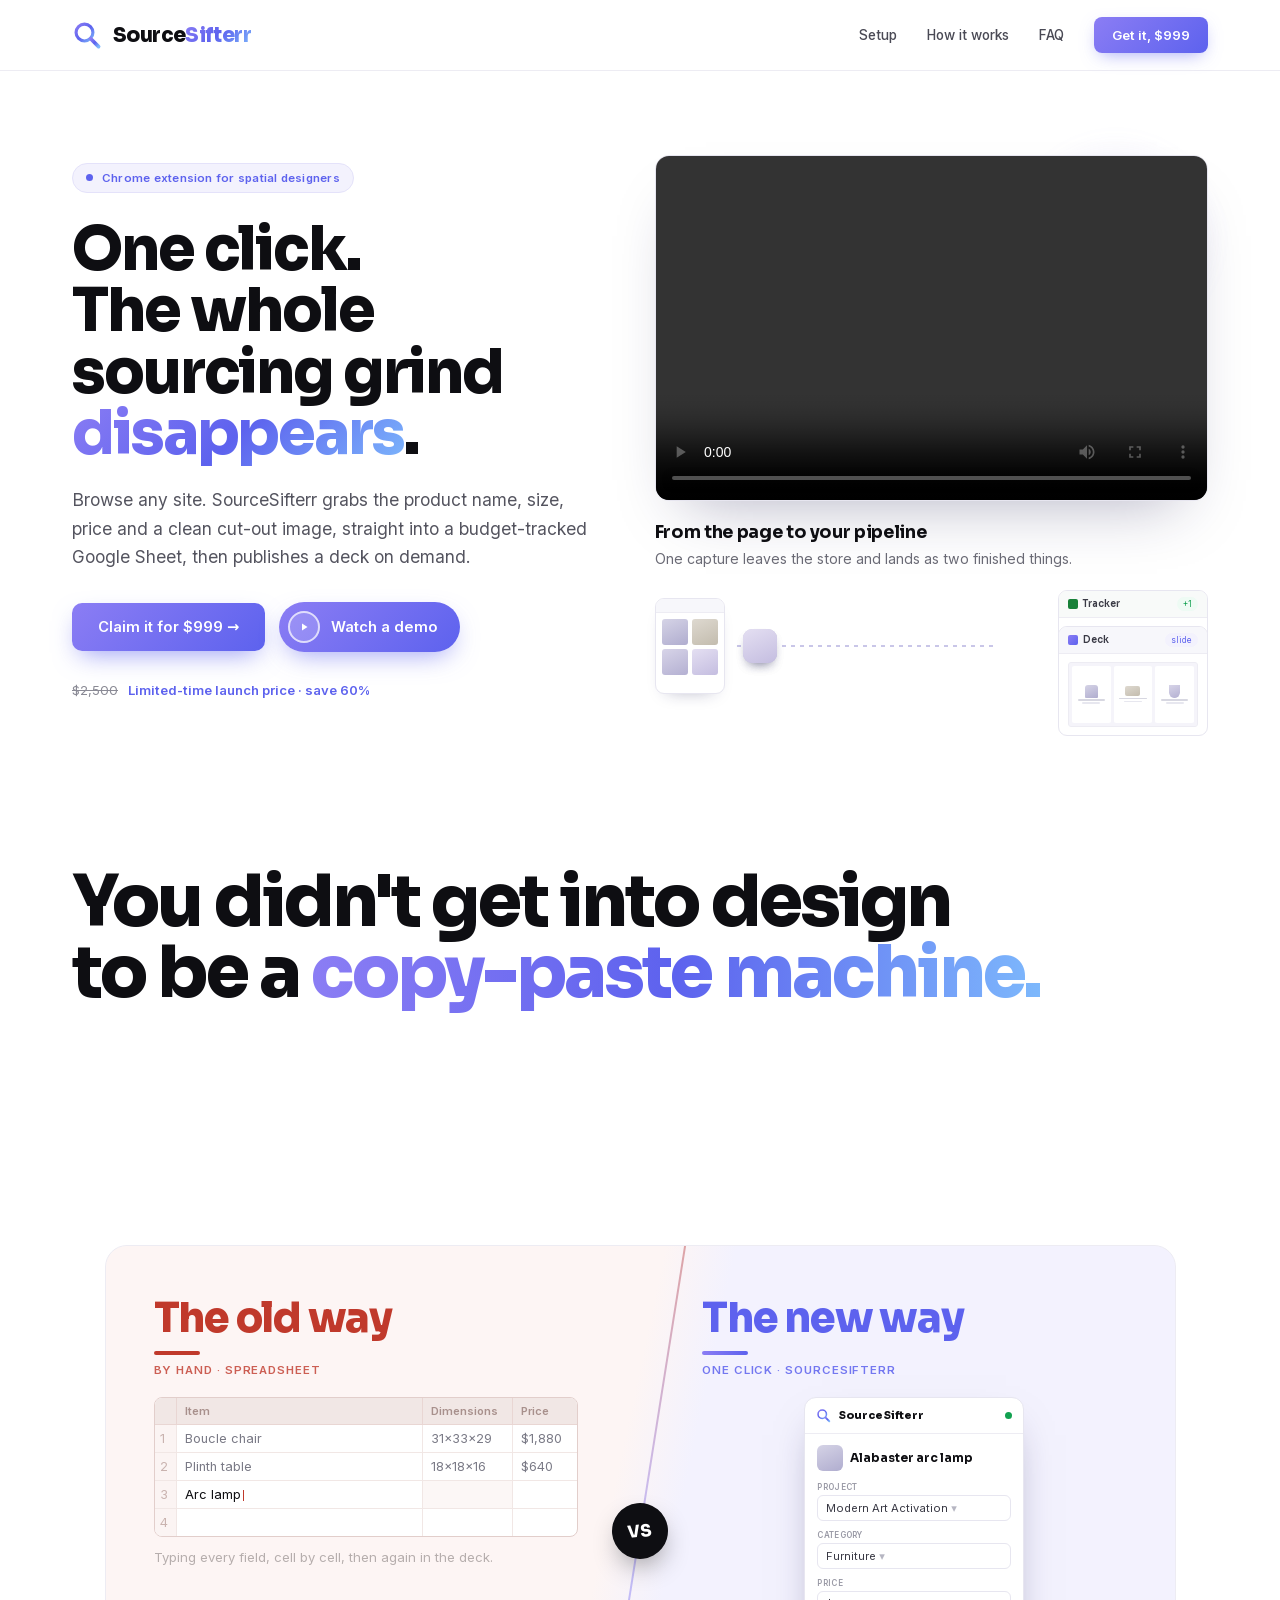
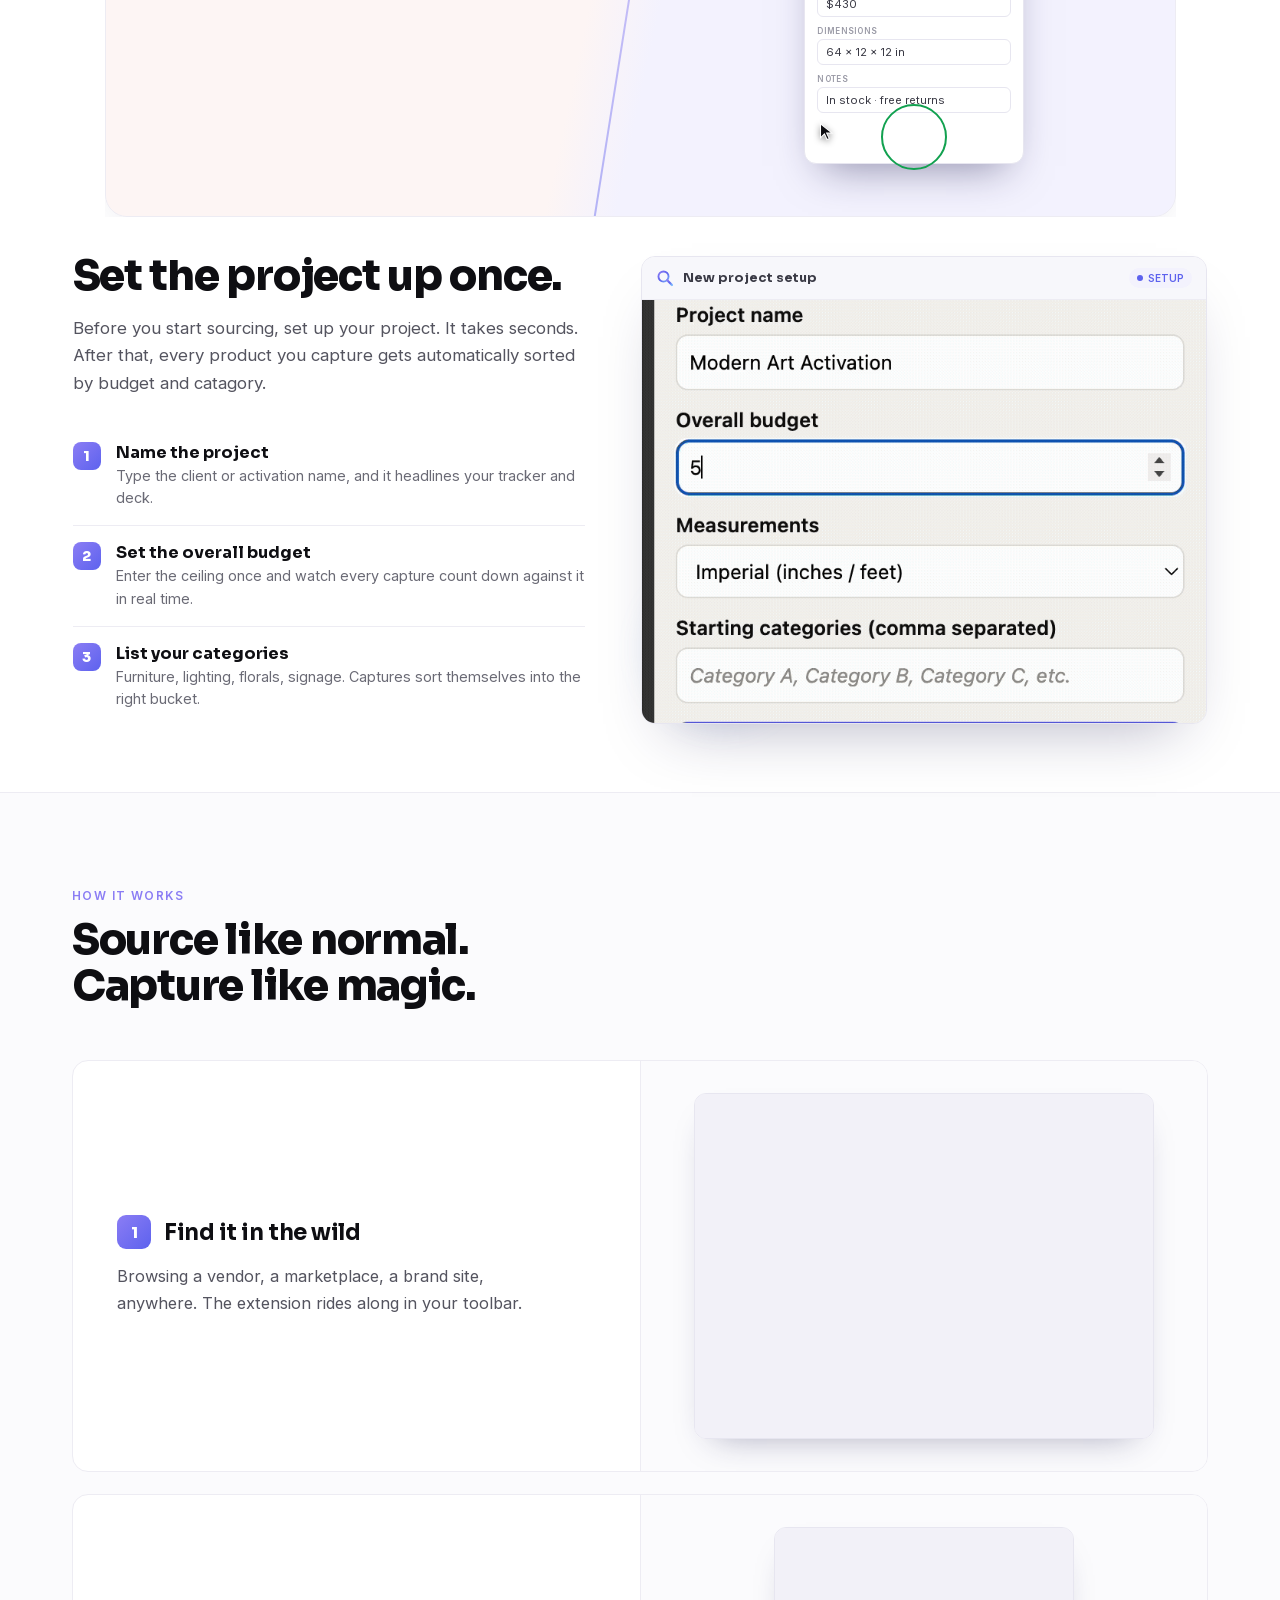
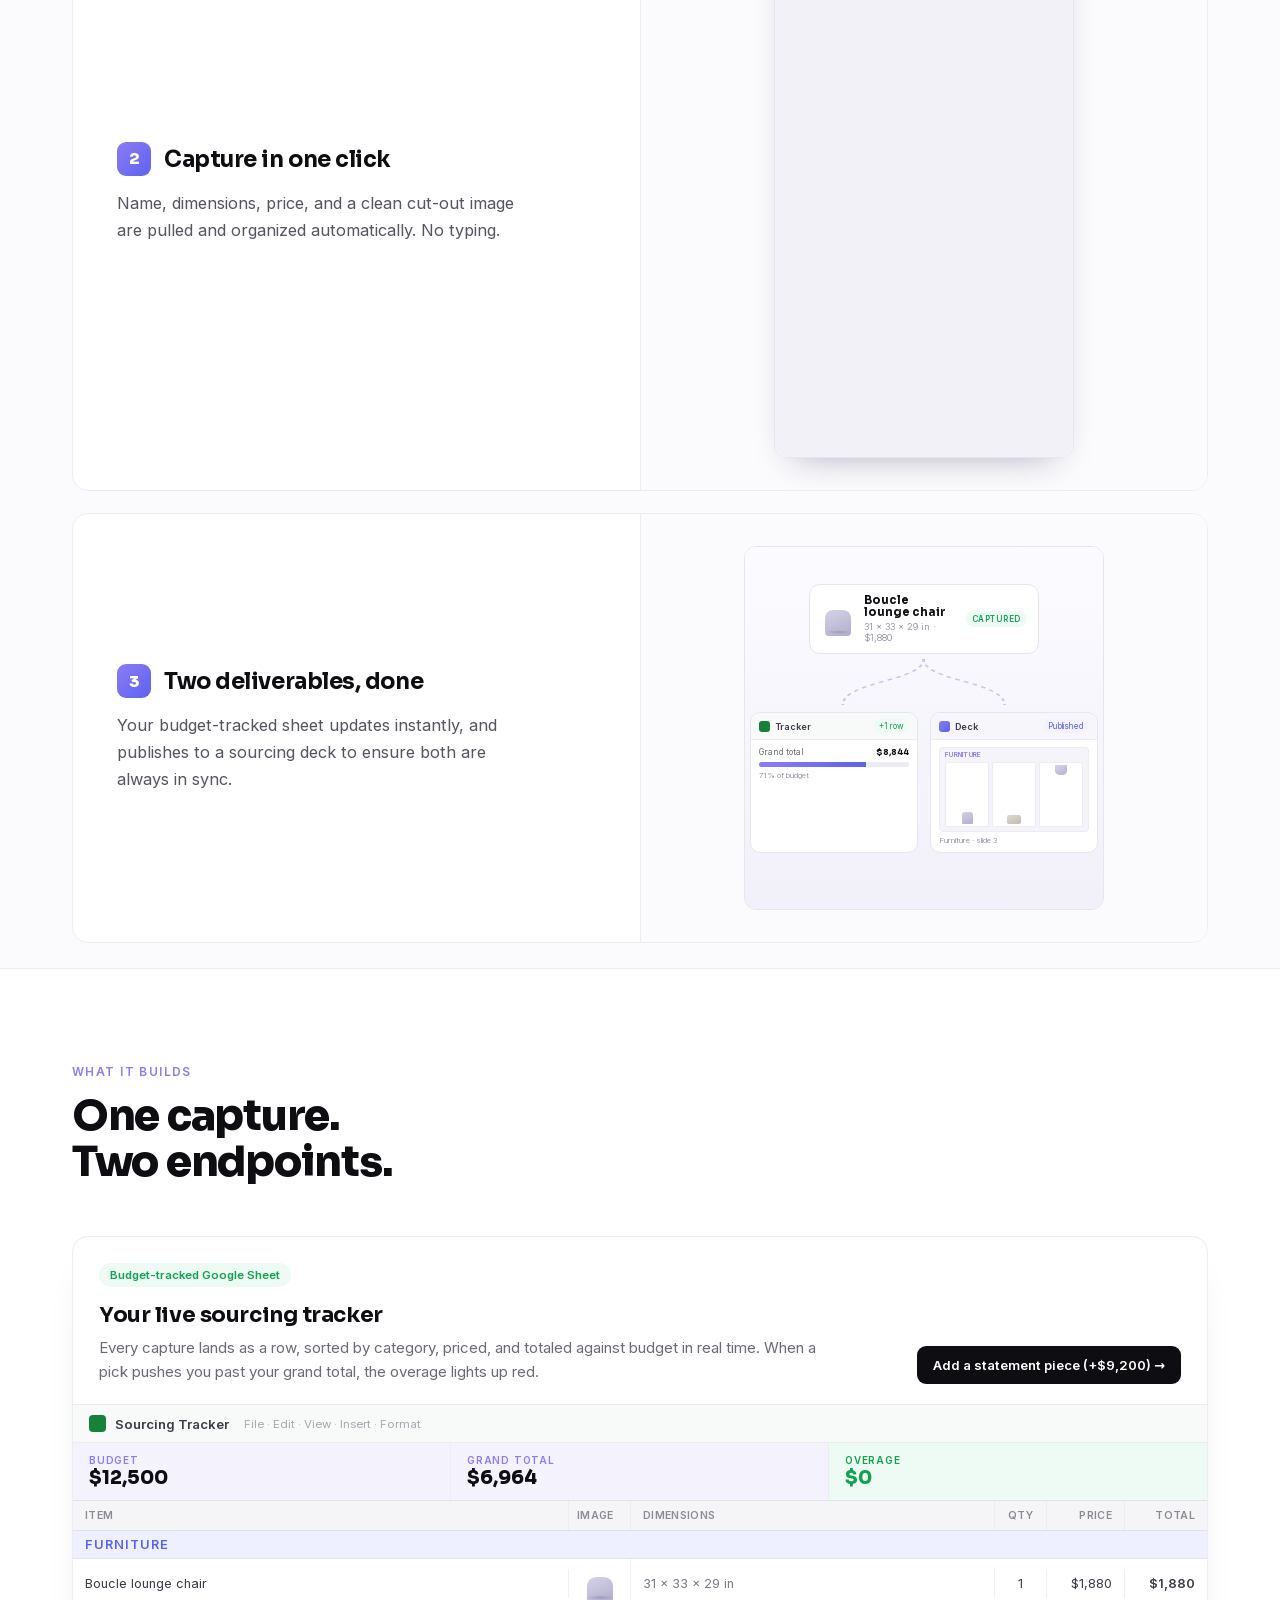
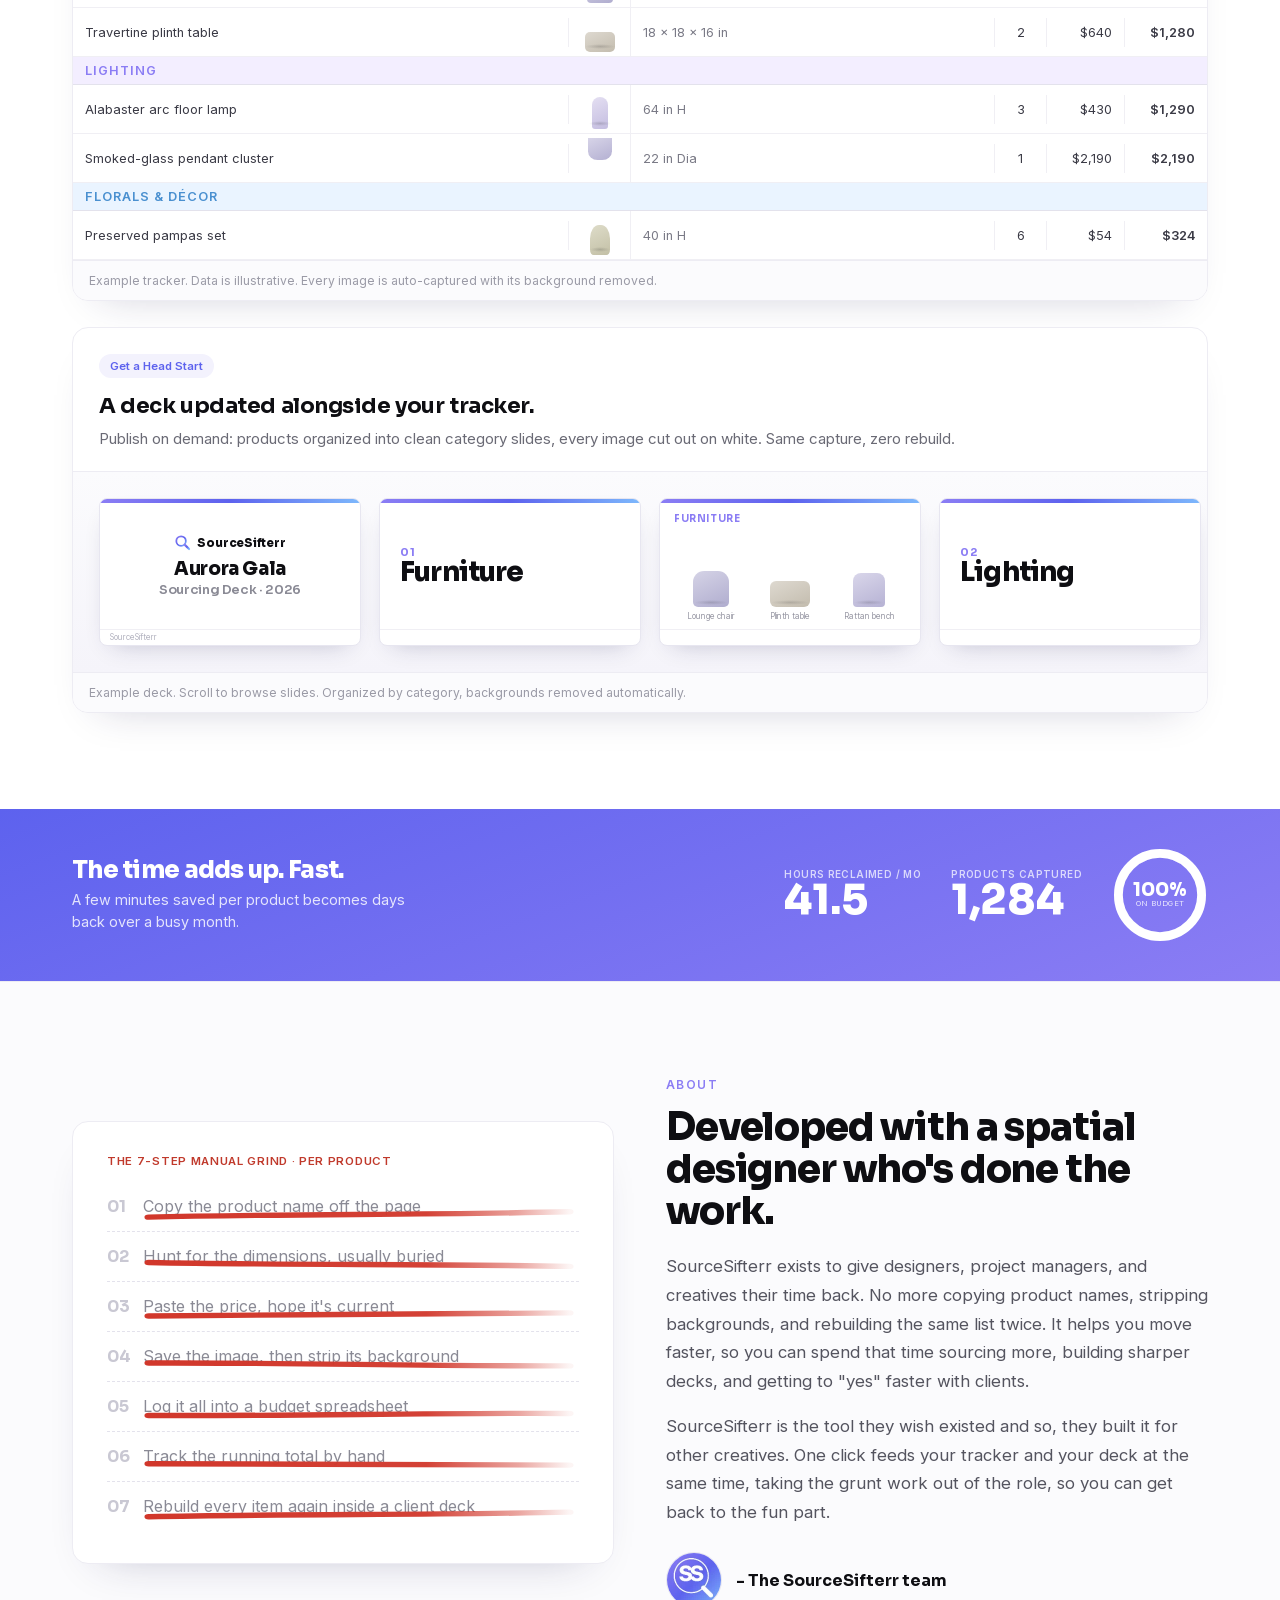
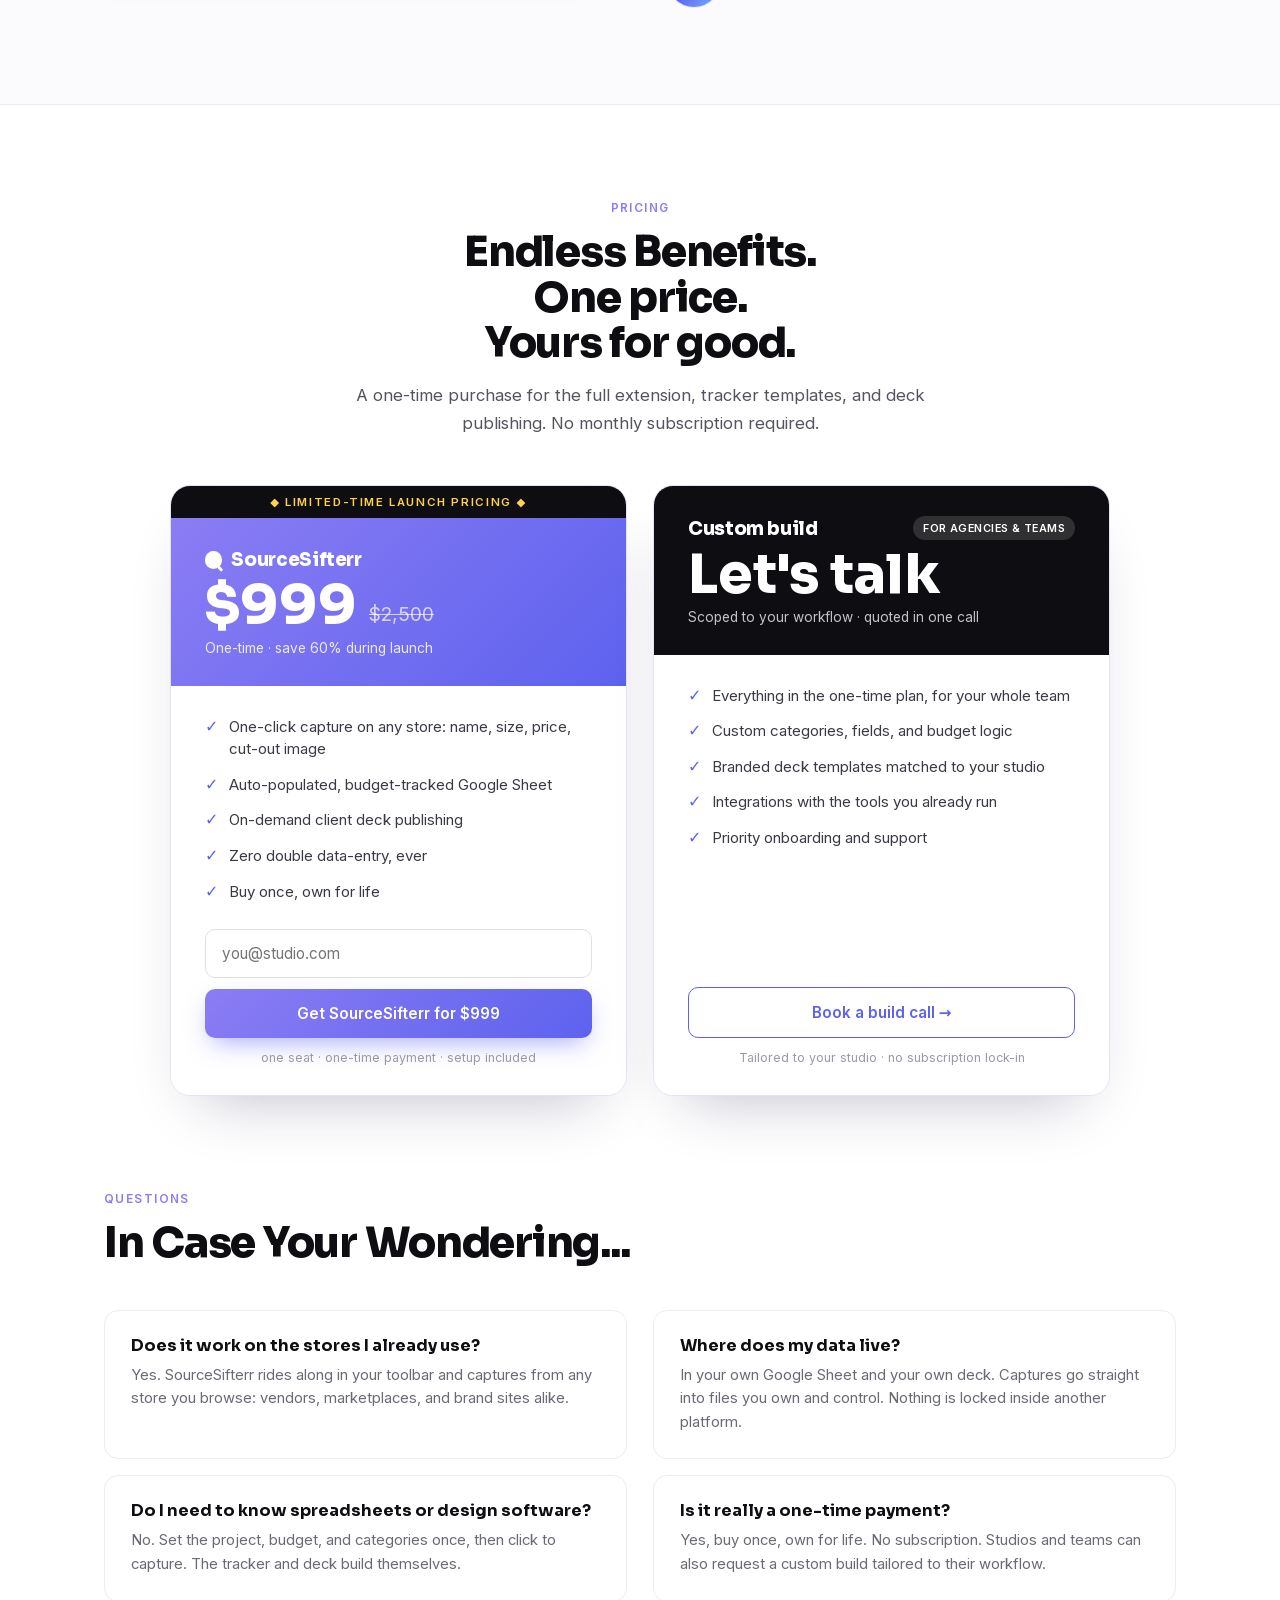
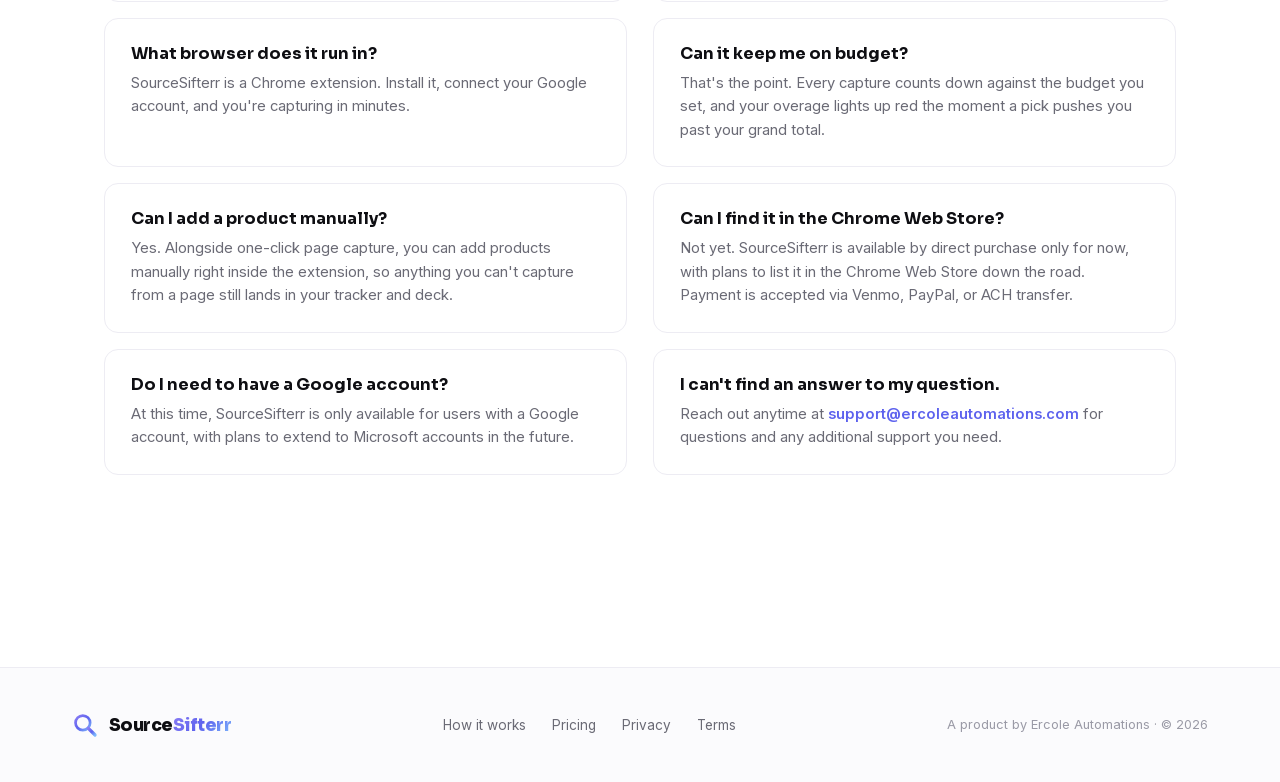
==== commit 8e37d980: "fix(sourcesifterr): mobile round 4 - grid blowout, tracker scroll, comparison tuck - Collapse grids " ====
--- a/sourcesifterr/index.html
+++ b/sourcesifterr/index.html
@@ -77,17 +77,22 @@
     [style*="grid-template-columns:1fr 1fr 1fr;"],
     [style*="minmax(0,1fr) minmax(0,1.05fr)"],
     [style*="minmax(0,0.95fr) minmax(0,1.05fr)"],
-    [style*="max-width:1200px"][style*="display:grid"] { grid-template-columns: 1fr !important; }
+    [style*="max-width:1200px"][style*="display:grid"] { grid-template-columns: minmax(0, 1fr) !important; }
     /* Comparison card: hide the side-by-side vertical divider + center badge when stacked */
     [style*="height:116%"][style*="width:2px"],
     [style*="left:50%;top:50%;transform:translate(-50%,-50%);z-index:3"] { display: none !important; }
     /* Let the wide spreadsheet mockup shrink to fit instead of clipping */
     [style*="min-width:720px"] { min-width: 0 !important; }
+    /* ...but keep the #builds Sourcing Tracker at full width so it scrolls horizontally (swipe) rather than cramming its columns */
+    #builds [style*="min-width:720px"] { min-width: 720px !important; }
+    [style*="overflow-x:auto"] { -webkit-overflow-scrolling: touch !important; }
     /* Override the export's hard-coded pixel section dimensions so sections size to content (fixes the right-edge cut-off AND the section-to-section overlap) */
     [style*="width: 1199px"], [style*="width: 1220px"] { width: auto !important; }
     [style*="height: 1243px"], [style*="height: 1775px"] { height: auto !important; }
     /* Fixed-width graphic blocks never exceed the viewport */
-    [style*="width: 397px"], [style*="width: 392px"], [style*="width: 372px"] { max-width: 100% !important; }
+    [style*="width: 397px"], [style*="width: 392px"], [style*="width: 372px"], [style*="width: 420px"], [style*="width: 360px"] { max-width: 100% !important; }
+    /* Comparison card: reduce the heavy side padding so the spreadsheet tucks left and isn't clipped */
+    [style*="padding:52px 62px 52px 48px"] { padding: 30px 18px !important; }
     /* Tighten section side padding on phones */
     [style*="max-width:1200px"] { padding-left: 20px !important; padding-right: 20px !important; }
     #top { padding-top: 40px !important; padding-bottom: 36px !important; }
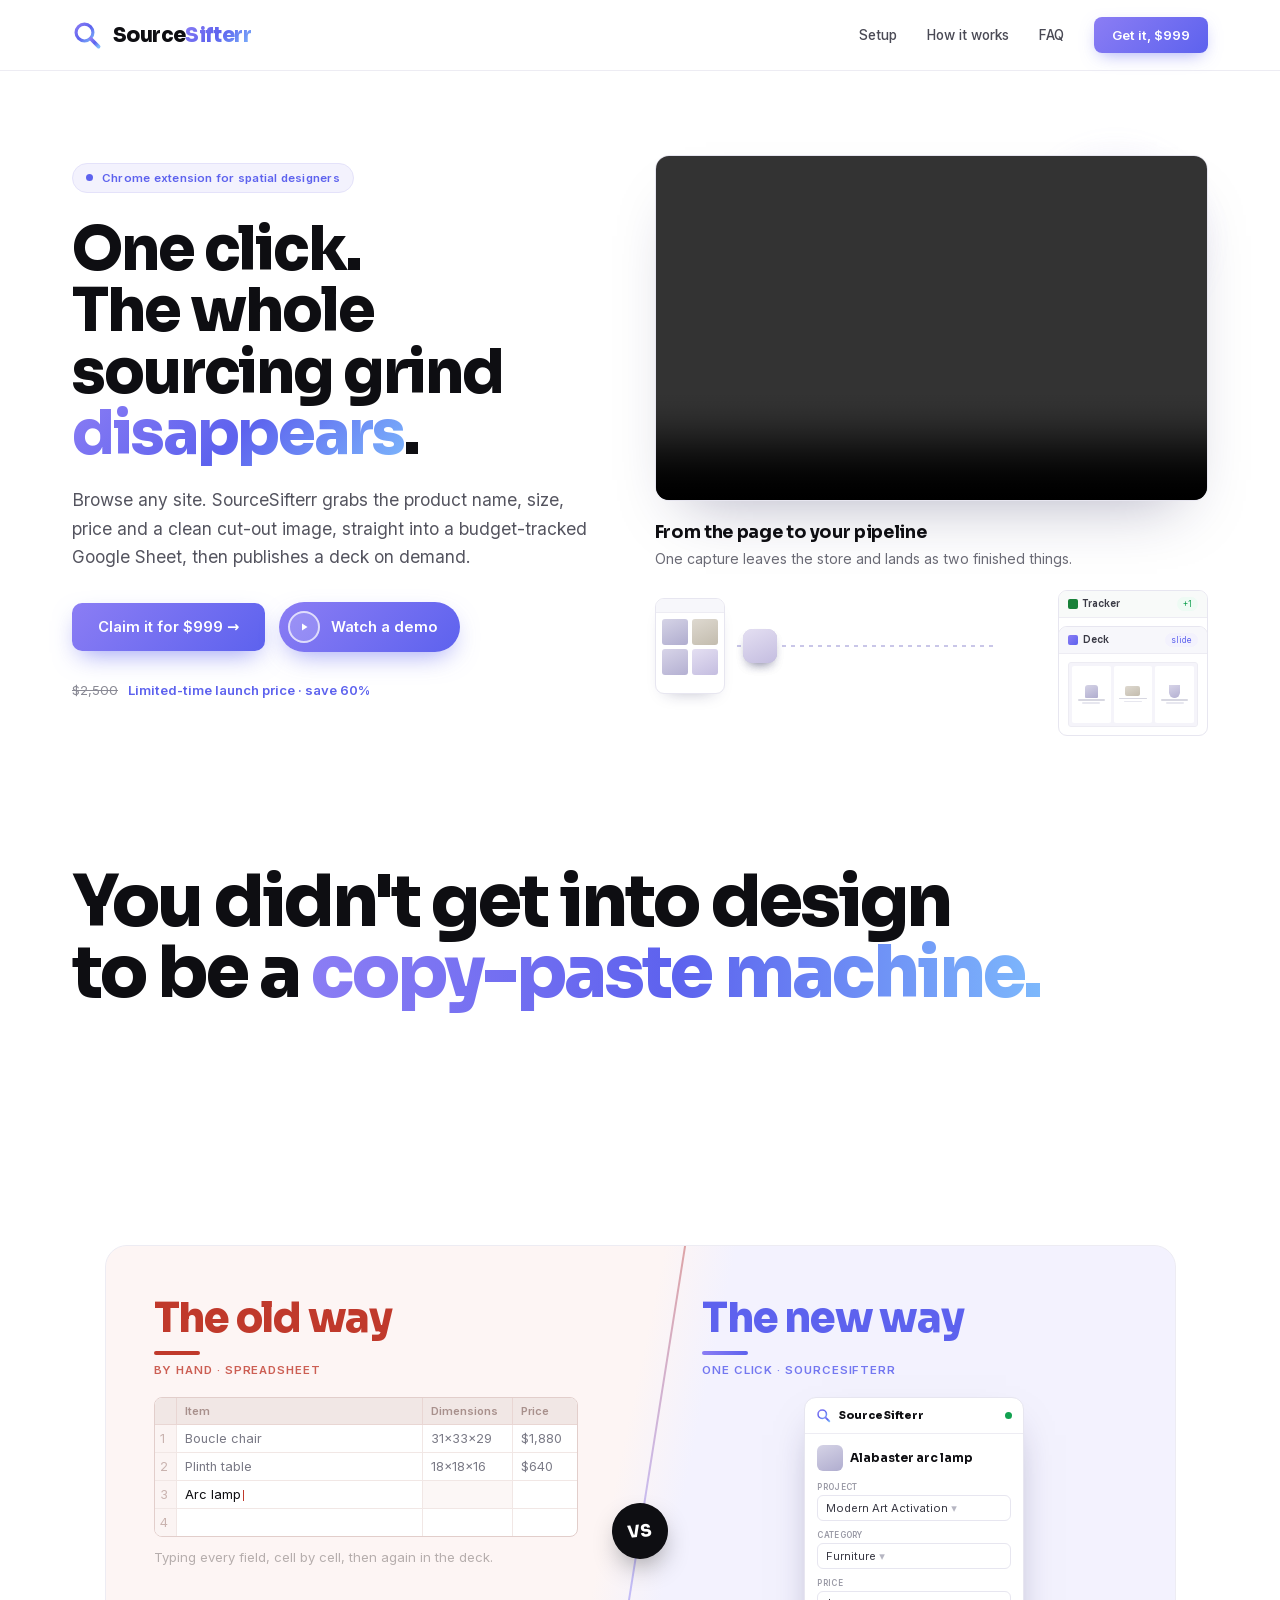
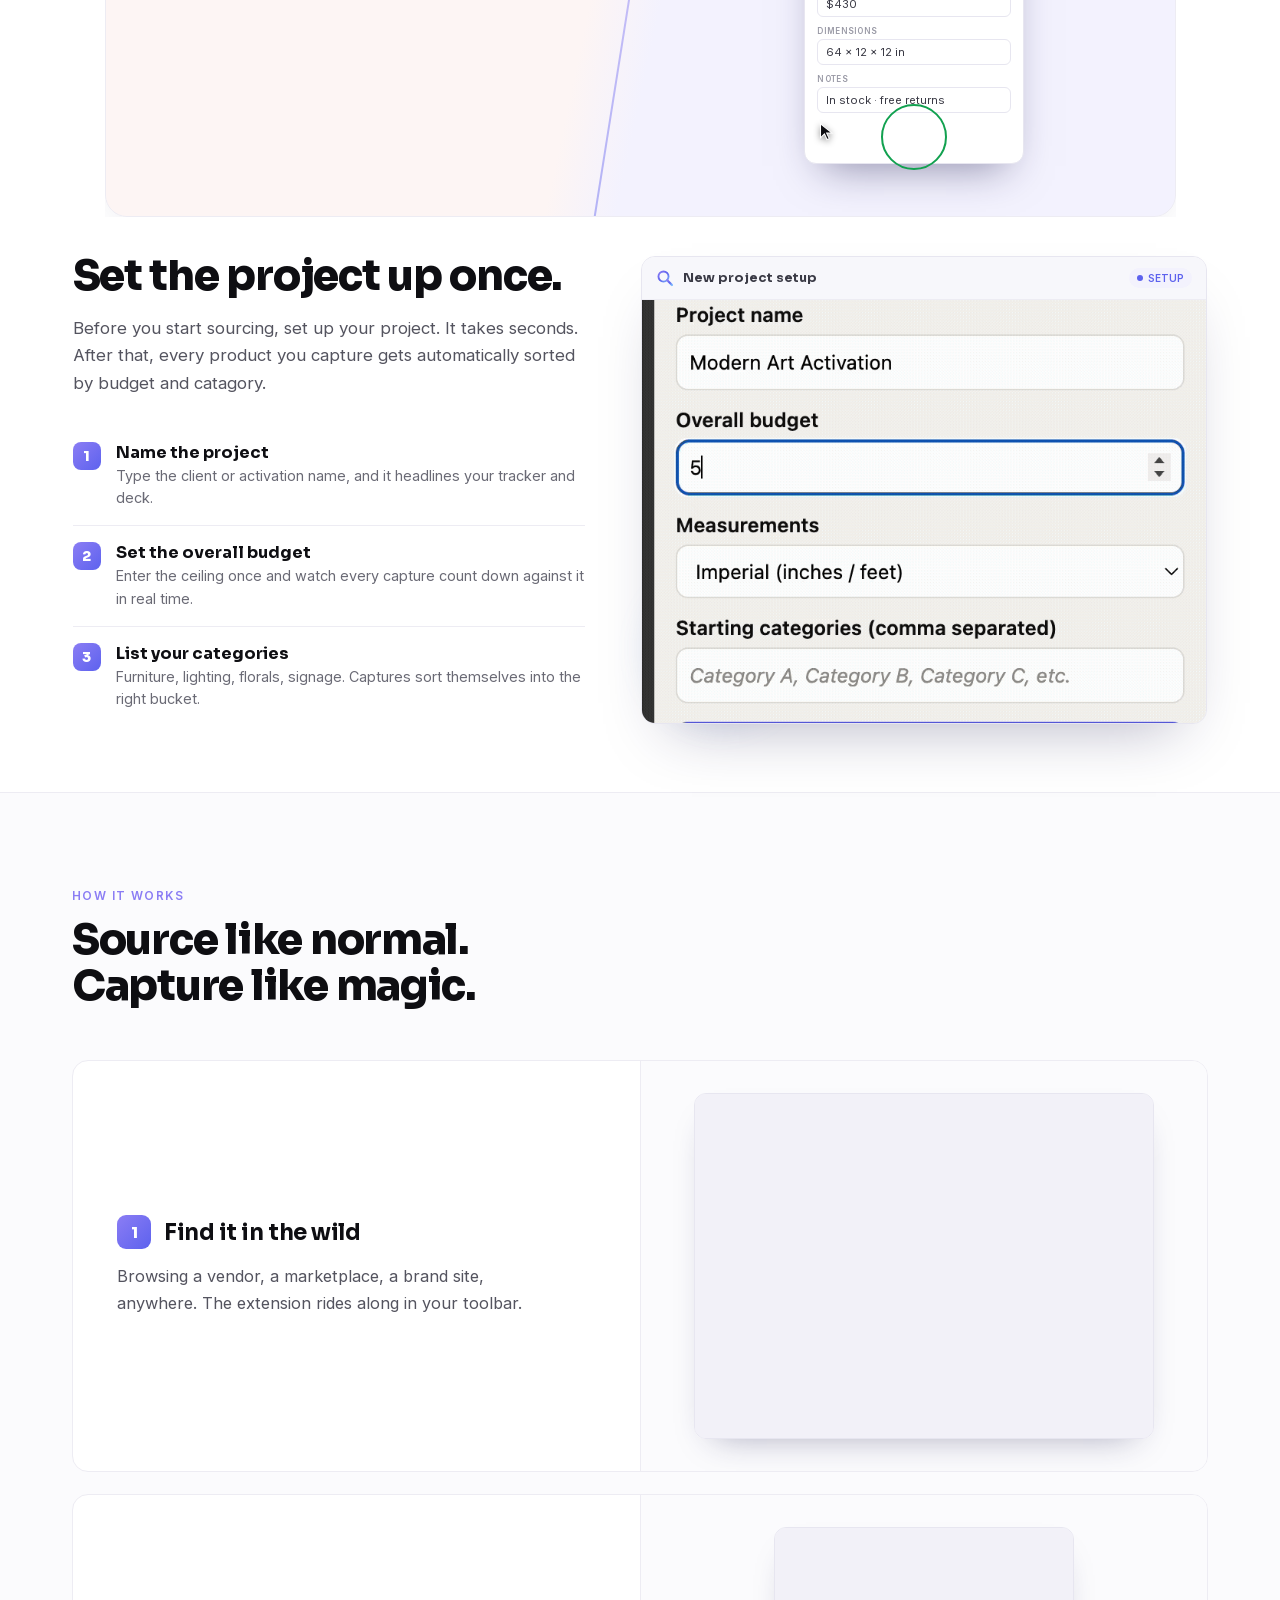
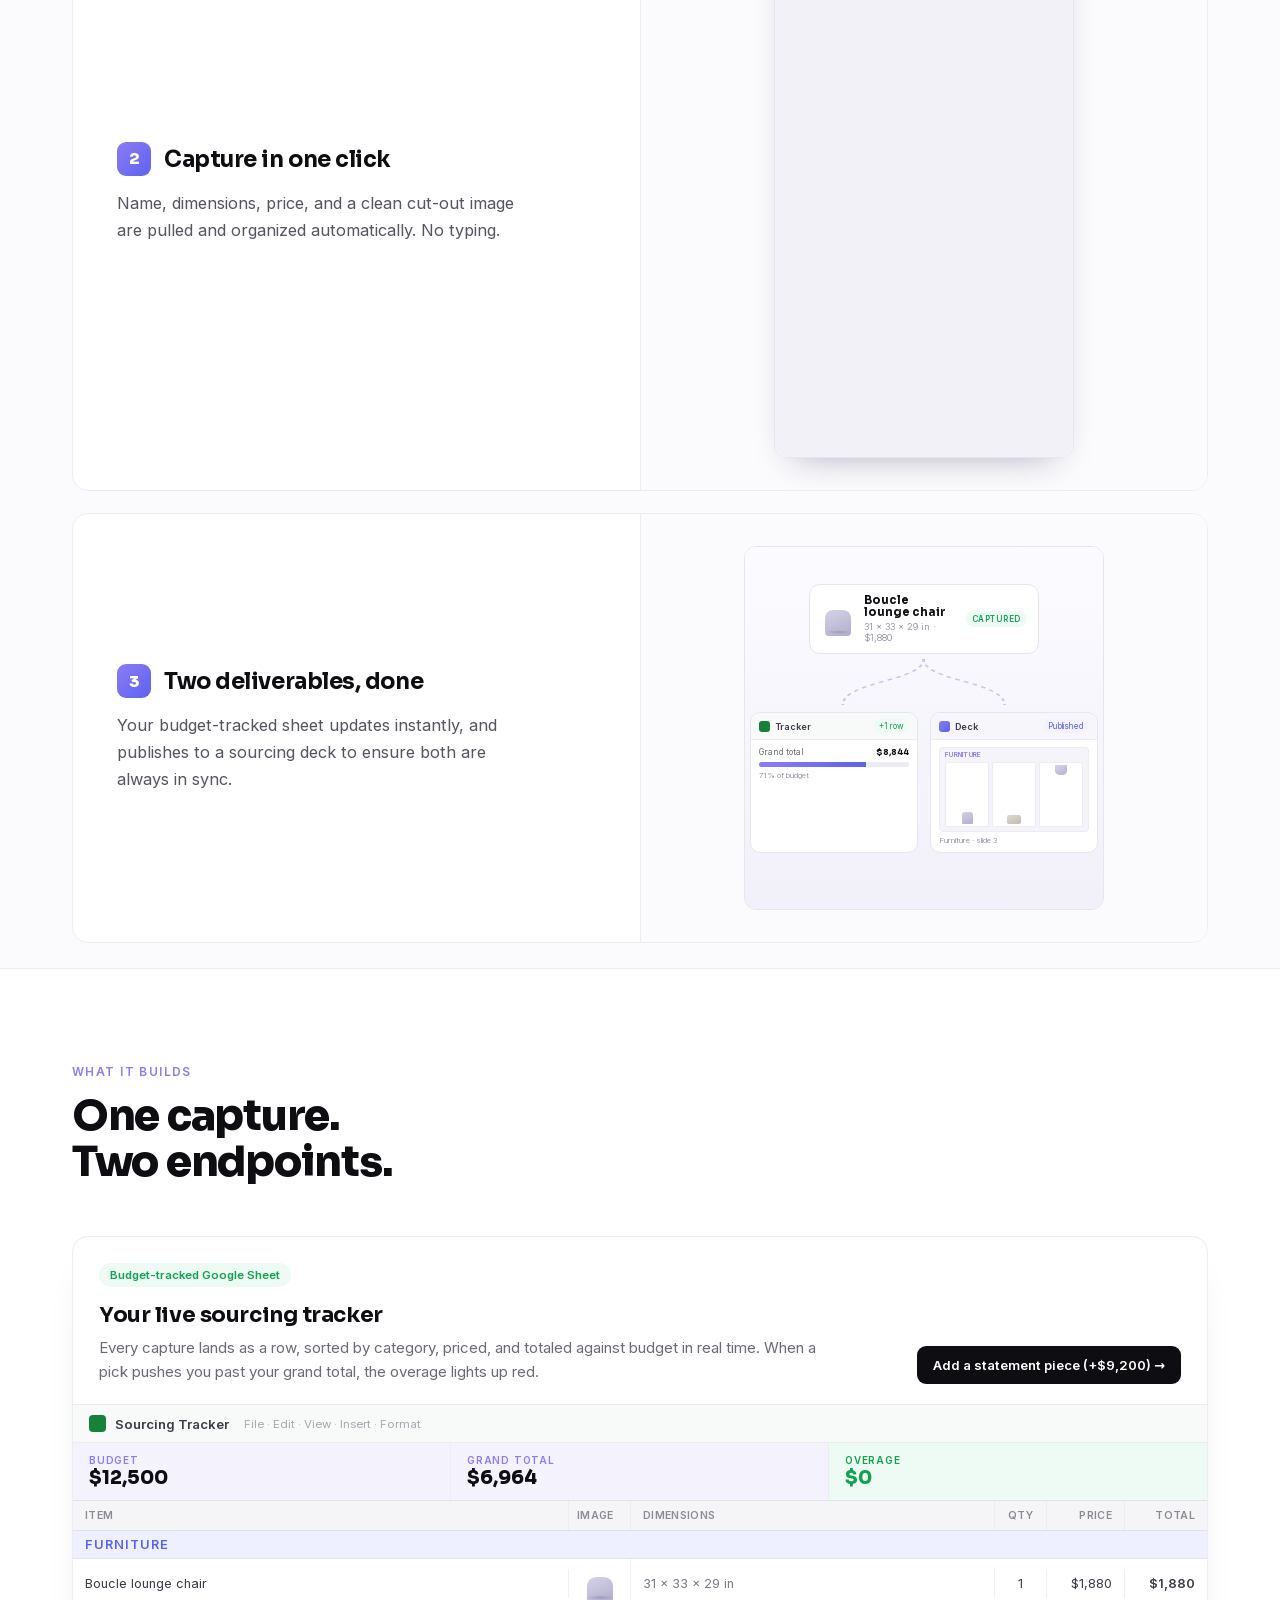
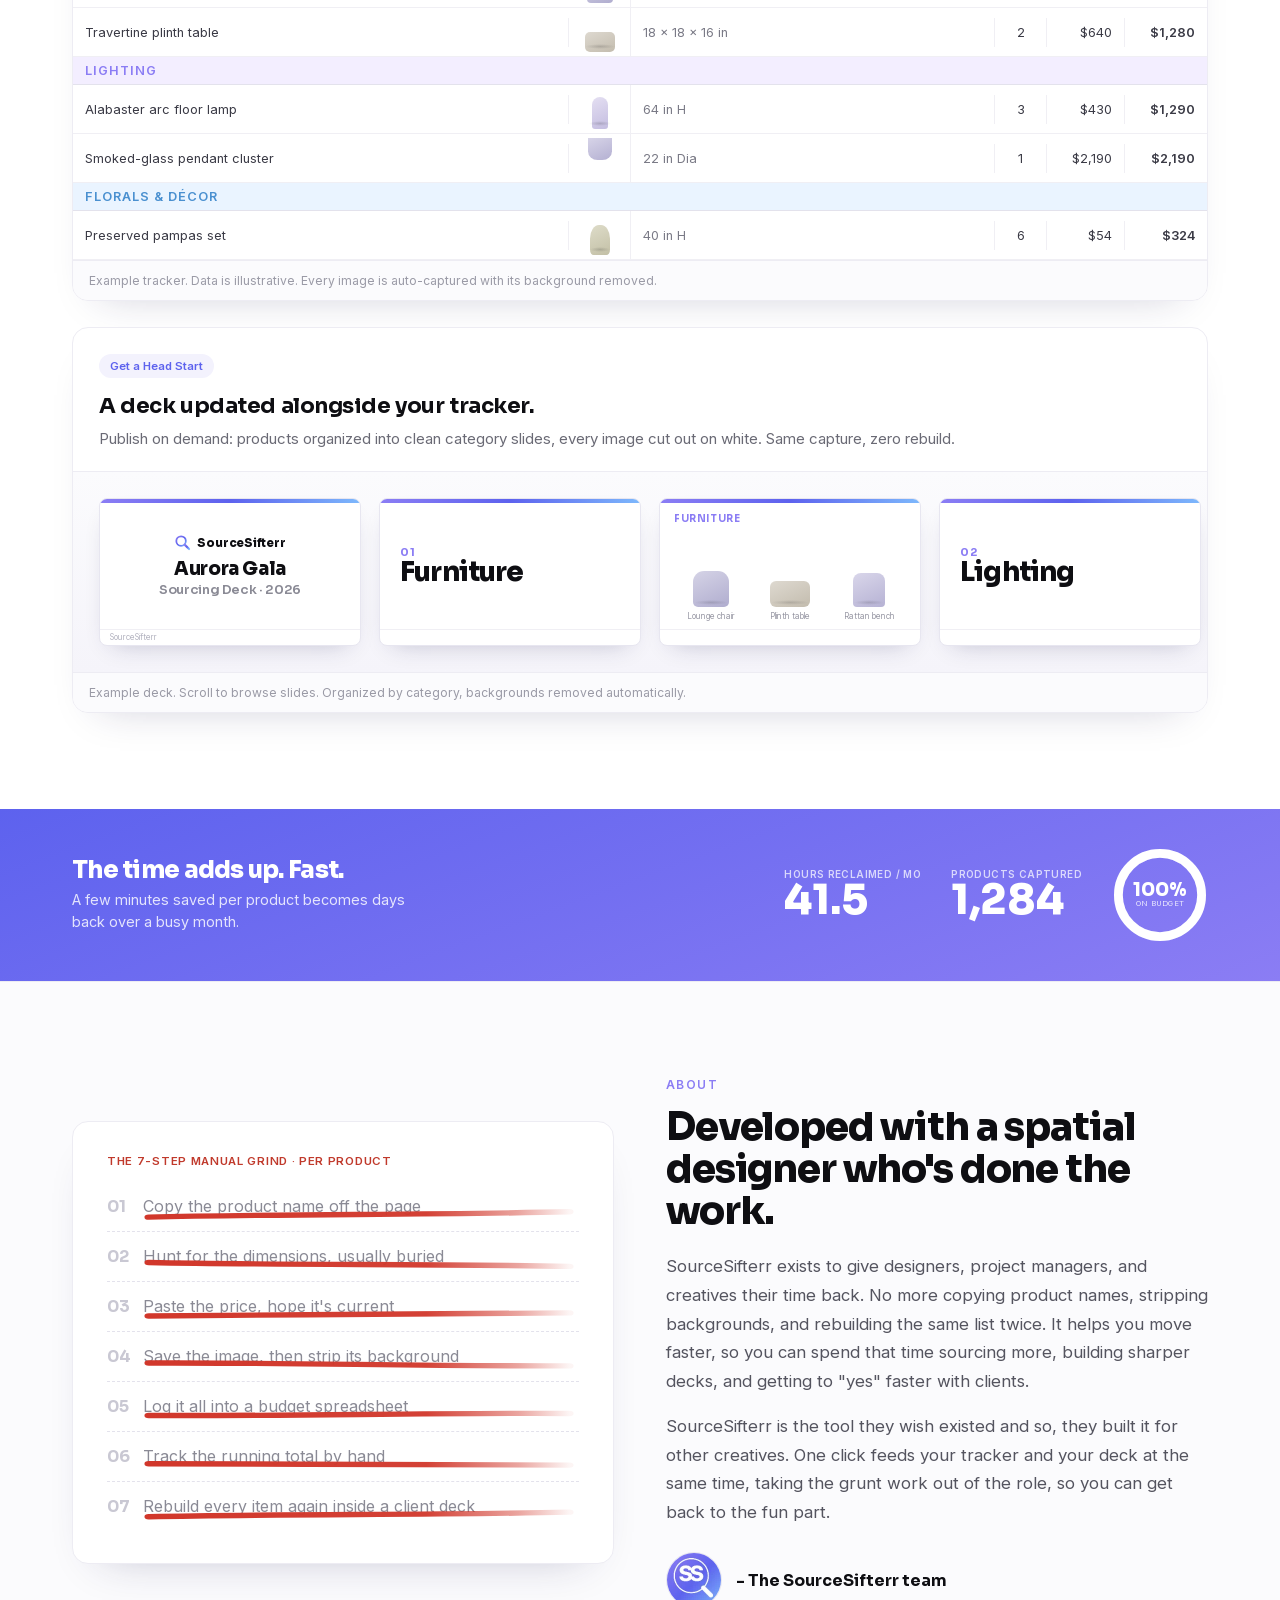
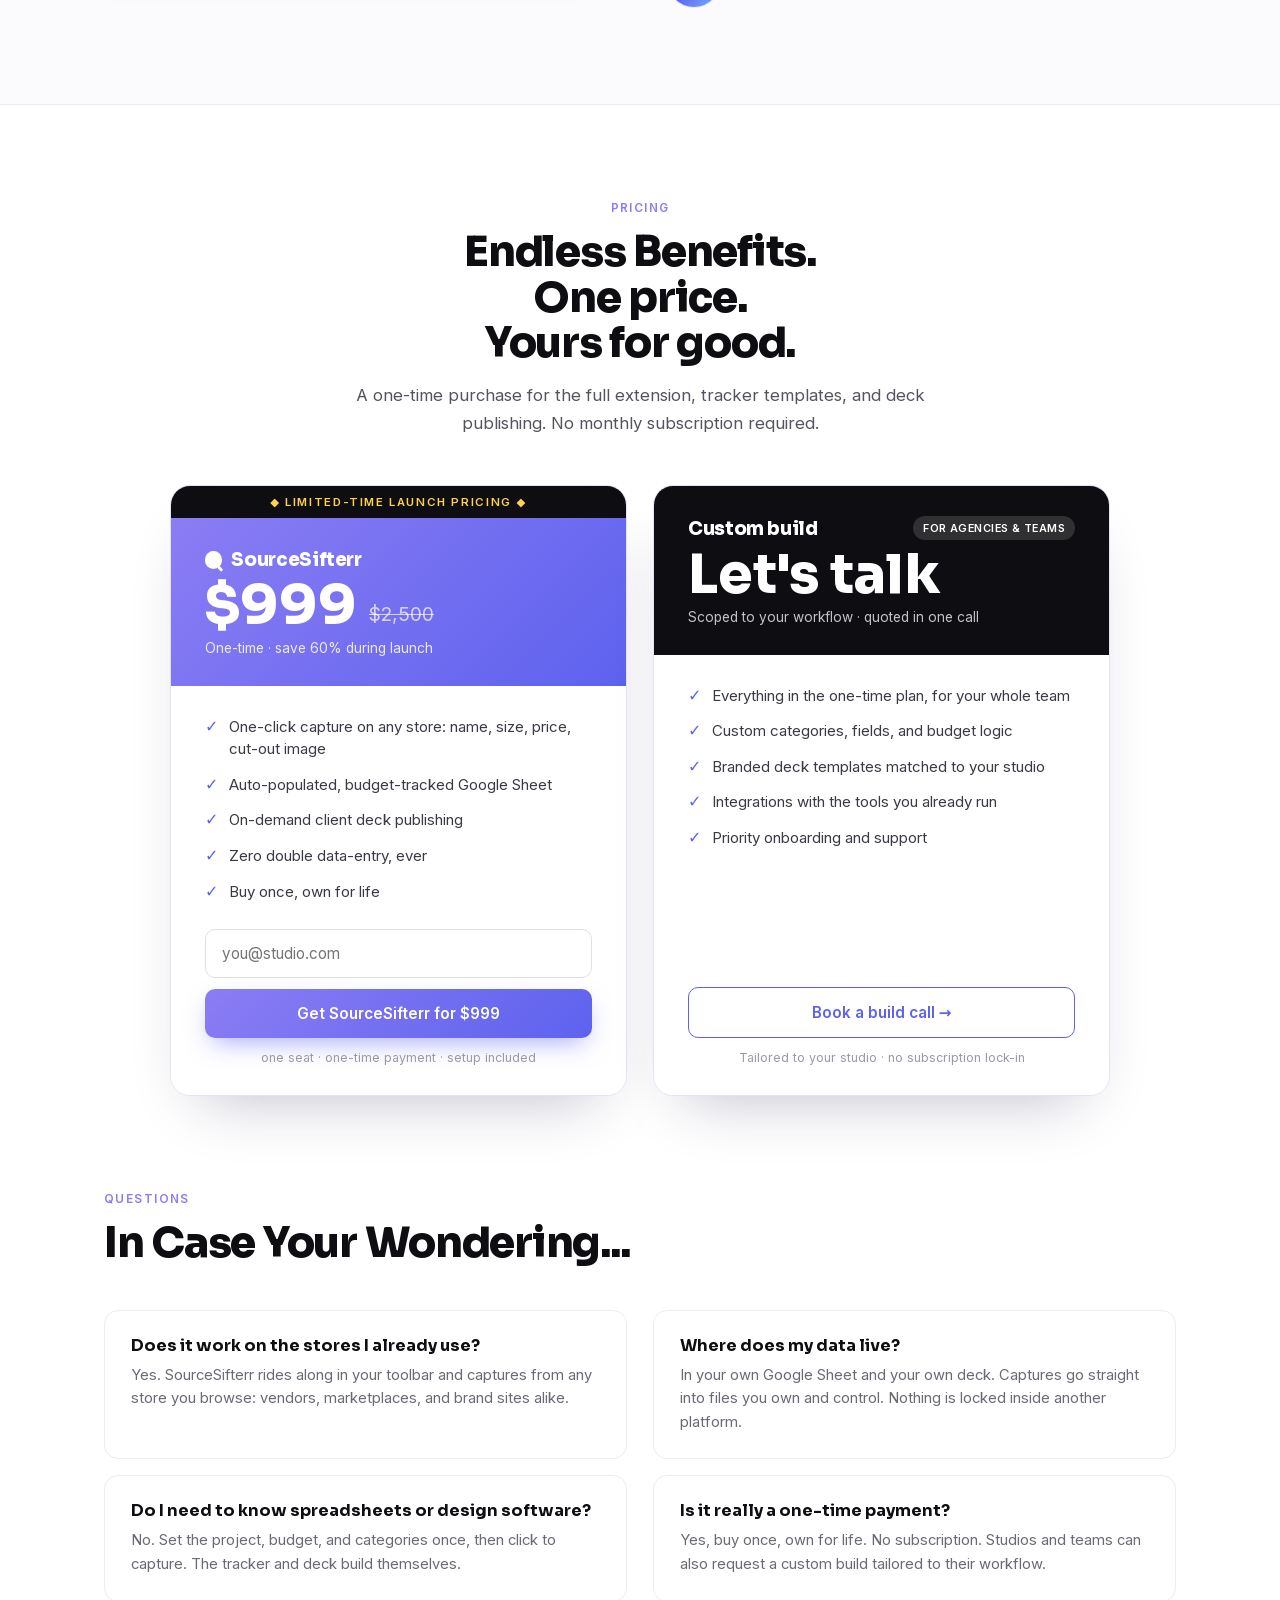
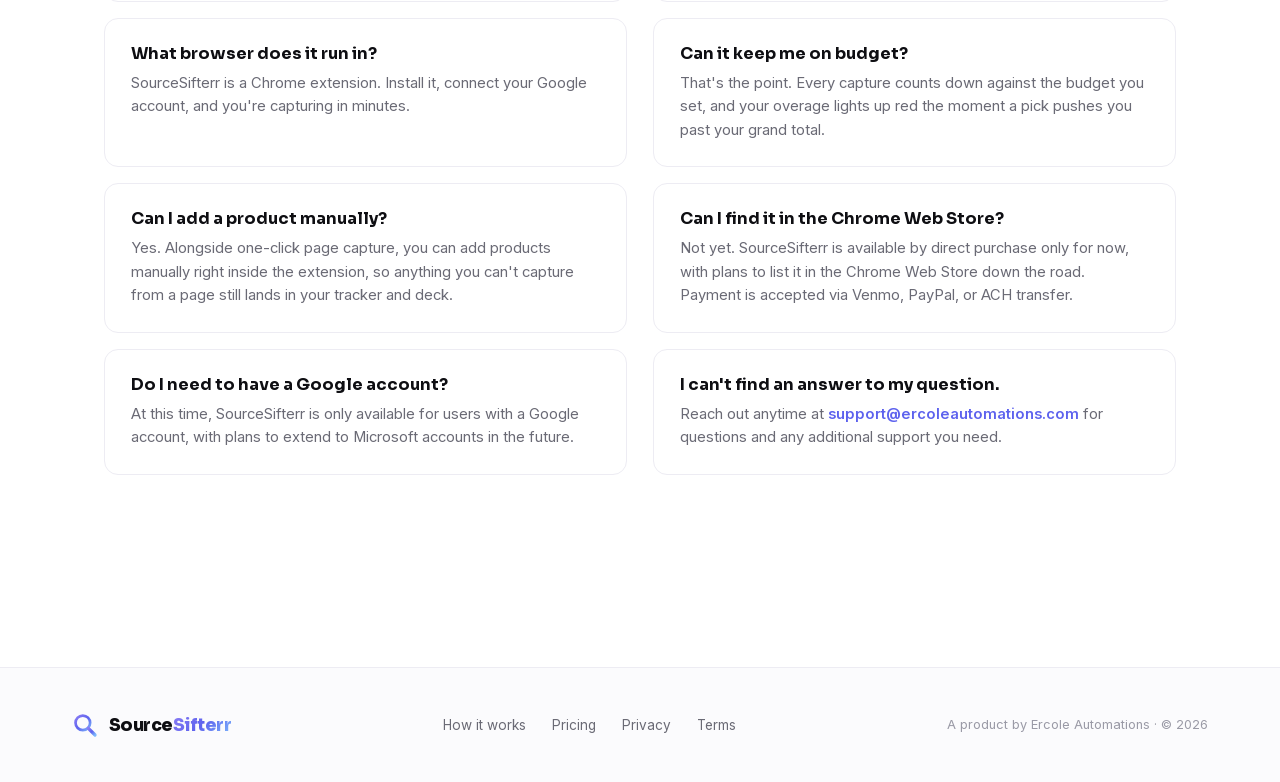
==== commit 6a51aa6c: "fix(sourcesifterr): mobile round 5 - comparison align, step-3 scale, stats one-line - Match the new-" ====
--- a/sourcesifterr/index.html
+++ b/sourcesifterr/index.html
@@ -91,8 +91,12 @@
     [style*="height: 1243px"], [style*="height: 1775px"] { height: auto !important; }
     /* Fixed-width graphic blocks never exceed the viewport */
     [style*="width: 397px"], [style*="width: 392px"], [style*="width: 372px"], [style*="width: 420px"], [style*="width: 360px"] { max-width: 100% !important; }
-    /* Comparison card: reduce the heavy side padding so the spreadsheet tucks left and isn't clipped */
-    [style*="padding:52px 62px 52px 48px"] { padding: 30px 18px !important; }
+    /* Comparison card: reduce heavy side padding AND match both halves so old/new headers left-align */
+    [style*="padding:52px 62px 52px 48px"], [style*="padding:52px 48px 52px 62px"] { padding: 30px 18px !important; }
+    /* Step-3 "two deliverables" animation: scale the fixed composition down so the floating card fits on screen */
+    [style*="border-left: 1px solid #EDECF3; padding: 32px"] { transform: scale(0.76) !important; }
+    /* Stats row: keep hours / products / on-budget on one line */
+    [style*="gap:30px;flex-wrap:wrap"] { flex-wrap: nowrap !important; gap: 8px !important; }
     /* Tighten section side padding on phones */
     [style*="max-width:1200px"] { padding-left: 20px !important; padding-right: 20px !important; }
     #top { padding-top: 40px !important; padding-bottom: 36px !important; }
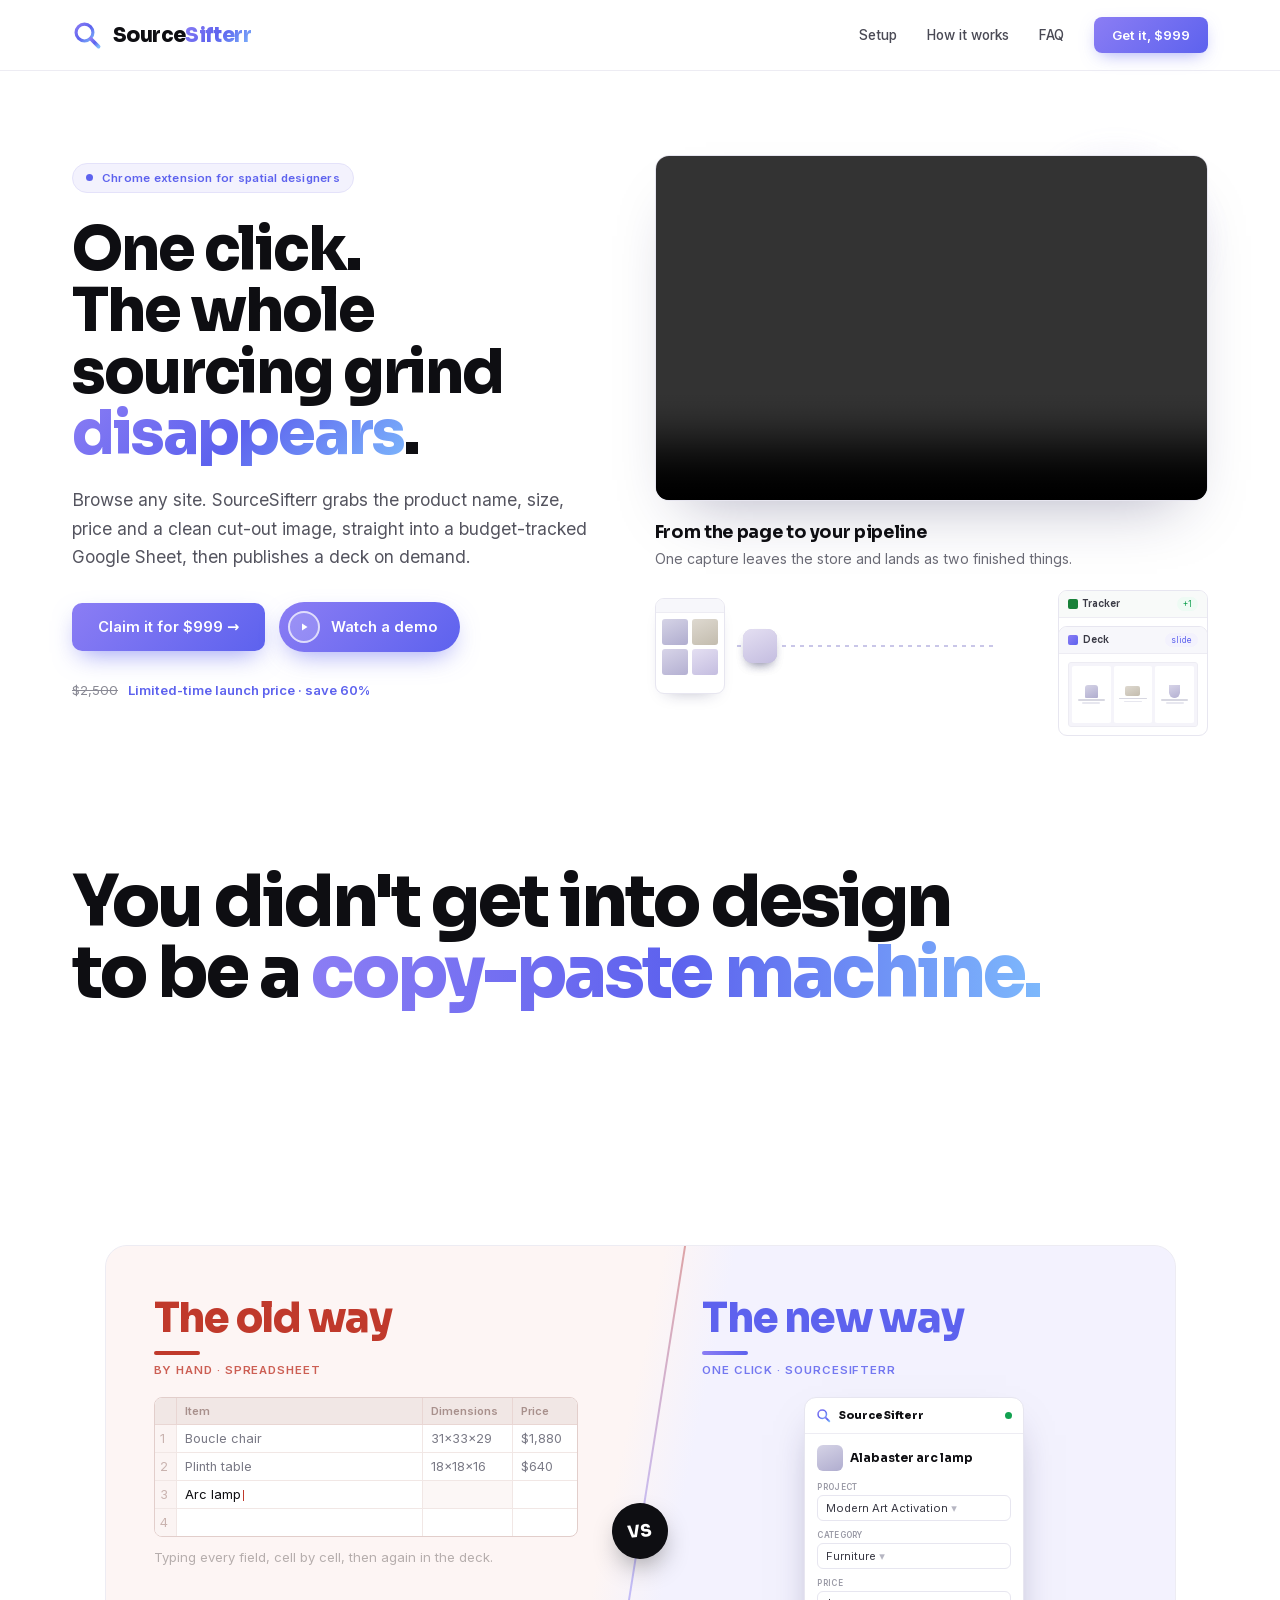
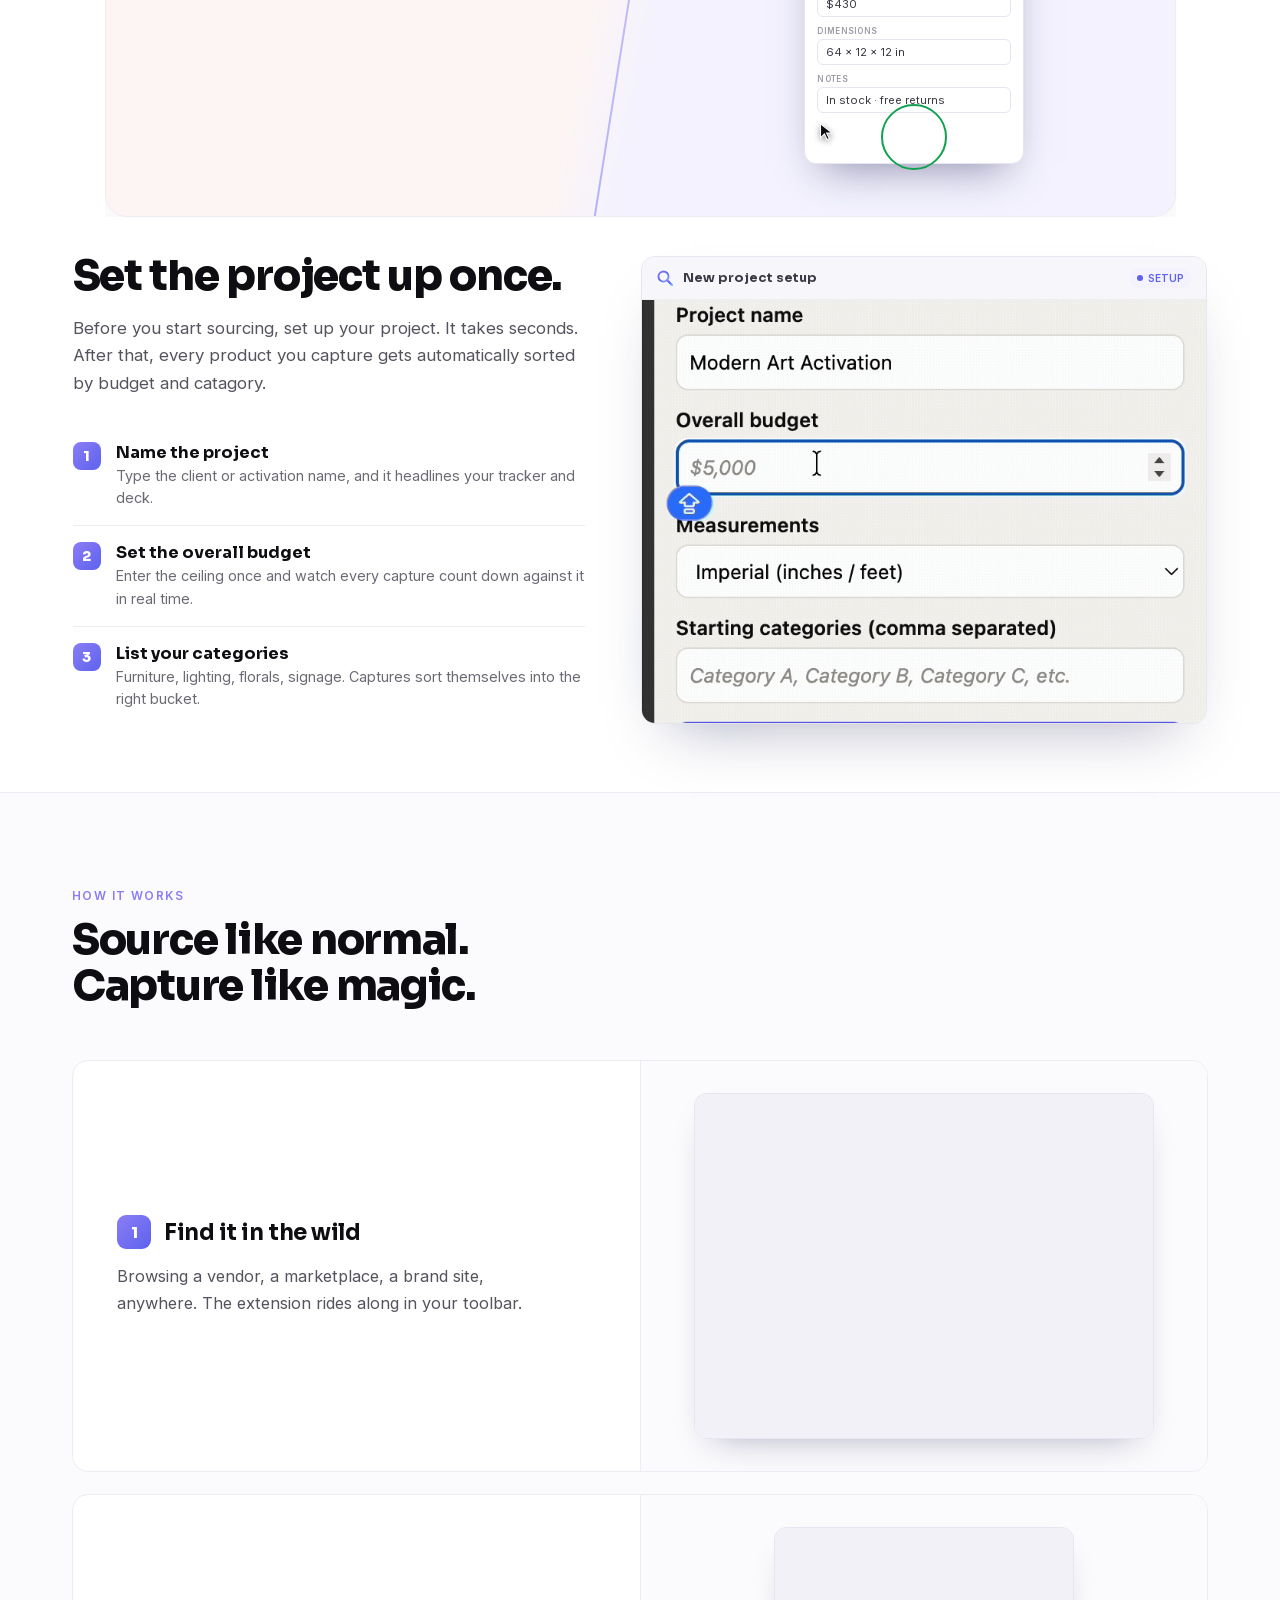
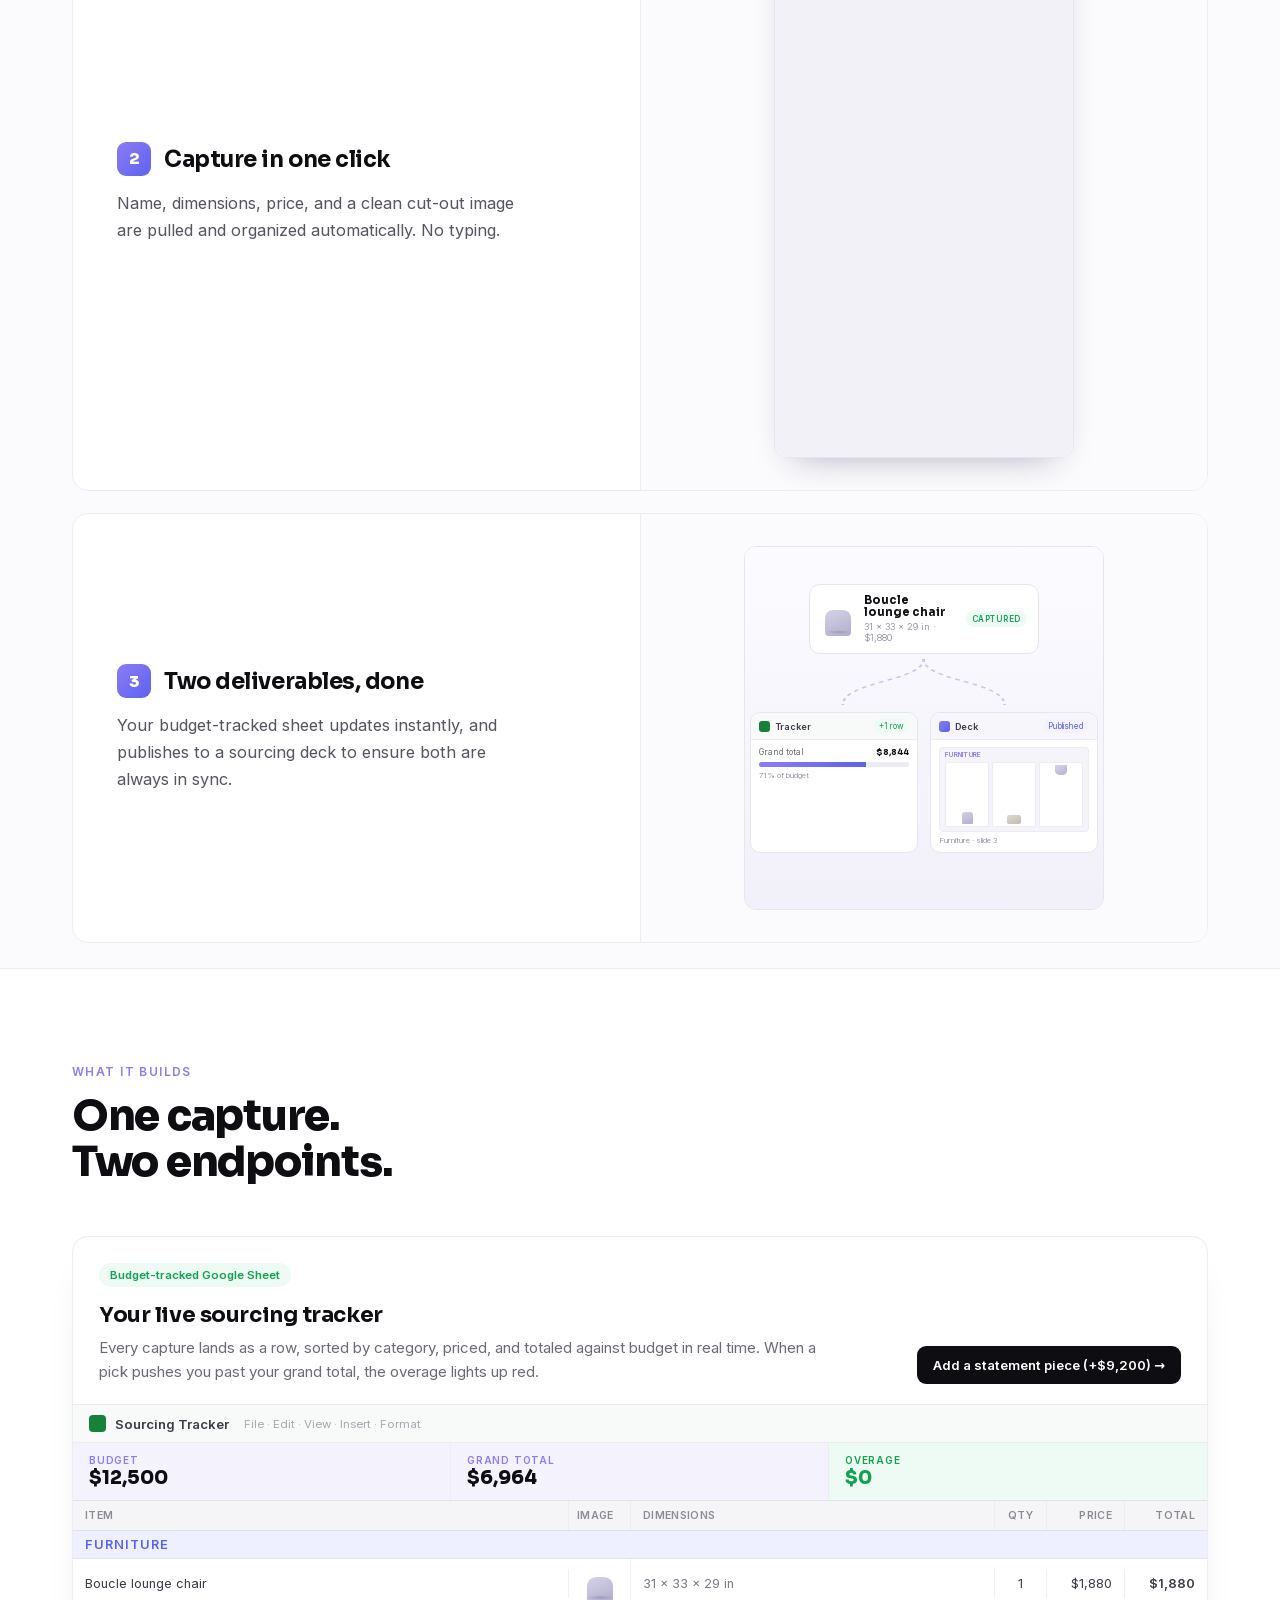
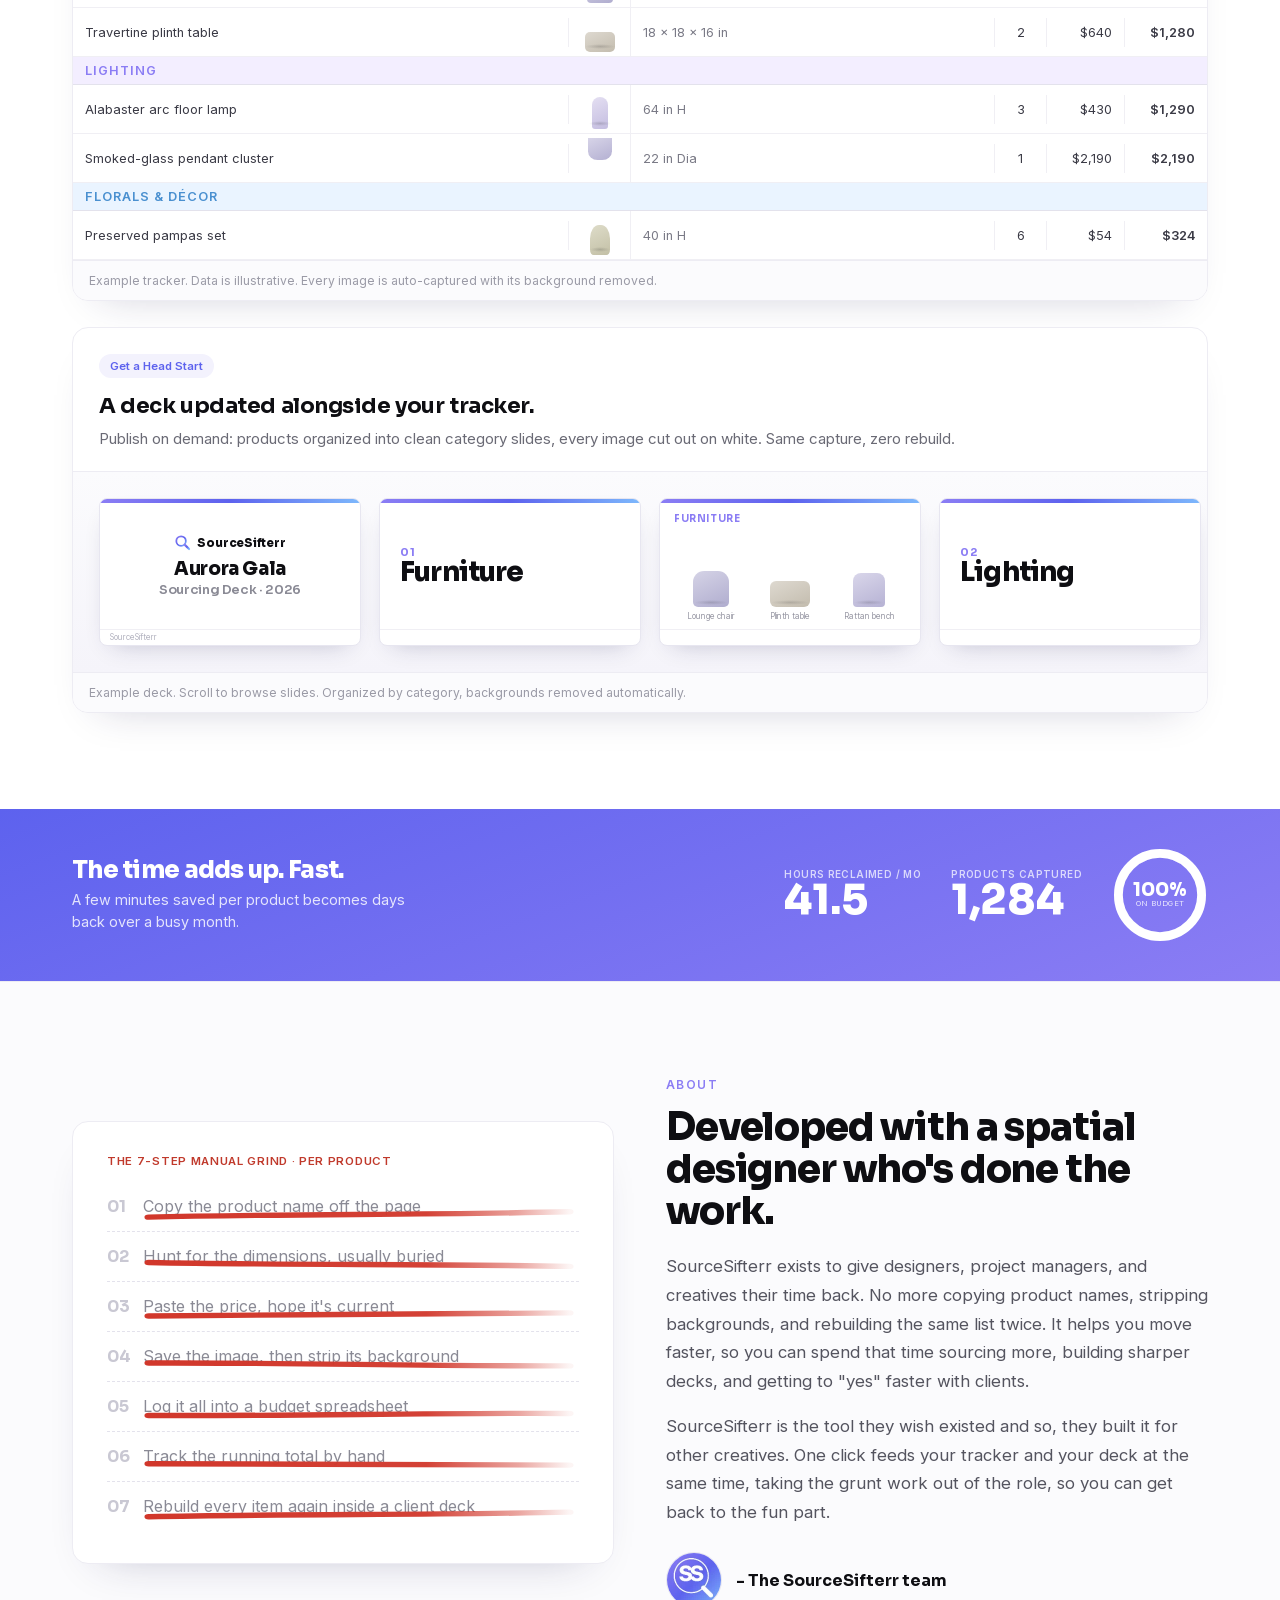
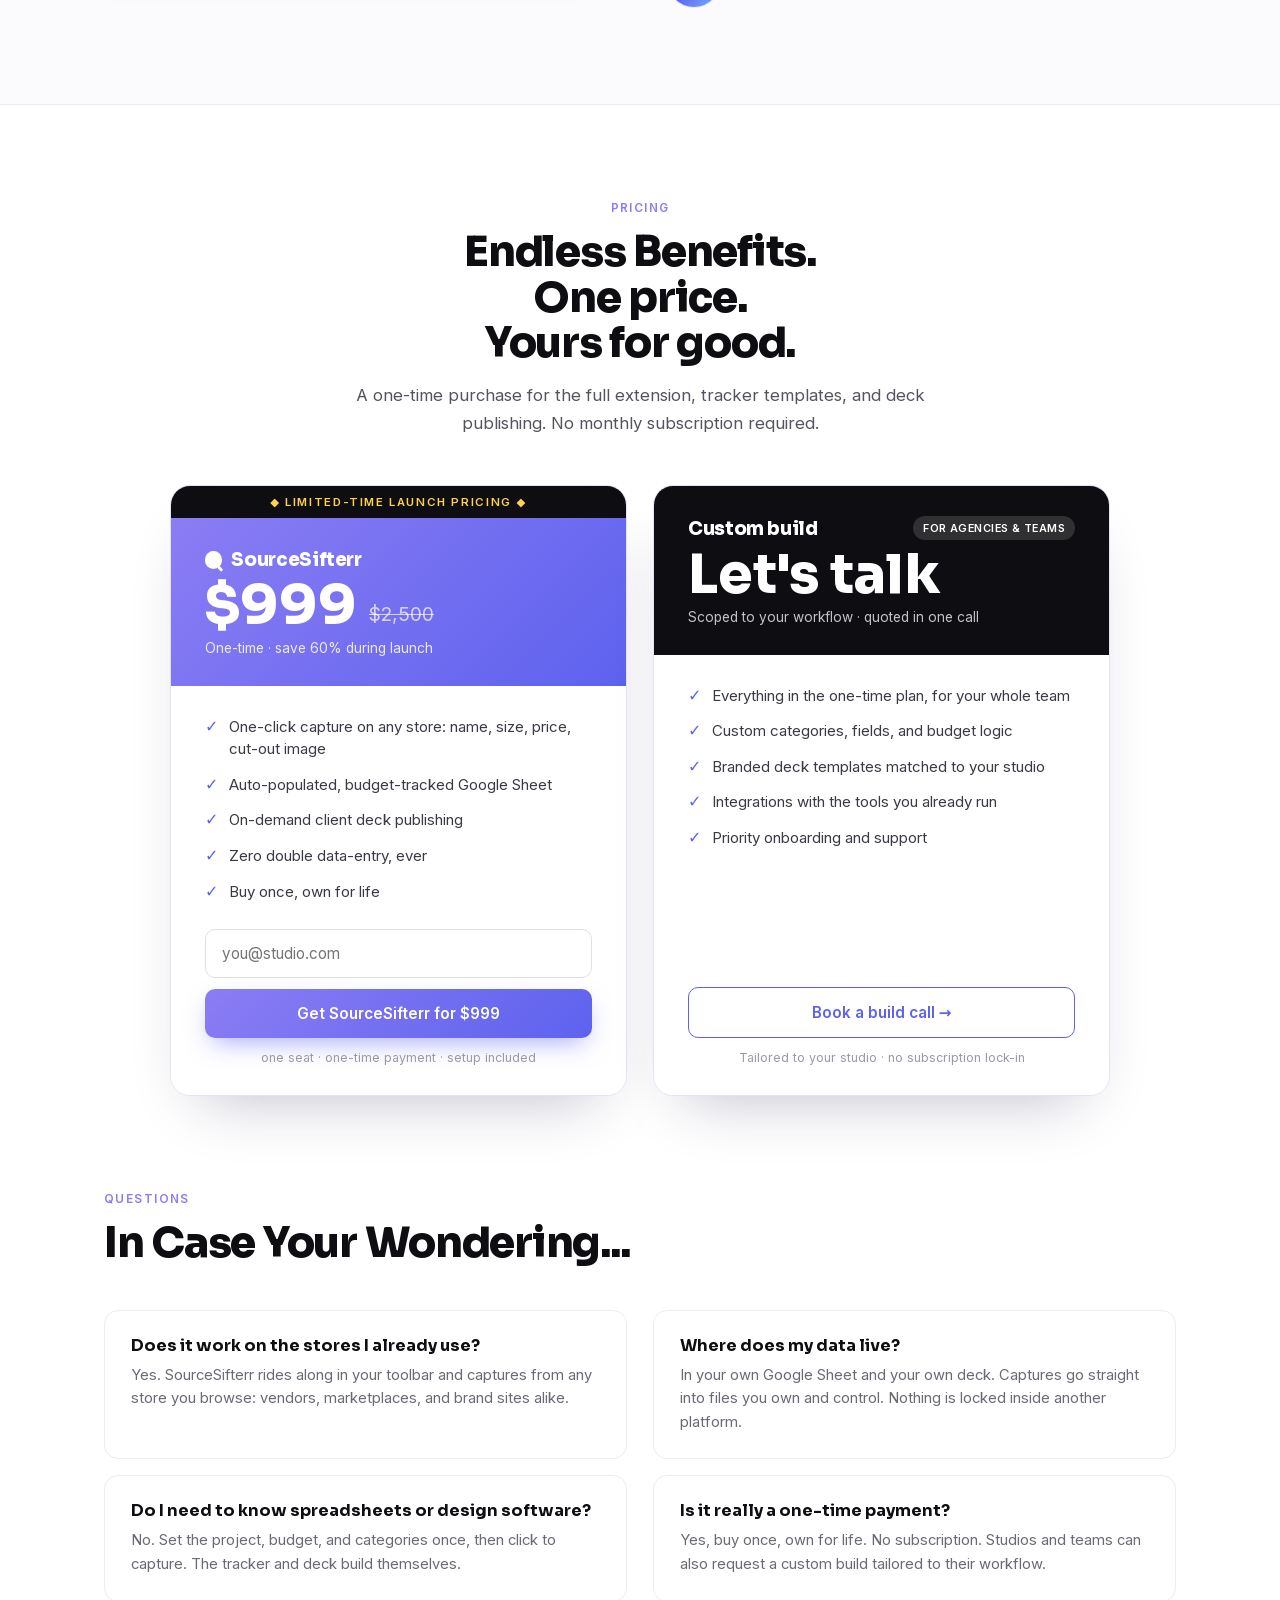
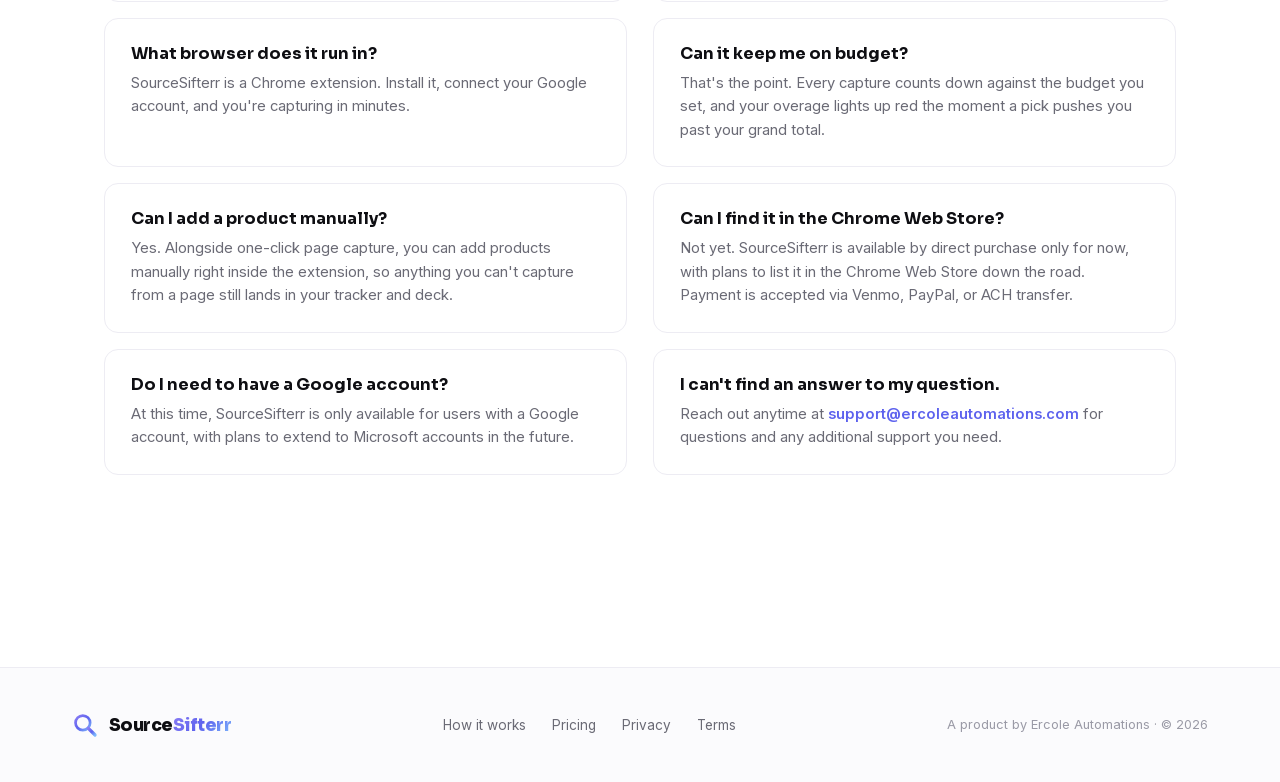
==== commit 0bc4afce: "fix(sourcesifterr): mobile round 6 - step-3 animation fit + deck slides - Reset the left:87px offset" ====
--- a/sourcesifterr/index.html
+++ b/sourcesifterr/index.html
@@ -93,8 +93,11 @@
     [style*="width: 397px"], [style*="width: 392px"], [style*="width: 372px"], [style*="width: 420px"], [style*="width: 360px"] { max-width: 100% !important; }
     /* Comparison card: reduce heavy side padding AND match both halves so old/new headers left-align */
     [style*="padding:52px 62px 52px 48px"], [style*="padding:52px 48px 52px 62px"] { padding: 30px 18px !important; }
-    /* Step-3 "two deliverables" animation: scale the fixed composition down so the floating card fits on screen */
-    [style*="border-left: 1px solid #EDECF3; padding: 32px"] { transform: scale(0.76) !important; }
+    /* Step-3 "two deliverables" animation: cut padding + scale to fit, undo the left:87px shove, and keep the deck slides side-by-side (they were collapsed by the global grid rule) */
+    [style*="border-left: 1px solid #EDECF3; padding: 32px"] { padding: 4px !important; transform: scale(0.84) !important; }
+    [style*="border-left: 1px solid #EDECF3; padding: 32px"] [style*="left: 87px"] { left: 0 !important; }
+    [style*="border-left: 1px solid #EDECF3; padding: 32px"] [style*="grid-template-columns:1fr 1fr"] { grid-template-columns: 1fr 1fr !important; }
+    [style*="border-left: 1px solid #EDECF3; padding: 32px"] [style*="grid-template-columns:1fr 1fr"]:has(> :nth-child(3)) { grid-template-columns: repeat(3, 1fr) !important; }
     /* Stats row: keep hours / products / on-budget on one line */
     [style*="gap:30px;flex-wrap:wrap"] { flex-wrap: nowrap !important; gap: 8px !important; }
     /* Tighten section side padding on phones */
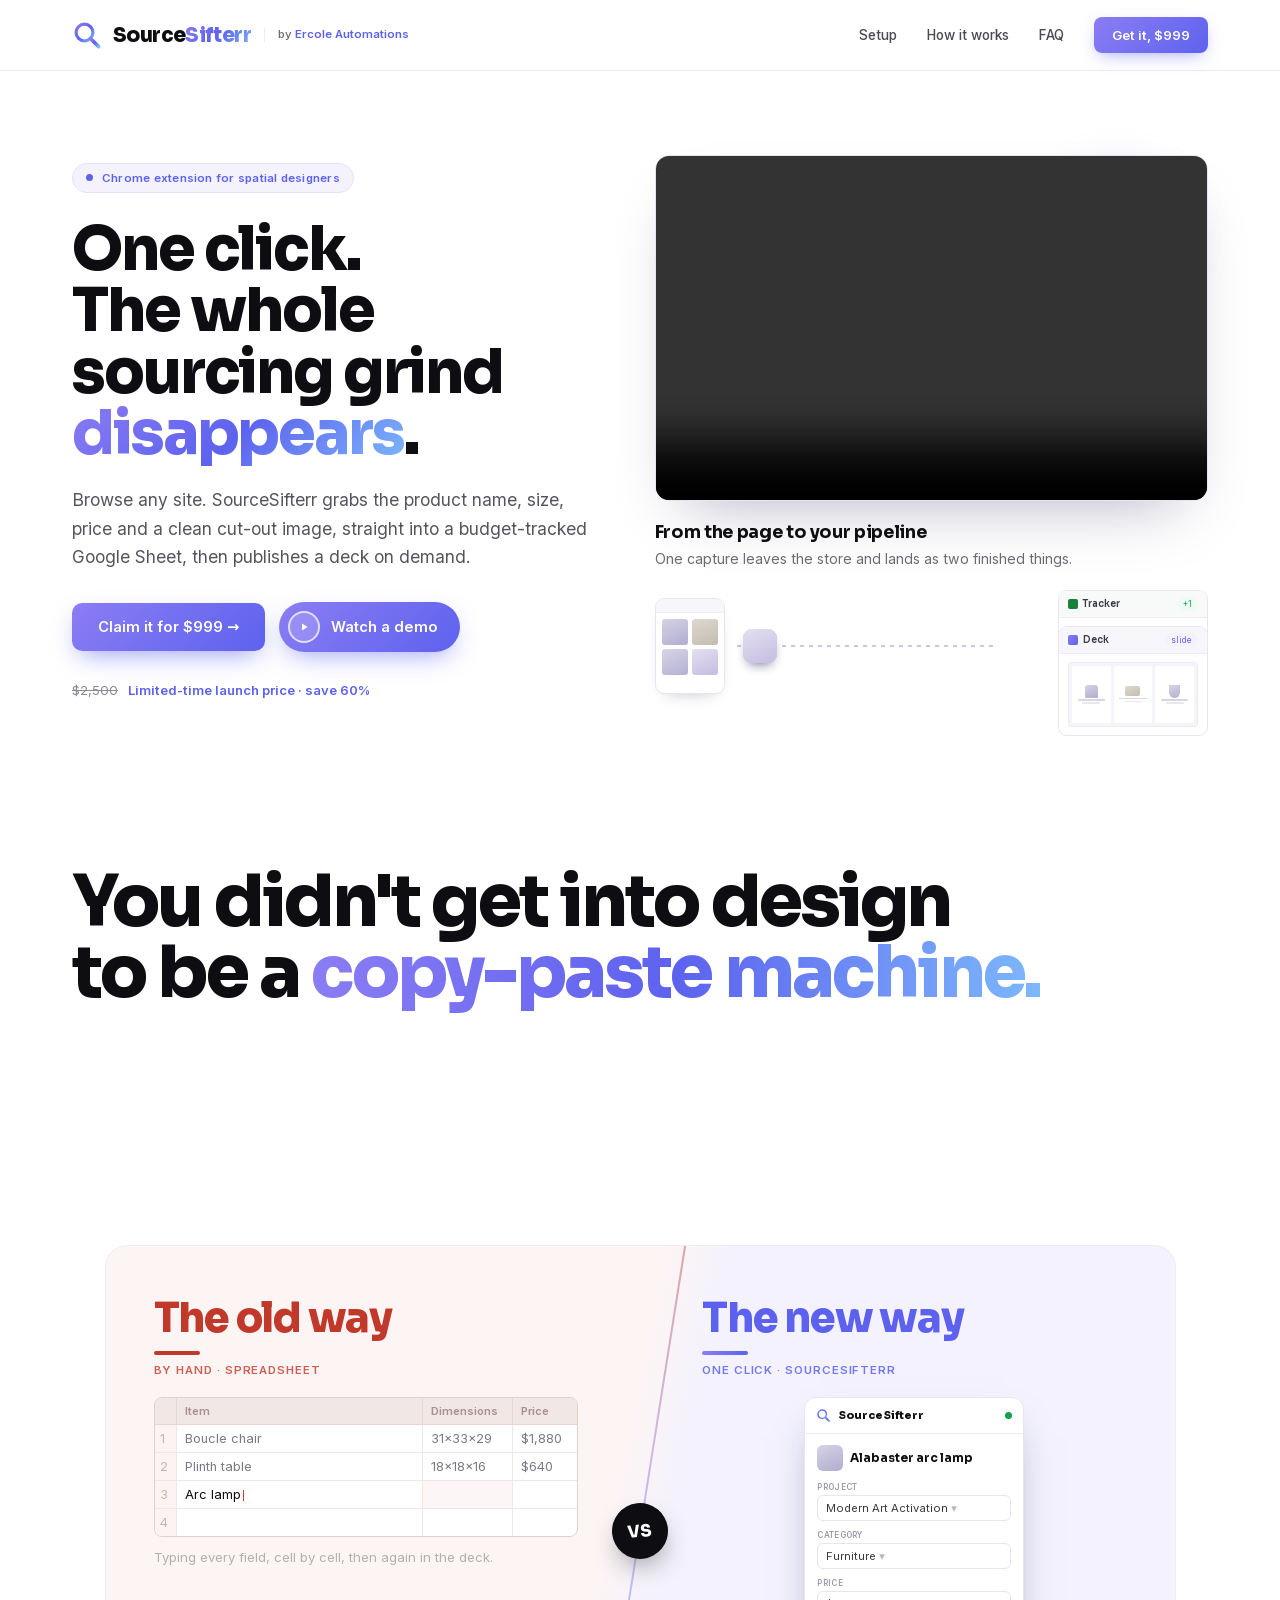
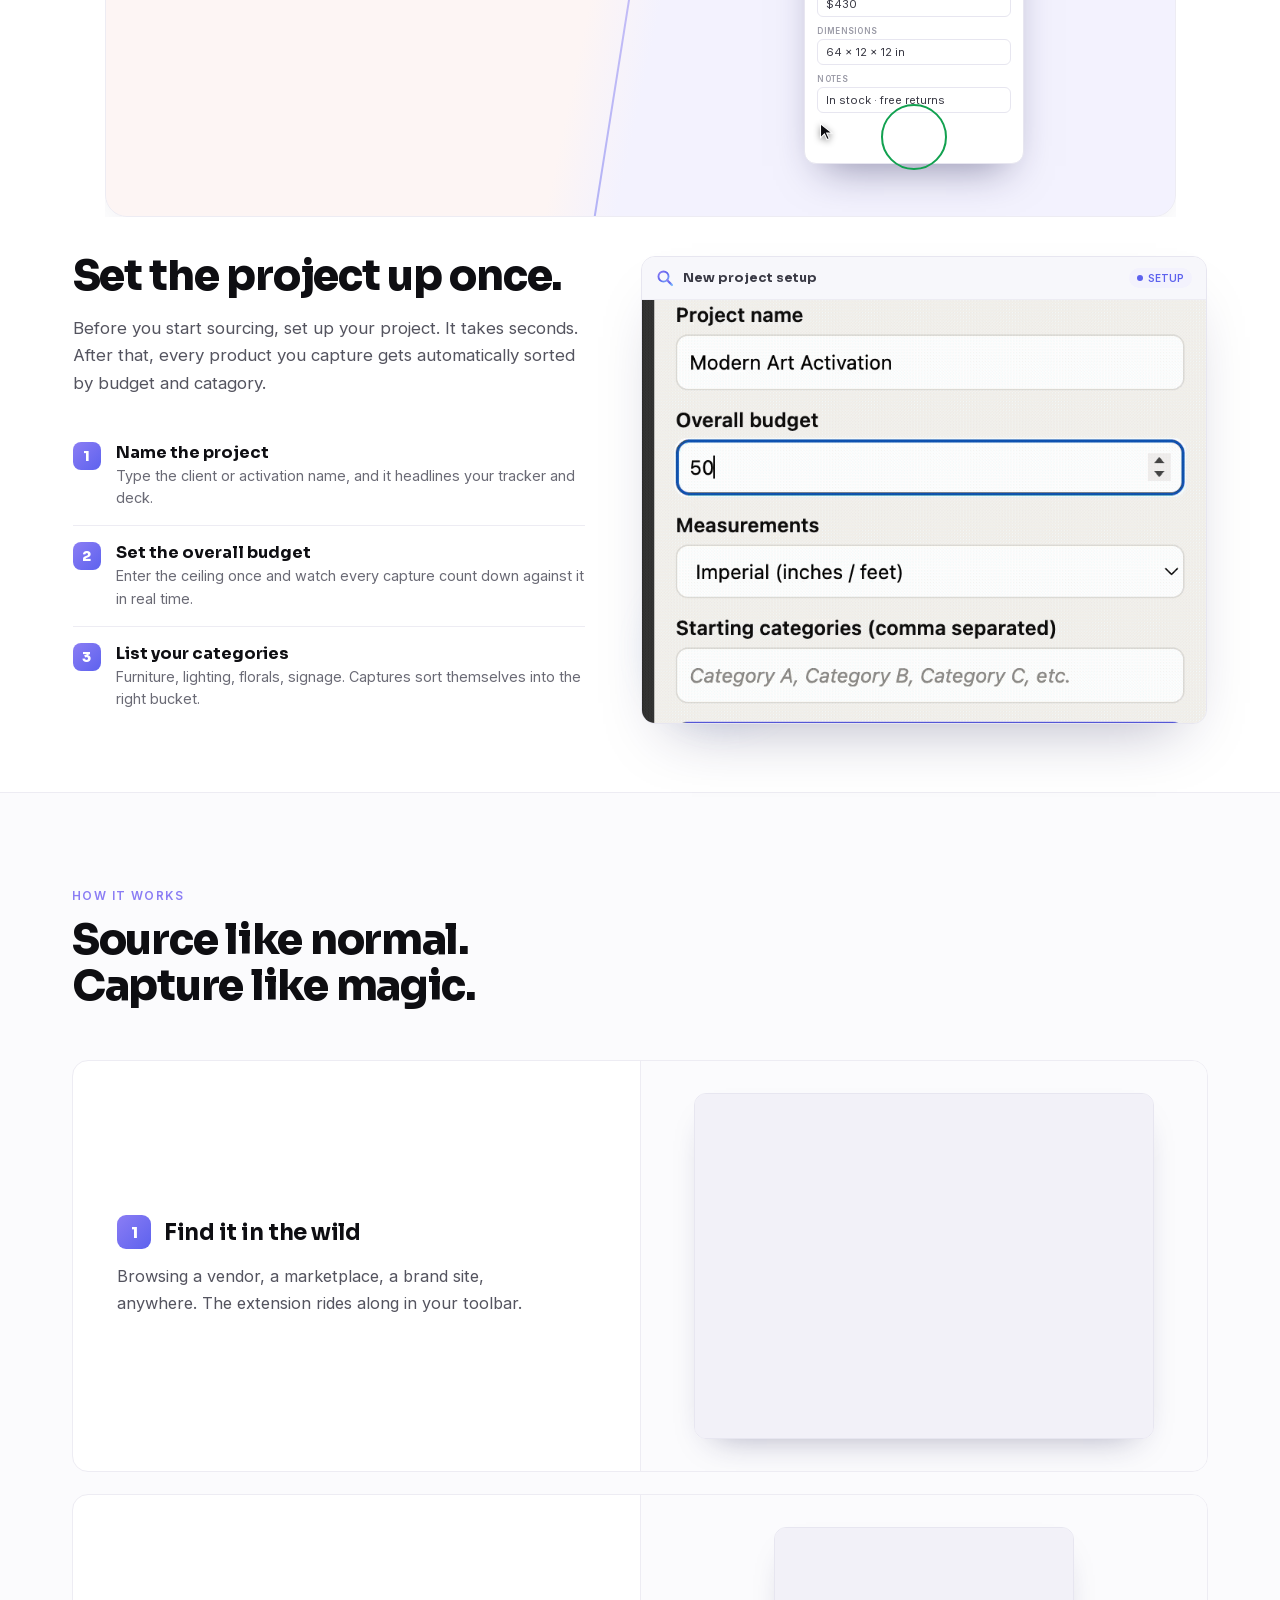
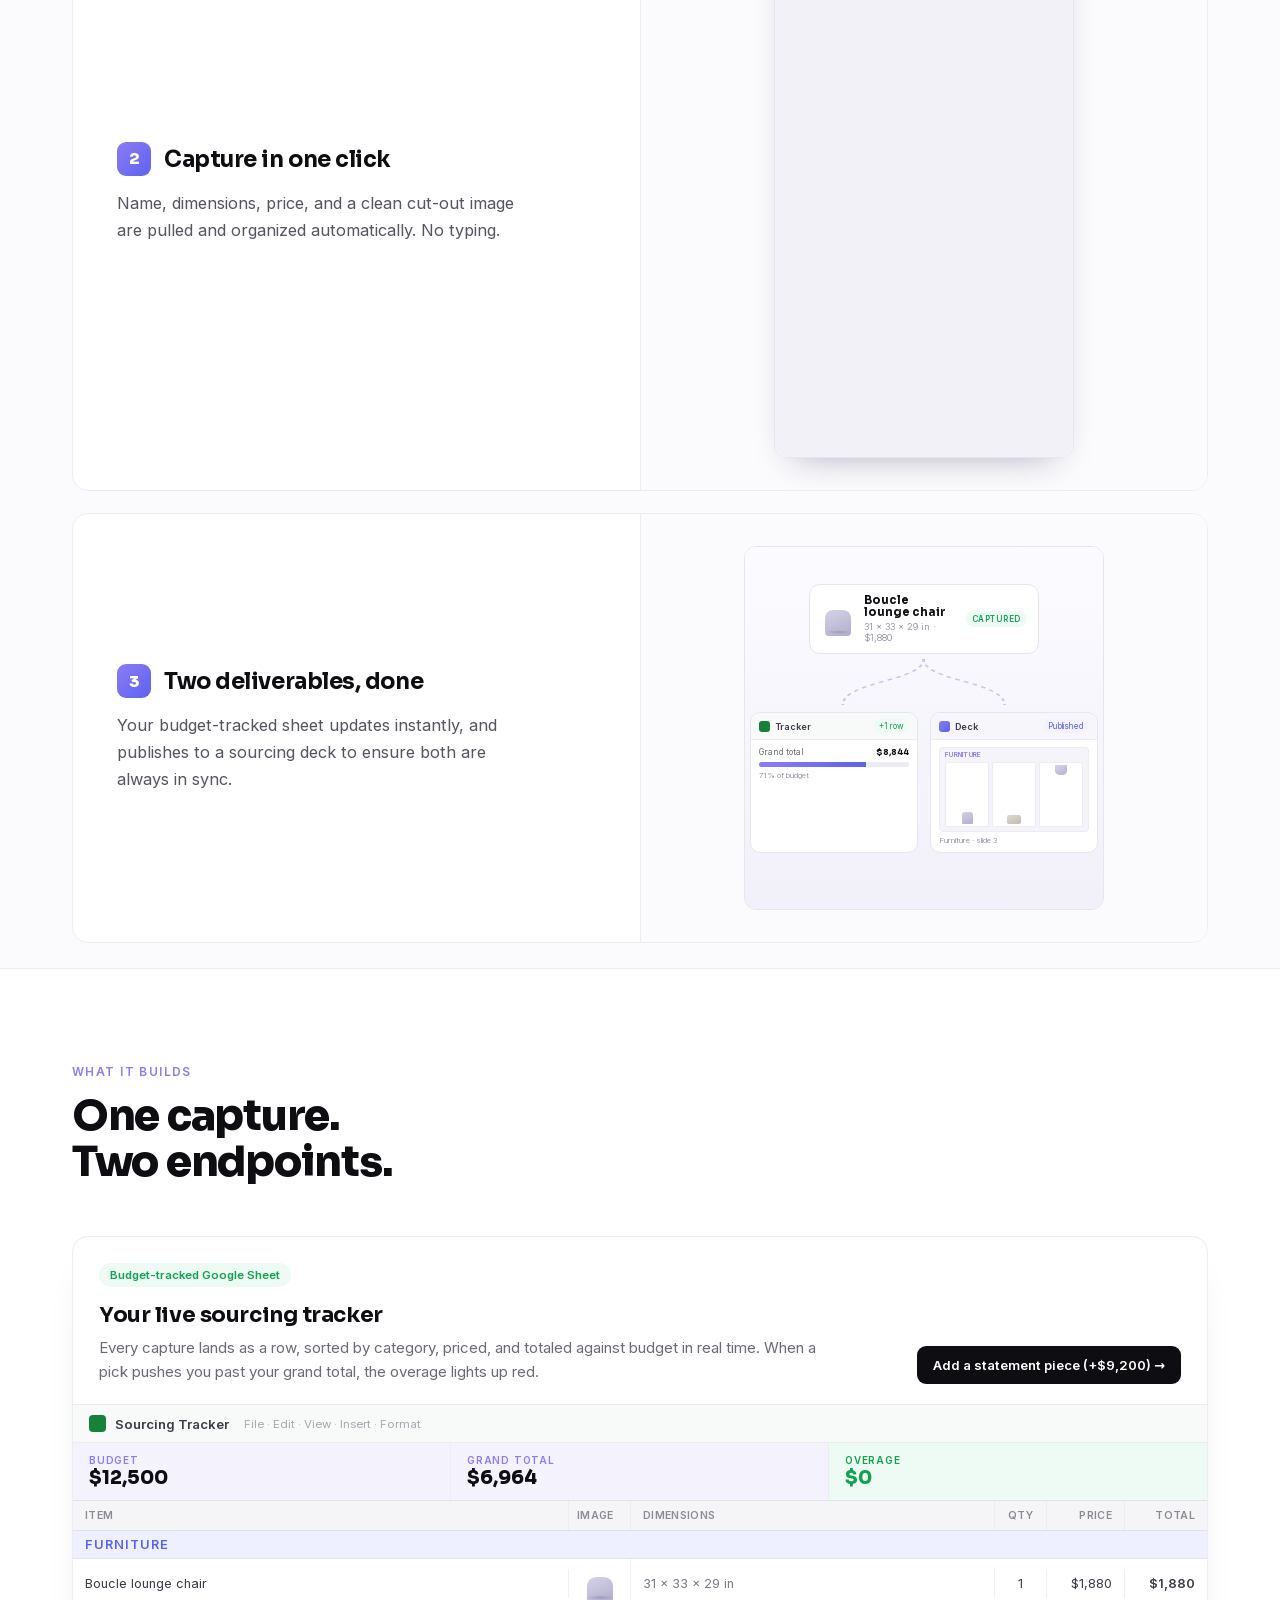
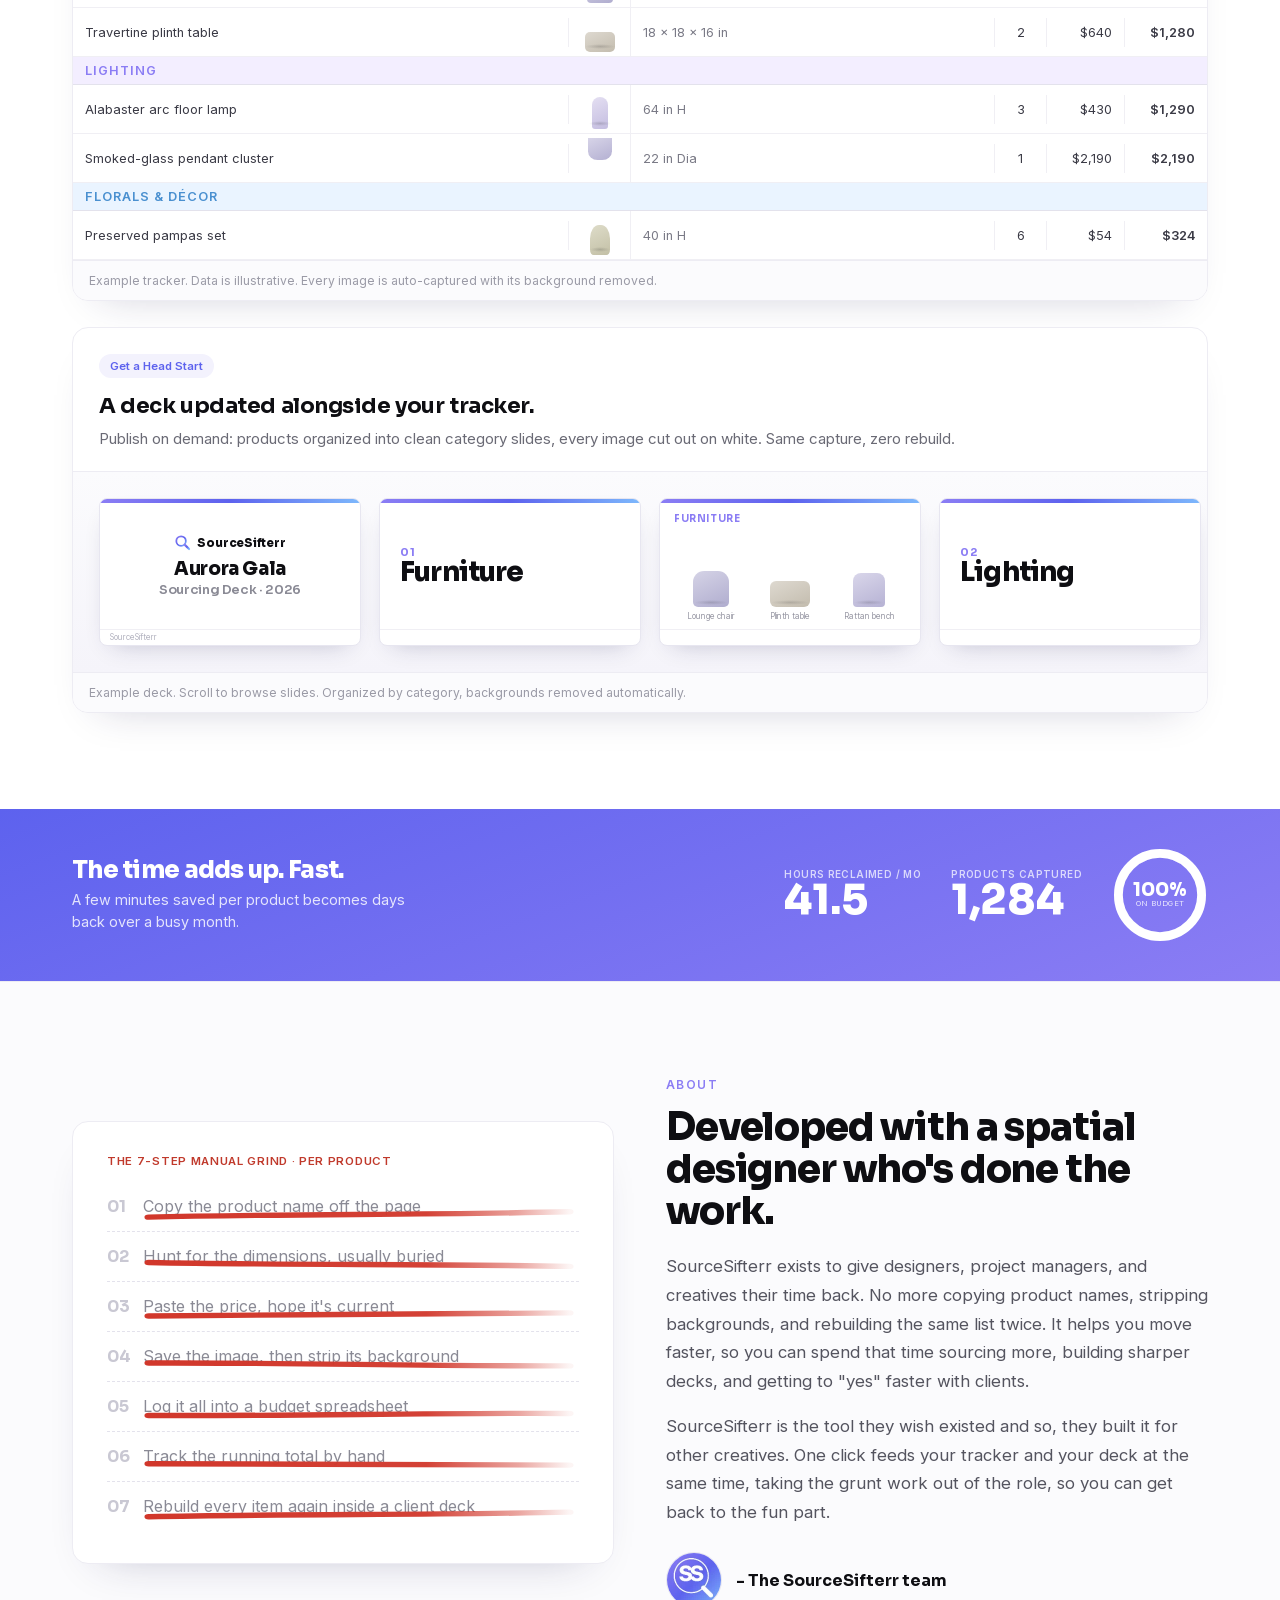
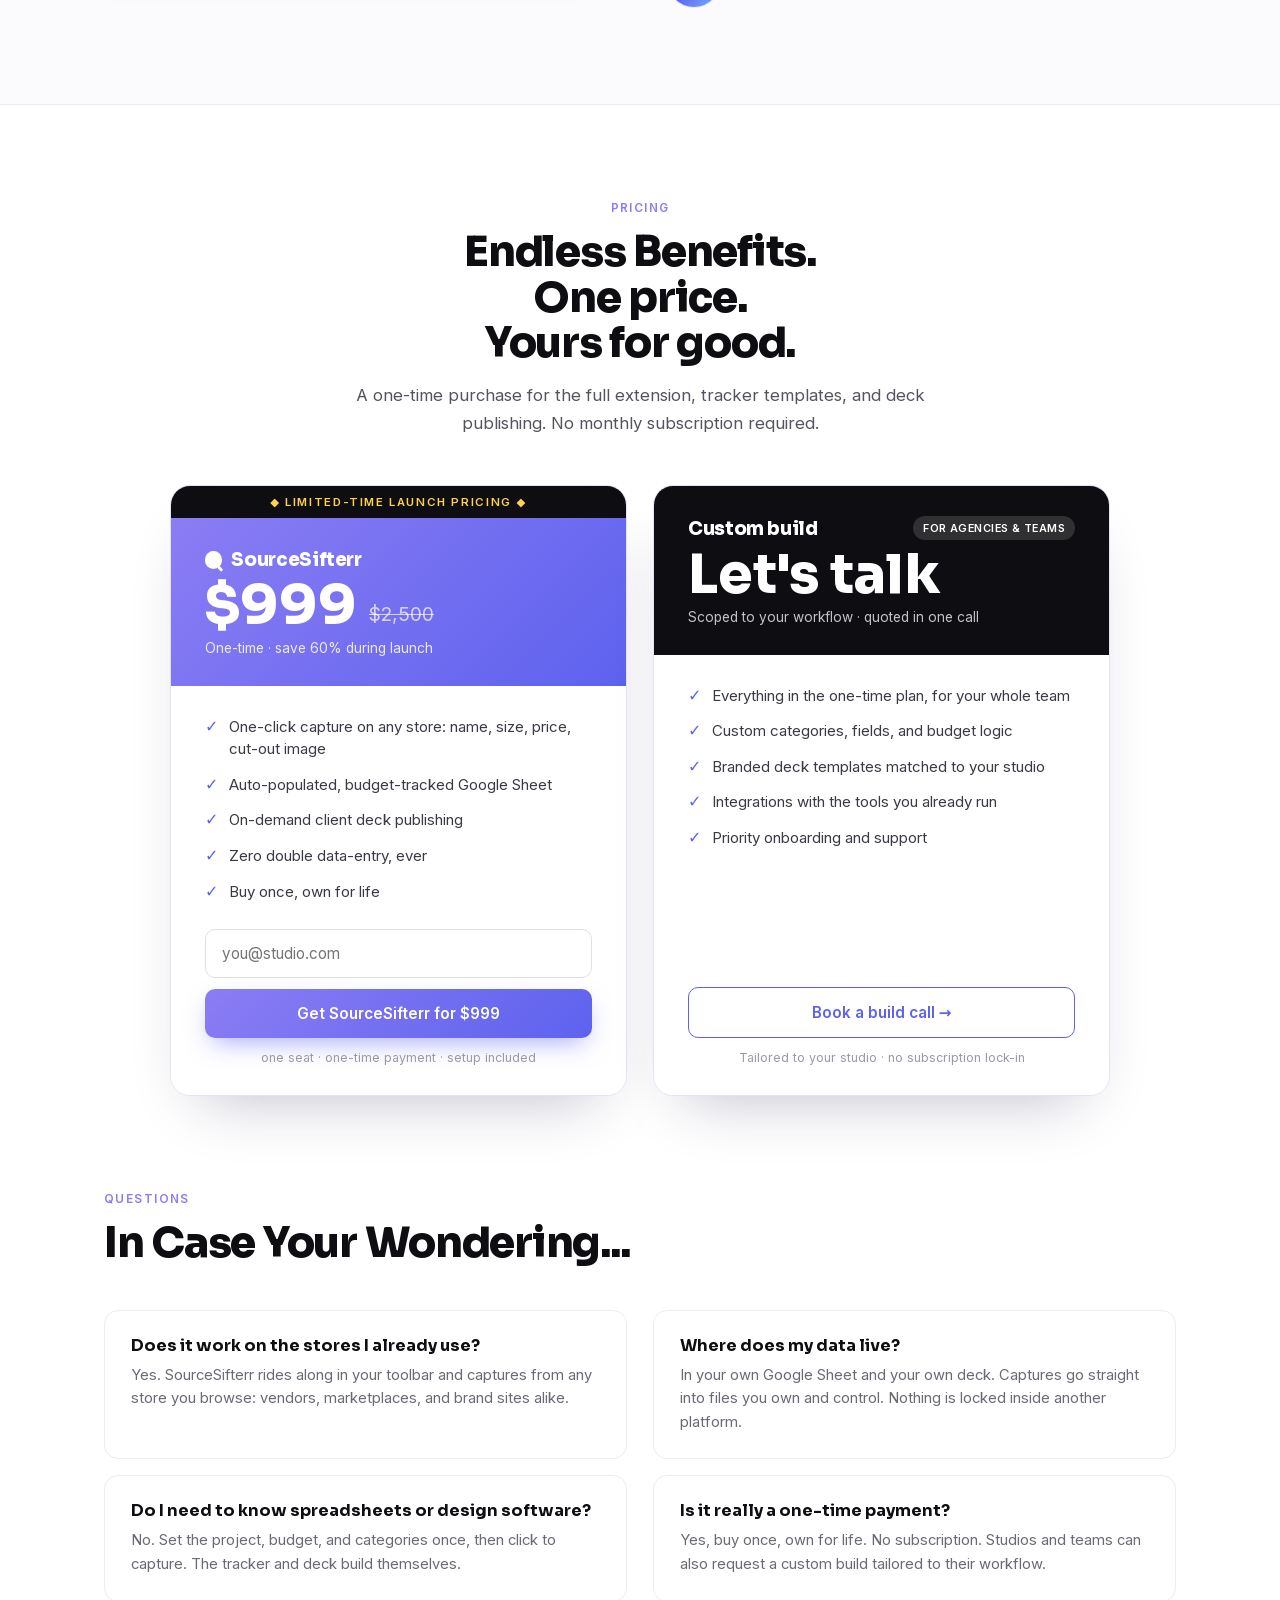
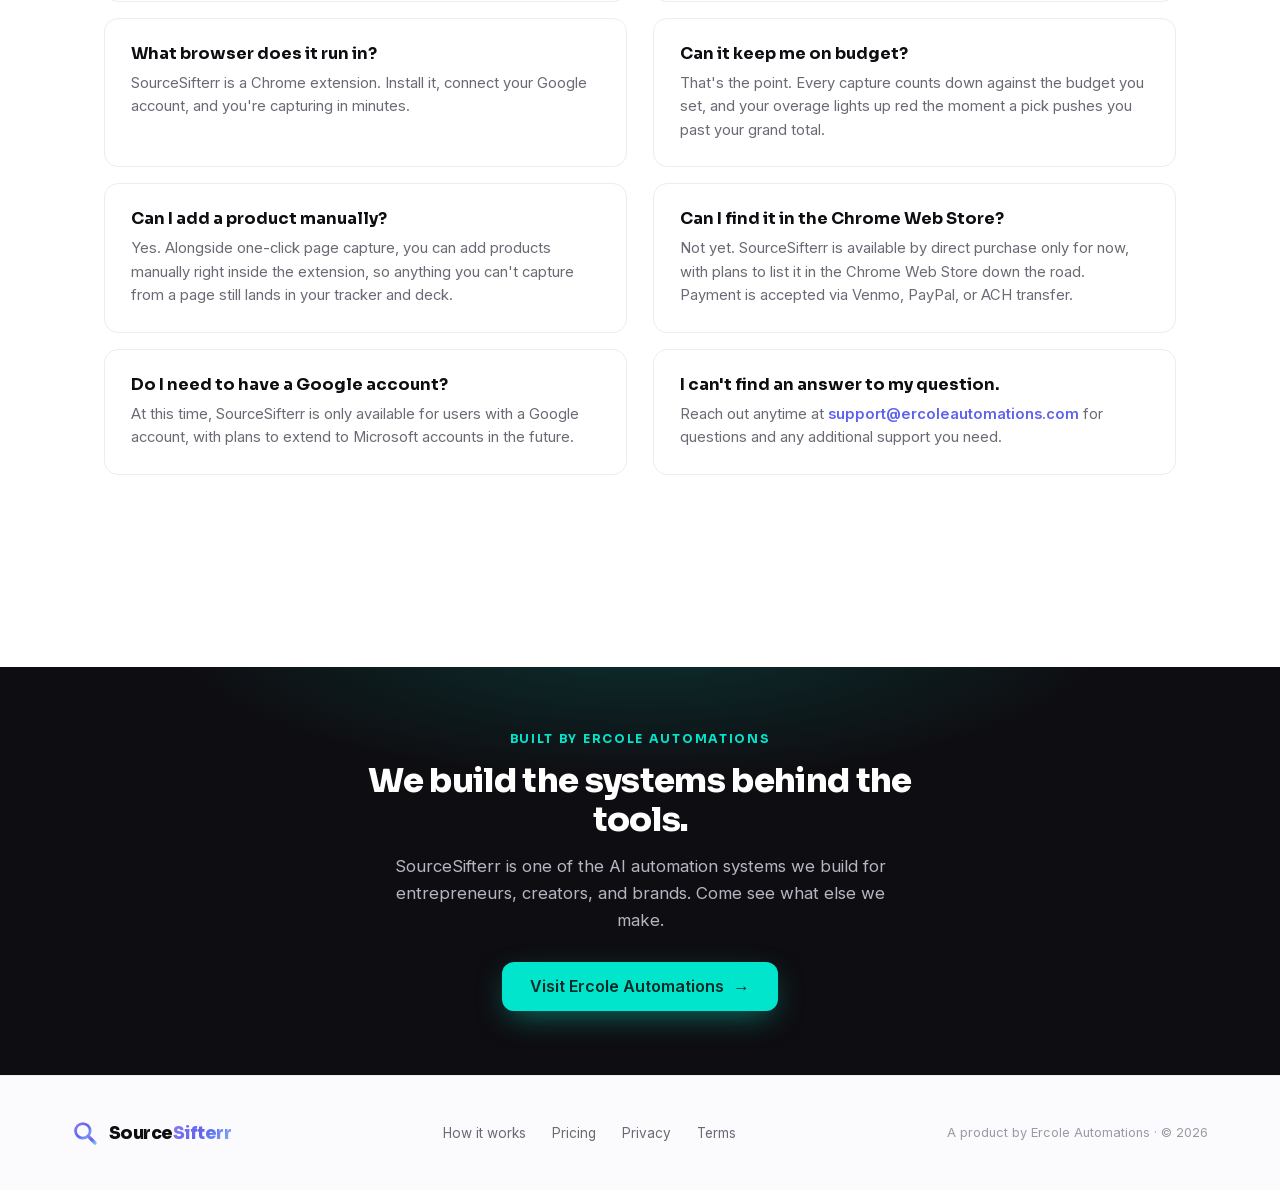
==== commit 31c39e74: "feat(sourcesifterr): link back to Ercole Automations (closing band + nav tag) Dark closing CTA band " ====
--- a/sourcesifterr/index.html
+++ b/sourcesifterr/index.html
@@ -113,6 +113,12 @@
     [style*="font-size:2.6rem"] { font-size: 1.7rem !important; }
     /* Media never overflows the viewport — but skip absolutely-positioned crop media (object-fit / transform framing) so their framing is preserved */
     img:not([style*="position:absolute"]), video:not([style*="position:absolute"]), iframe { max-width: 100% !important; height: auto !important; }
+    /* Ercole link-back: closing band + nav tag */
+    .ss-ercole-band { padding: 46px 22px !important; }
+    .ss-ercole-band h2 { font-size: 1.55rem !important; }
+    .ss-ercole-band p { font-size: 0.98rem !important; }
+    .ss-brandwrap { flex-wrap: wrap !important; gap: 3px 11px !important; }
+    .ss-navtag { border-left: none !important; padding-left: 0 !important; font-size: 0.68rem !important; }
   }
 </style>
 
@@ -128,10 +134,13 @@
 <!-- ===================== NAV ===================== -->
 <nav style="position:sticky;top:0;z-index:100;background:rgba(255,255,255,0.88);backdrop-filter:blur(14px);-webkit-backdrop-filter:blur(14px);border-bottom:1px solid #EDECF3;">
   <div style="max-width:1200px;margin:0 auto;height:70px;padding:0 32px;display:flex;align-items:center;justify-content:space-between;gap:24px;">
+    <div class="ss-brandwrap" style="display:flex;align-items:center;gap:13px;">
     <a href="#top" style="display:flex;align-items:center;gap:11px;">
       <svg viewBox="0 0 48 48" width="30" height="30" style="display:block;flex:none;" aria-hidden="true"><defs><linearGradient id="ssg" x1="0" y1="0" x2="1" y2="1"><stop offset="0" stop-color="#8B7DF4"></stop><stop offset="0.52" stop-color="#5D62EE"></stop><stop offset="1" stop-color="#7DB8FC"></stop></linearGradient></defs><circle cx="20" cy="20" r="13.5" fill="none" stroke="url(#ssg)" stroke-width="5"></circle><line x1="30" y1="30" x2="42.5" y2="42.5" stroke="url(#ssg)" stroke-width="6" stroke-linecap="round"></line></svg>
       <span style="font-family:'Sora',sans-serif;font-weight:800;font-size:1.28rem;letter-spacing:-0.03em;line-height:1;"><span style="color:#0E0E12;">Source</span><span style="background:linear-gradient(135deg,#8B7DF4,#5D62EE,#7DB8FC);-webkit-background-clip:text;background-clip:text;color:transparent;">Sifterr</span></span>
     </a>
+      <span class="ss-navtag" style="font-size:0.72rem;color:#6a6a75;font-weight:500;border-left:1px solid #EDECF3;padding-left:13px;white-space:nowrap;line-height:1.2;">by <a href="https://www.ercoleautomations.com" style="color:#5D62EE;font-weight:600;" onmouseover="this.style.textDecoration='underline'" onmouseout="this.style.textDecoration='none'">Ercole Automations</a></span>
+    </div>
     <div style="display:flex;align-items:center;gap:30px;">
       <a href="#setup" style="color:#4a4a55;font-size:0.85rem;font-weight:500;">Setup</a>
       <a href="#how" style="color:#4a4a55;font-size:0.85rem;font-weight:500;">How it works</a>
@@ -722,6 +731,17 @@
 </section>
 </section>
 
+<!-- ===================== BUILT BY ERCOLE AUTOMATIONS ===================== -->
+<section class="ss-ercole-band" style="background:#0E0E12;padding:64px 32px;text-align:center;position:relative;overflow:hidden;">
+  <div style="position:absolute;inset:0;background:radial-gradient(680px 220px at 50% -10%,rgba(0,229,204,0.16),transparent 70%);pointer-events:none;"></div>
+  <div style="position:relative;max-width:620px;margin:0 auto;">
+    <div style="font-family:'Sora',sans-serif;font-size:0.76rem;font-weight:700;letter-spacing:0.14em;text-transform:uppercase;color:#00E5CC;margin-bottom:15px;">Built by Ercole Automations</div>
+    <h2 style="font-family:'Sora',sans-serif;font-weight:800;font-size:2.1rem;letter-spacing:-0.02em;line-height:1.15;color:#fff;margin:0 0 14px;">We build the systems behind the tools.</h2>
+    <p style="font-size:1.05rem;line-height:1.6;color:#b6b6c2;margin:0 auto 28px;max-width:540px;">SourceSifterr is one of the AI automation systems we build for entrepreneurs, creators, and brands. Come see what else we make.</p>
+    <a href="https://www.ercoleautomations.com" style="display:inline-flex;align-items:center;gap:9px;background:#00E5CC;color:#062B27;font-family:'Inter',sans-serif;font-weight:700;font-size:1rem;padding:14px 28px;border-radius:12px;box-shadow:0 10px 30px -8px rgba(0,229,204,0.5);" onmouseover="this.style.opacity='0.92'" onmouseout="this.style.opacity='1'">Visit Ercole Automations <span style="font-size:1.05em;transform:translateY(1px);">&rarr;</span></a>
+  </div>
+</section>
+
 <!-- ===================== FOOTER ===================== -->
 <footer style="border-top:1px solid #EDECF3;background:#FBFBFD;">
   <div style="max-width:1200px;margin:0 auto;padding:44px 32px;display:flex;flex-wrap:wrap;align-items:center;justify-content:space-between;gap:20px;">
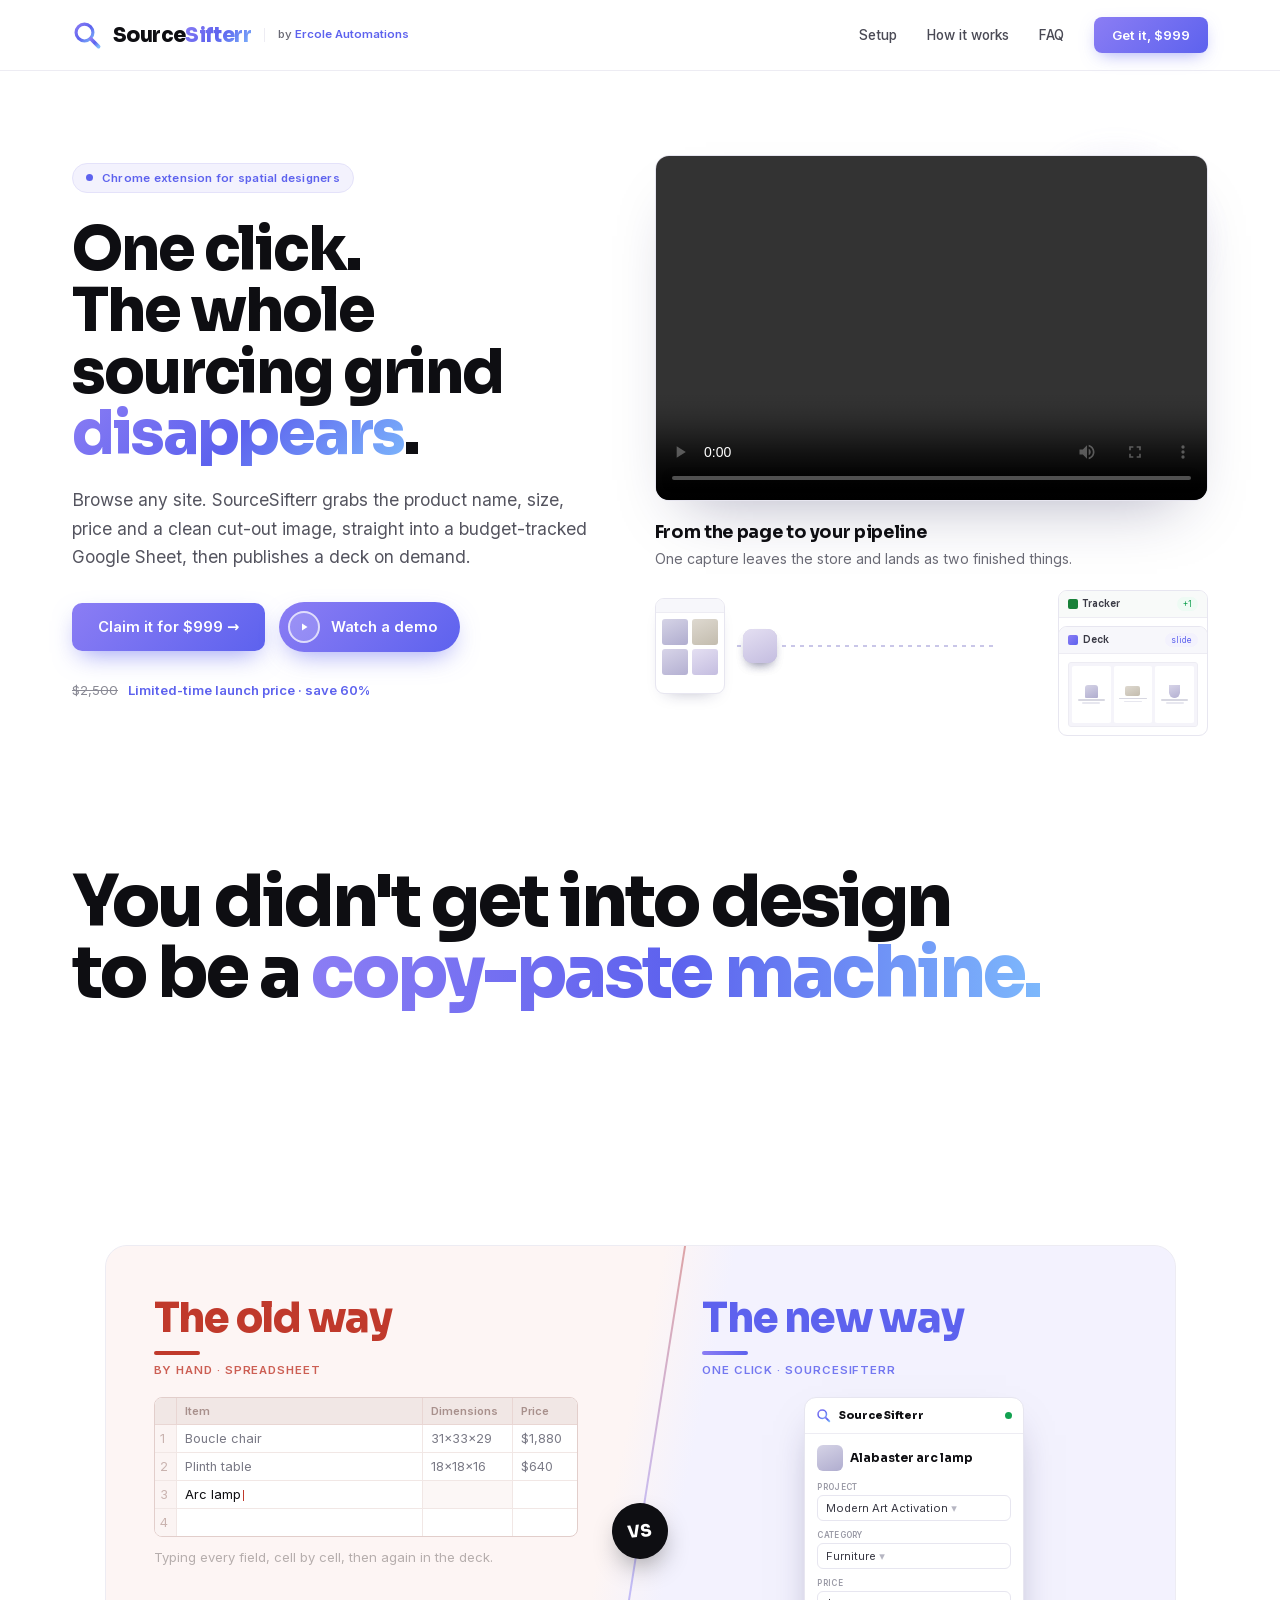
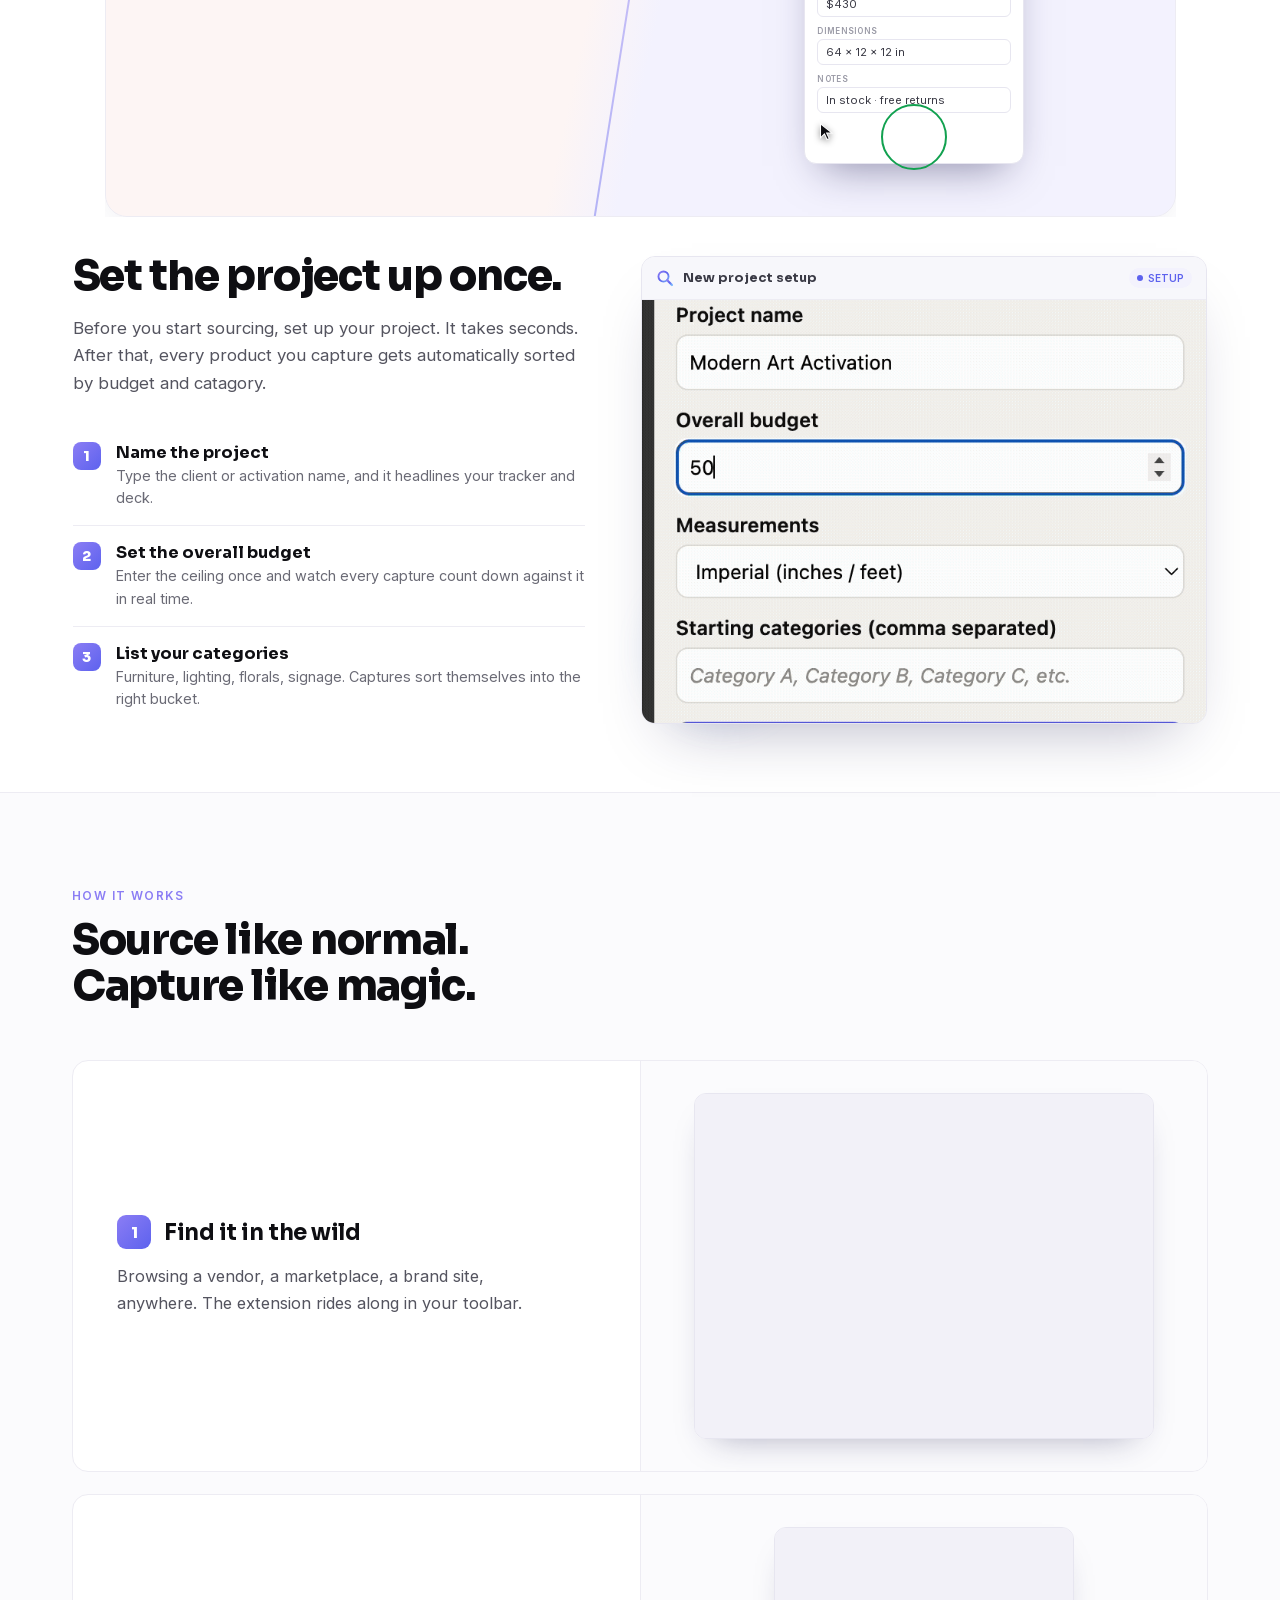
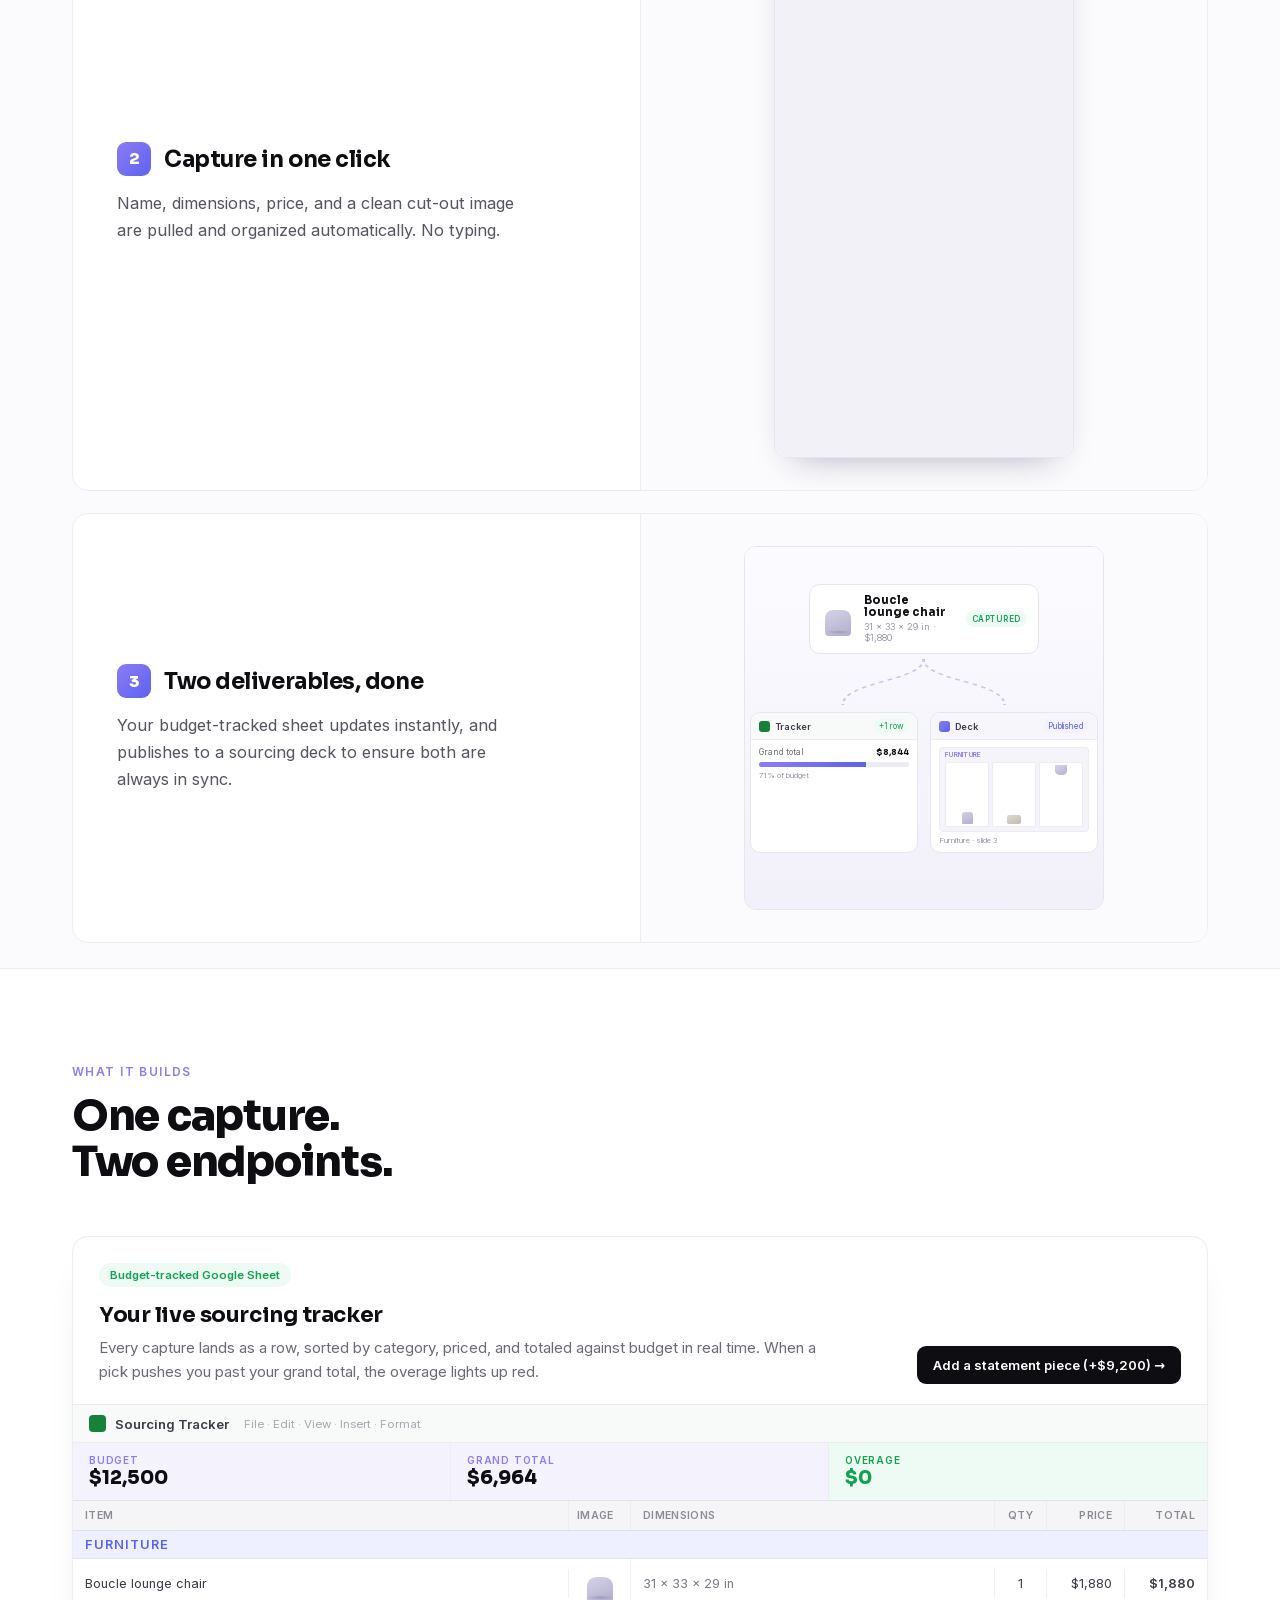
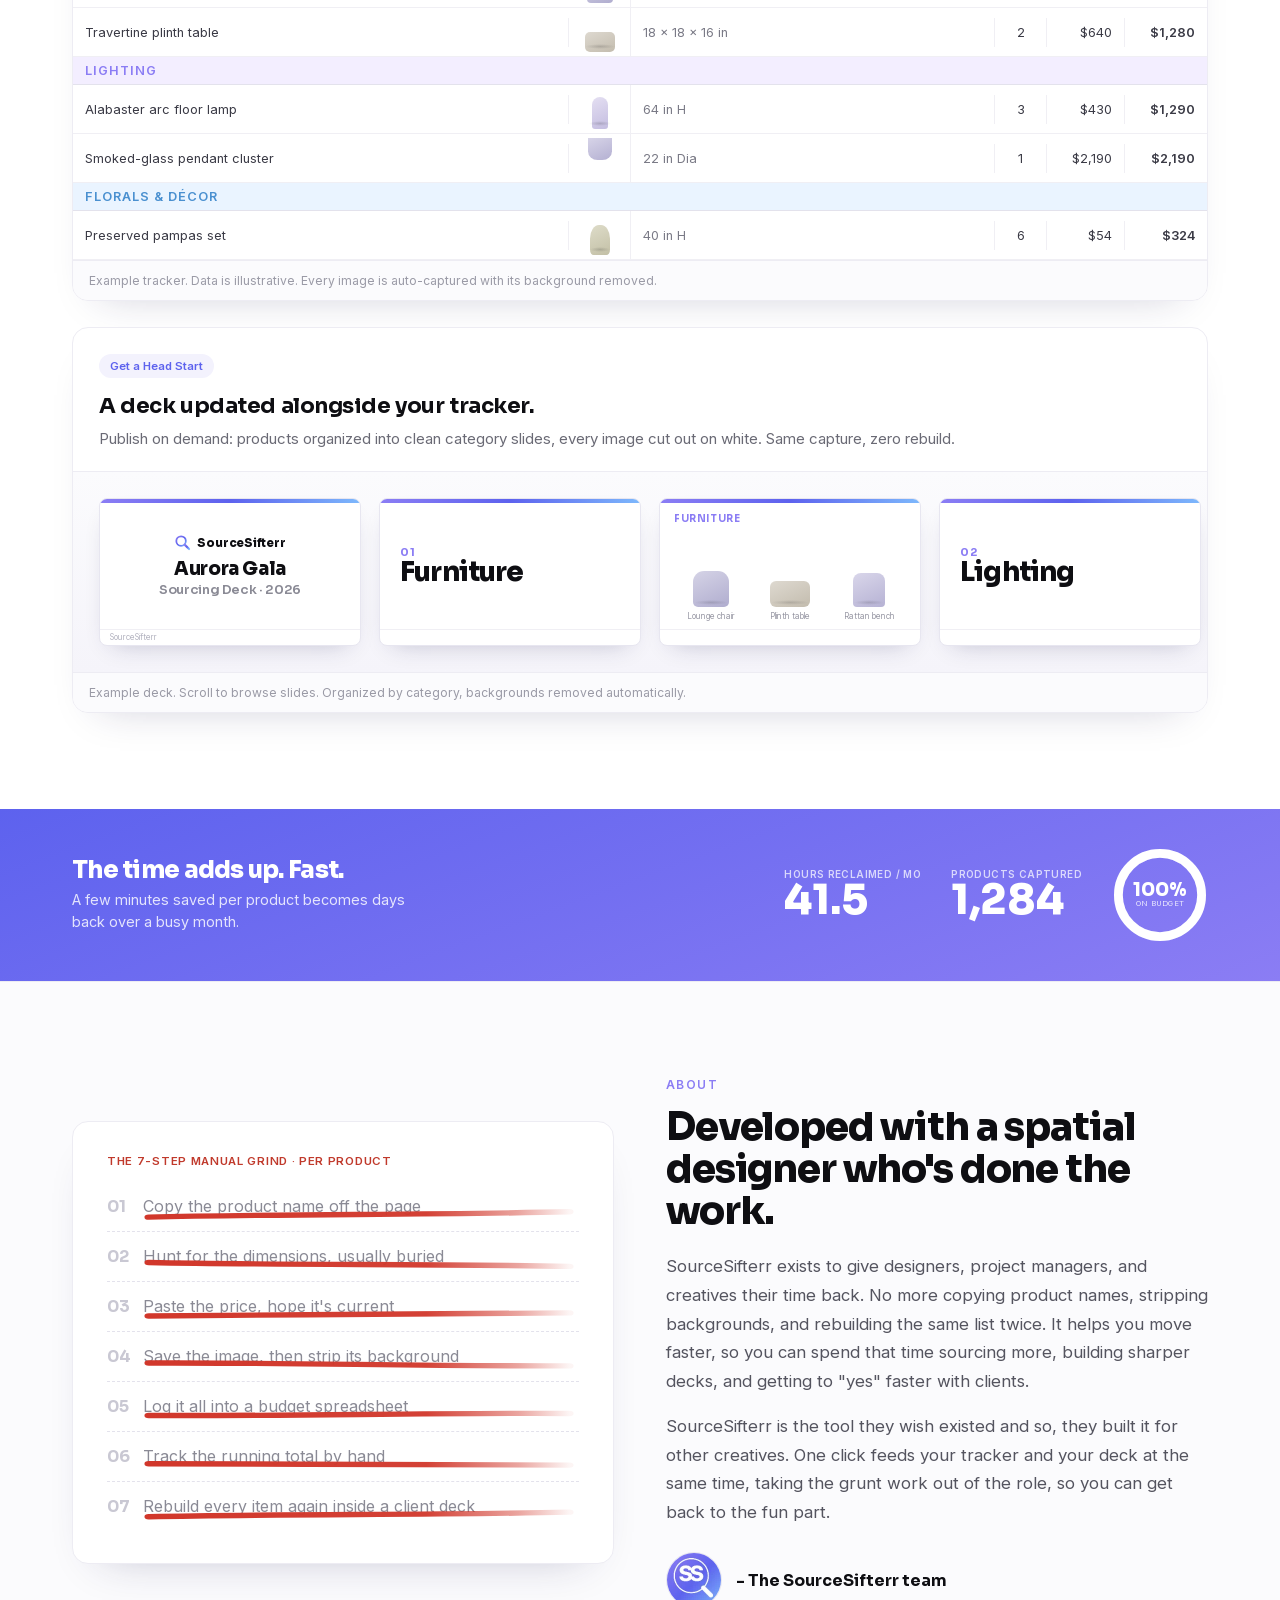
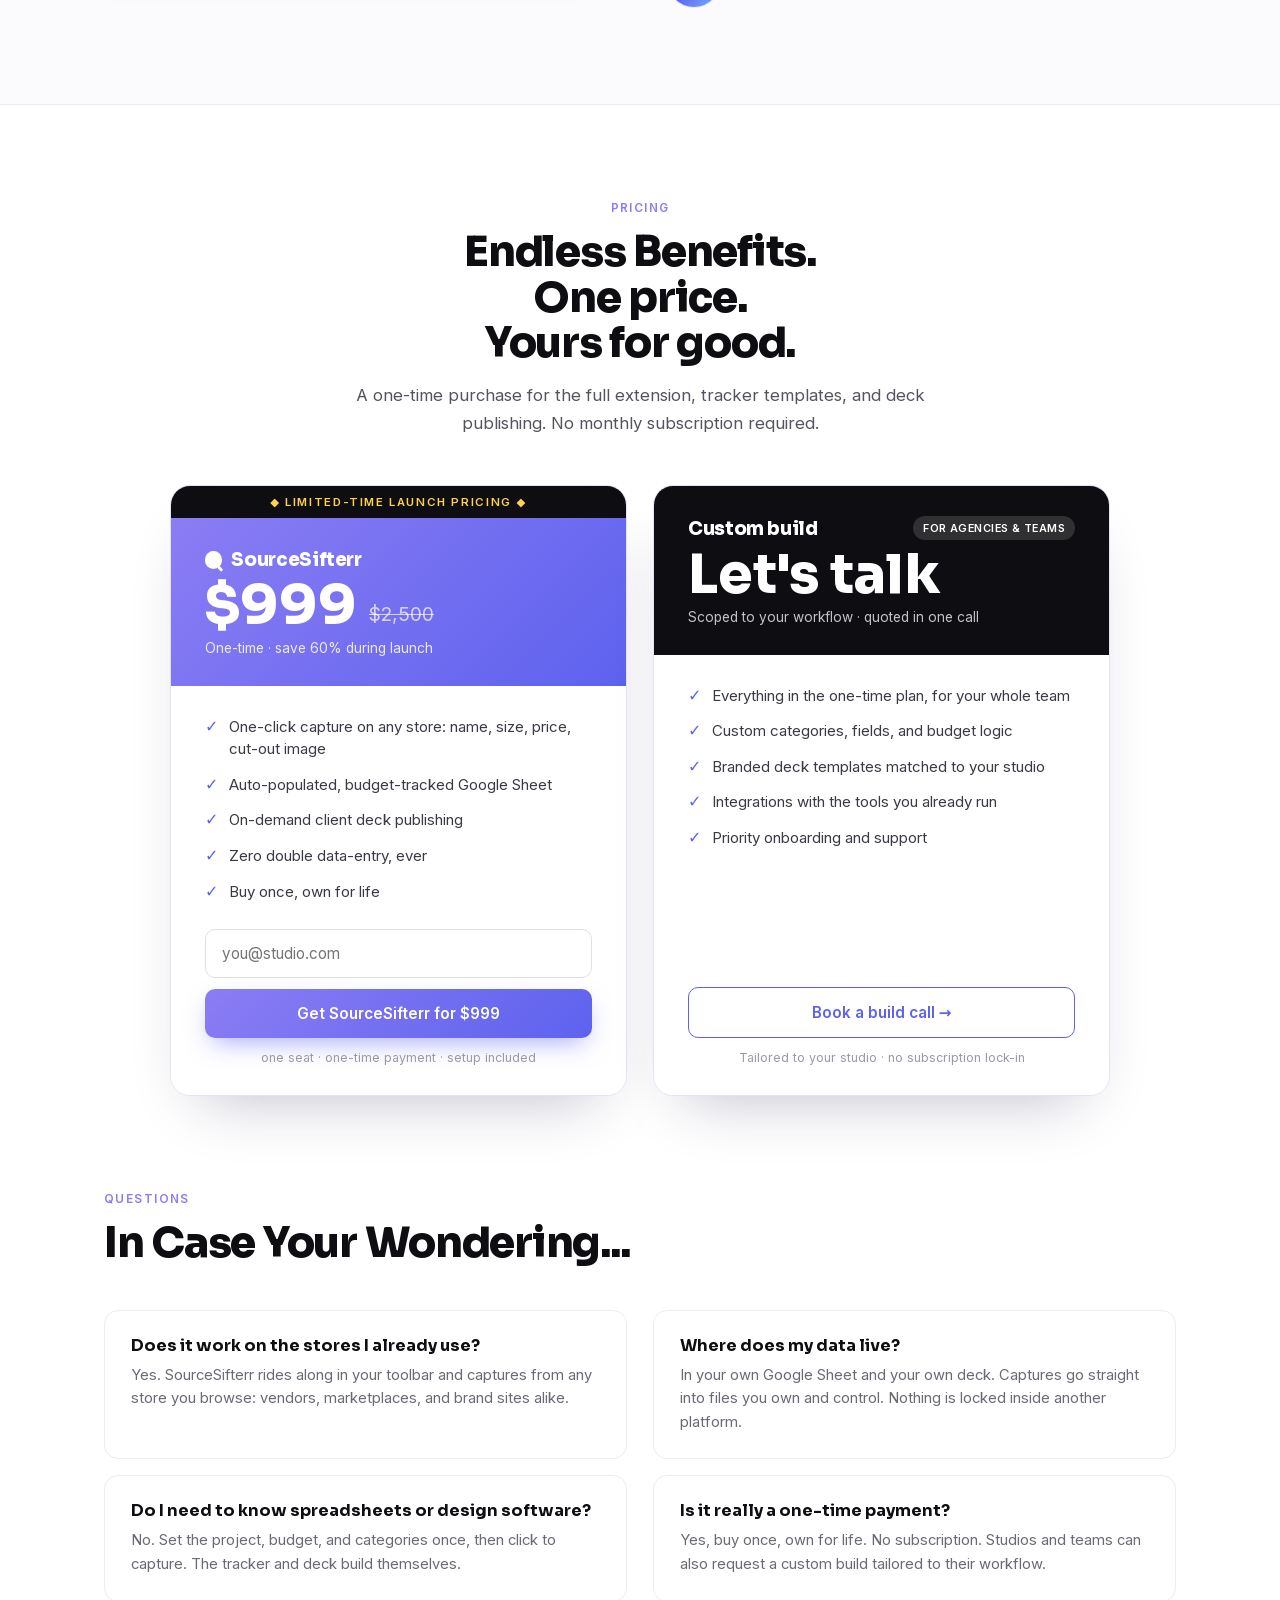
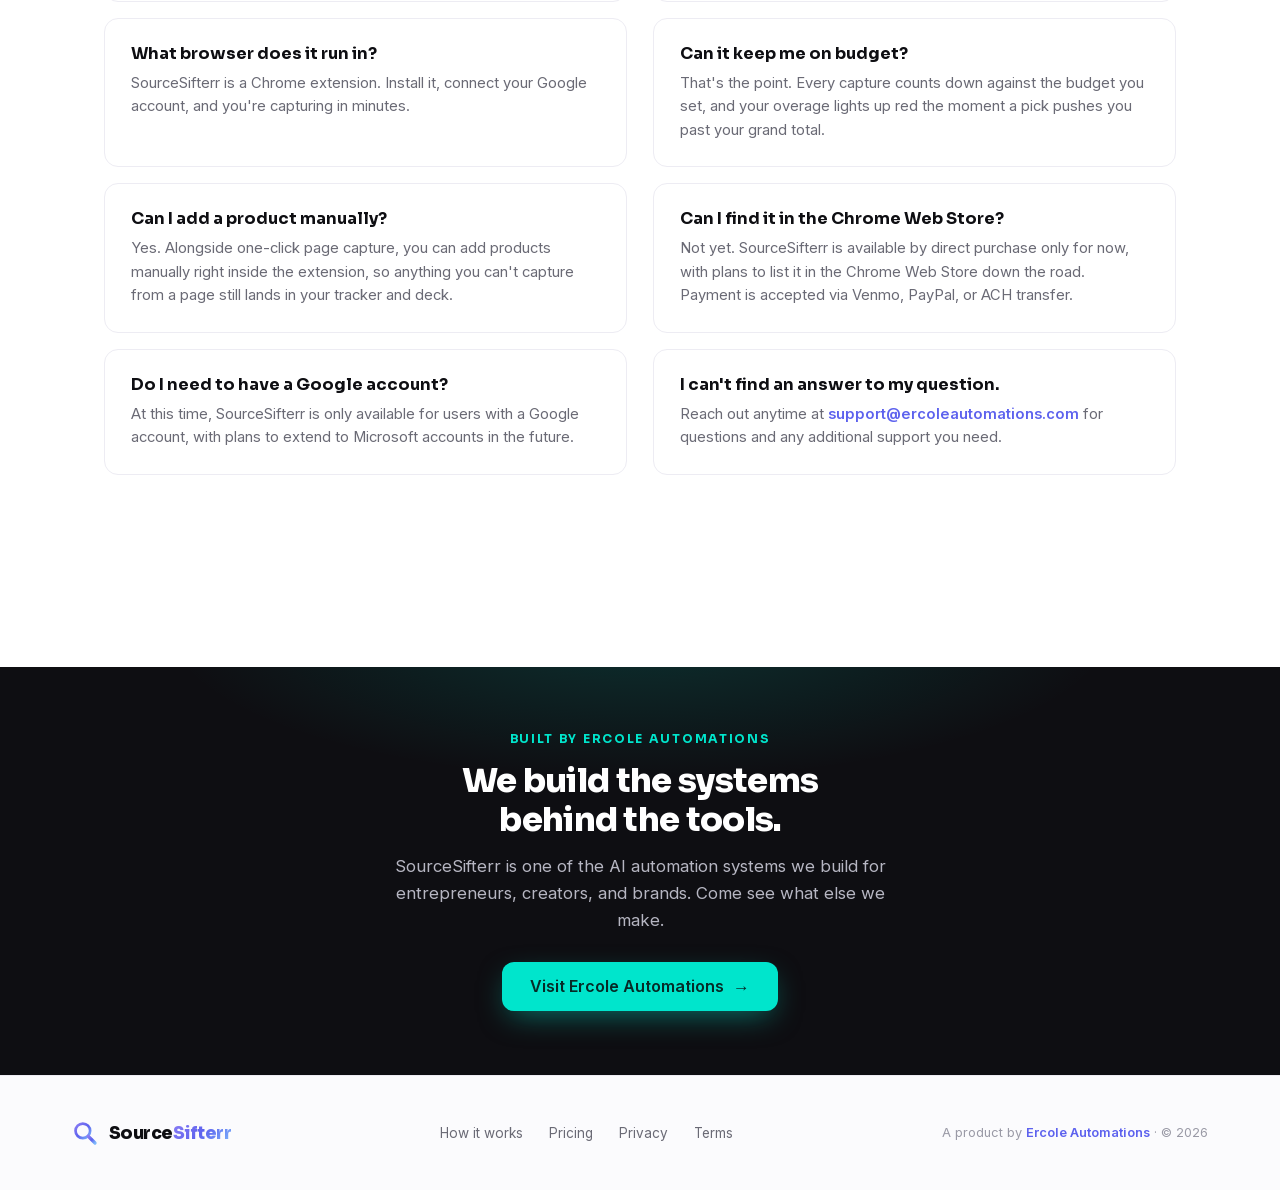
==== commit 530c86e3: "feat(sourcesifterr): split band headline + make footer credit a link Headline breaks after 'systems'" ====
--- a/sourcesifterr/index.html
+++ b/sourcesifterr/index.html
@@ -736,7 +736,7 @@
   <div style="position:absolute;inset:0;background:radial-gradient(680px 220px at 50% -10%,rgba(0,229,204,0.16),transparent 70%);pointer-events:none;"></div>
   <div style="position:relative;max-width:620px;margin:0 auto;">
     <div style="font-family:'Sora',sans-serif;font-size:0.76rem;font-weight:700;letter-spacing:0.14em;text-transform:uppercase;color:#00E5CC;margin-bottom:15px;">Built by Ercole Automations</div>
-    <h2 style="font-family:'Sora',sans-serif;font-weight:800;font-size:2.1rem;letter-spacing:-0.02em;line-height:1.15;color:#fff;margin:0 0 14px;">We build the systems behind the tools.</h2>
+    <h2 style="font-family:'Sora',sans-serif;font-weight:800;font-size:2.1rem;letter-spacing:-0.02em;line-height:1.15;color:#fff;margin:0 0 14px;">We build the systems<br>behind the tools.</h2>
     <p style="font-size:1.05rem;line-height:1.6;color:#b6b6c2;margin:0 auto 28px;max-width:540px;">SourceSifterr is one of the AI automation systems we build for entrepreneurs, creators, and brands. Come see what else we make.</p>
     <a href="https://www.ercoleautomations.com" style="display:inline-flex;align-items:center;gap:9px;background:#00E5CC;color:#062B27;font-family:'Inter',sans-serif;font-weight:700;font-size:1rem;padding:14px 28px;border-radius:12px;box-shadow:0 10px 30px -8px rgba(0,229,204,0.5);" onmouseover="this.style.opacity='0.92'" onmouseout="this.style.opacity='1'">Visit Ercole Automations <span style="font-size:1.05em;transform:translateY(1px);">&rarr;</span></a>
   </div>
@@ -755,7 +755,7 @@
       <a href="/sourcesifterr/privacy" style="color:#6a6a75;font-size:0.85rem;">Privacy</a>
       <a href="/sourcesifterr/terms" style="color:#6a6a75;font-size:0.85rem;">Terms</a>
     </div>
-    <div style="font-size:0.8rem;color:#9a9aa6;">A product by Ercole Automations · © 2026</div>
+    <div style="font-size:0.8rem;color:#9a9aa6;">A product by <a href="https://www.ercoleautomations.com" style="color:#5D62EE;font-weight:600;" onmouseover="this.style.textDecoration='underline'" onmouseout="this.style.textDecoration='none'">Ercole Automations</a> · © 2026</div>
   </div>
 </footer>
 
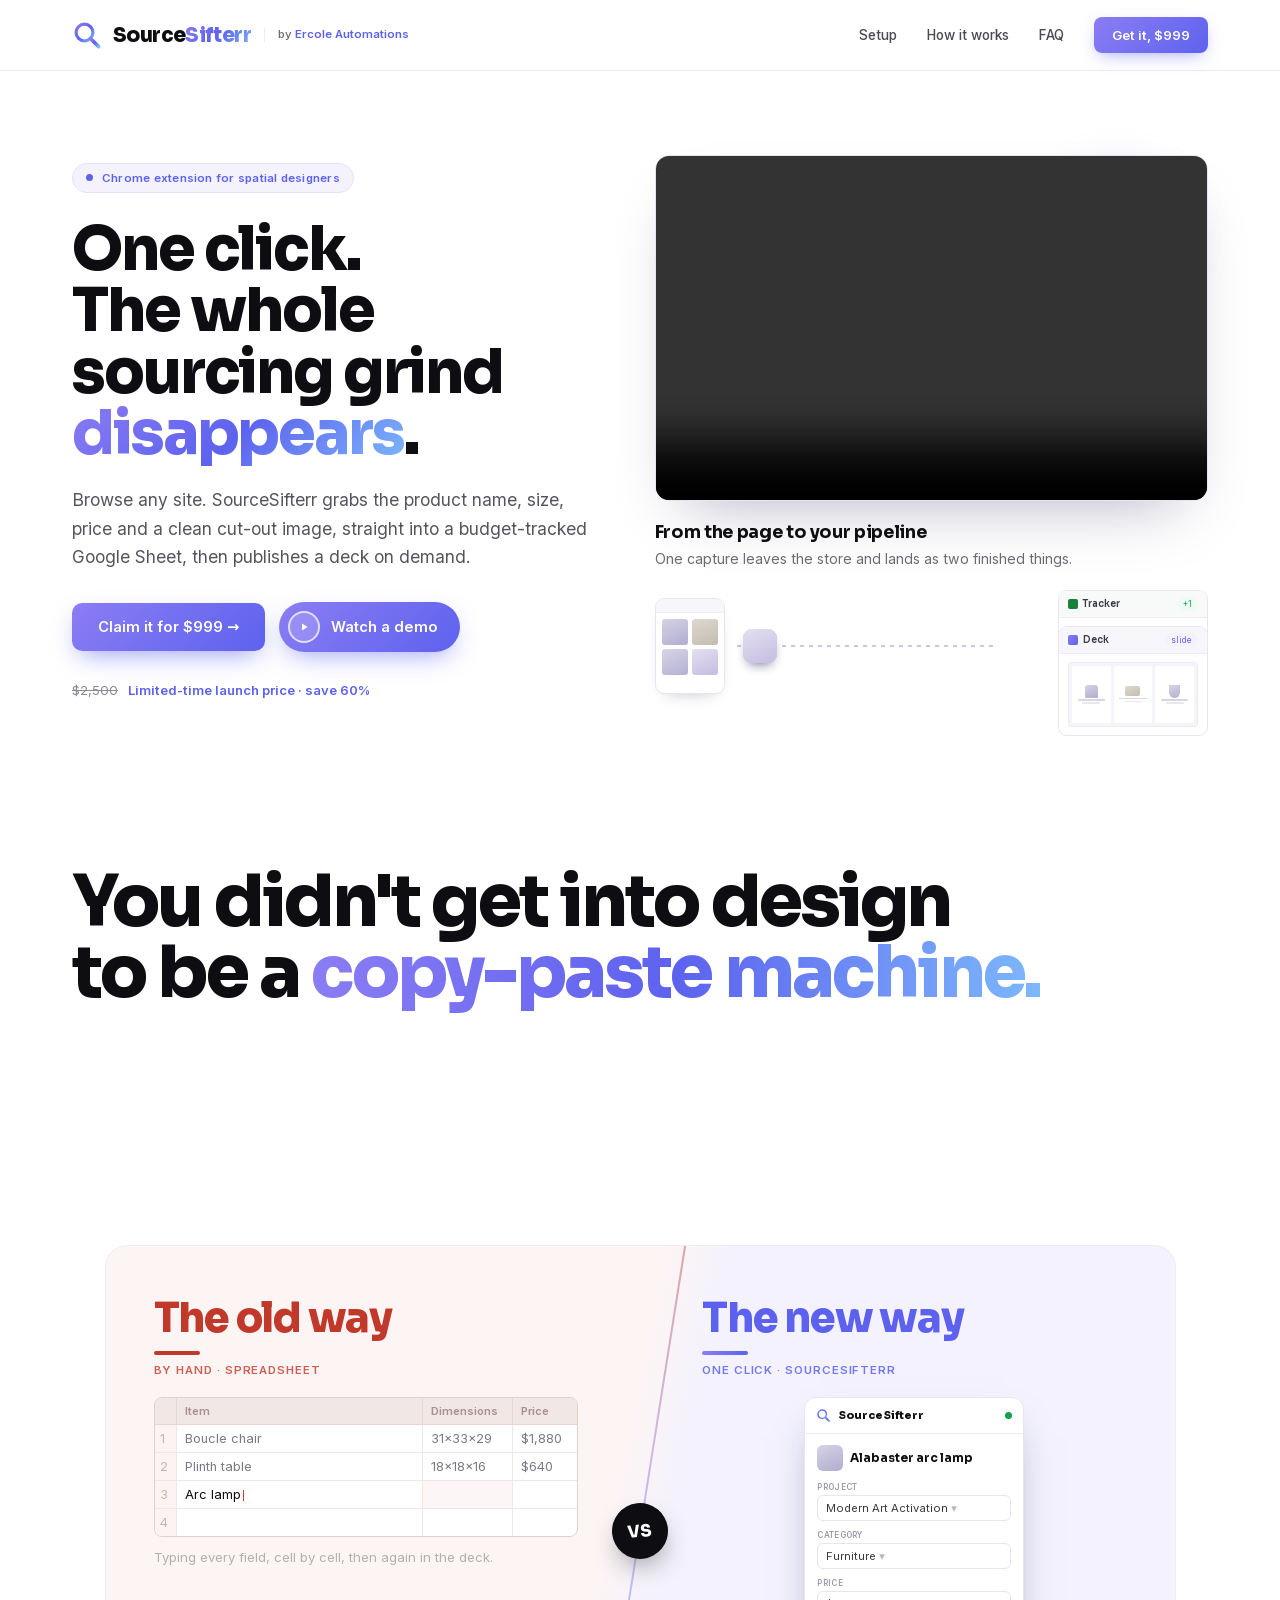
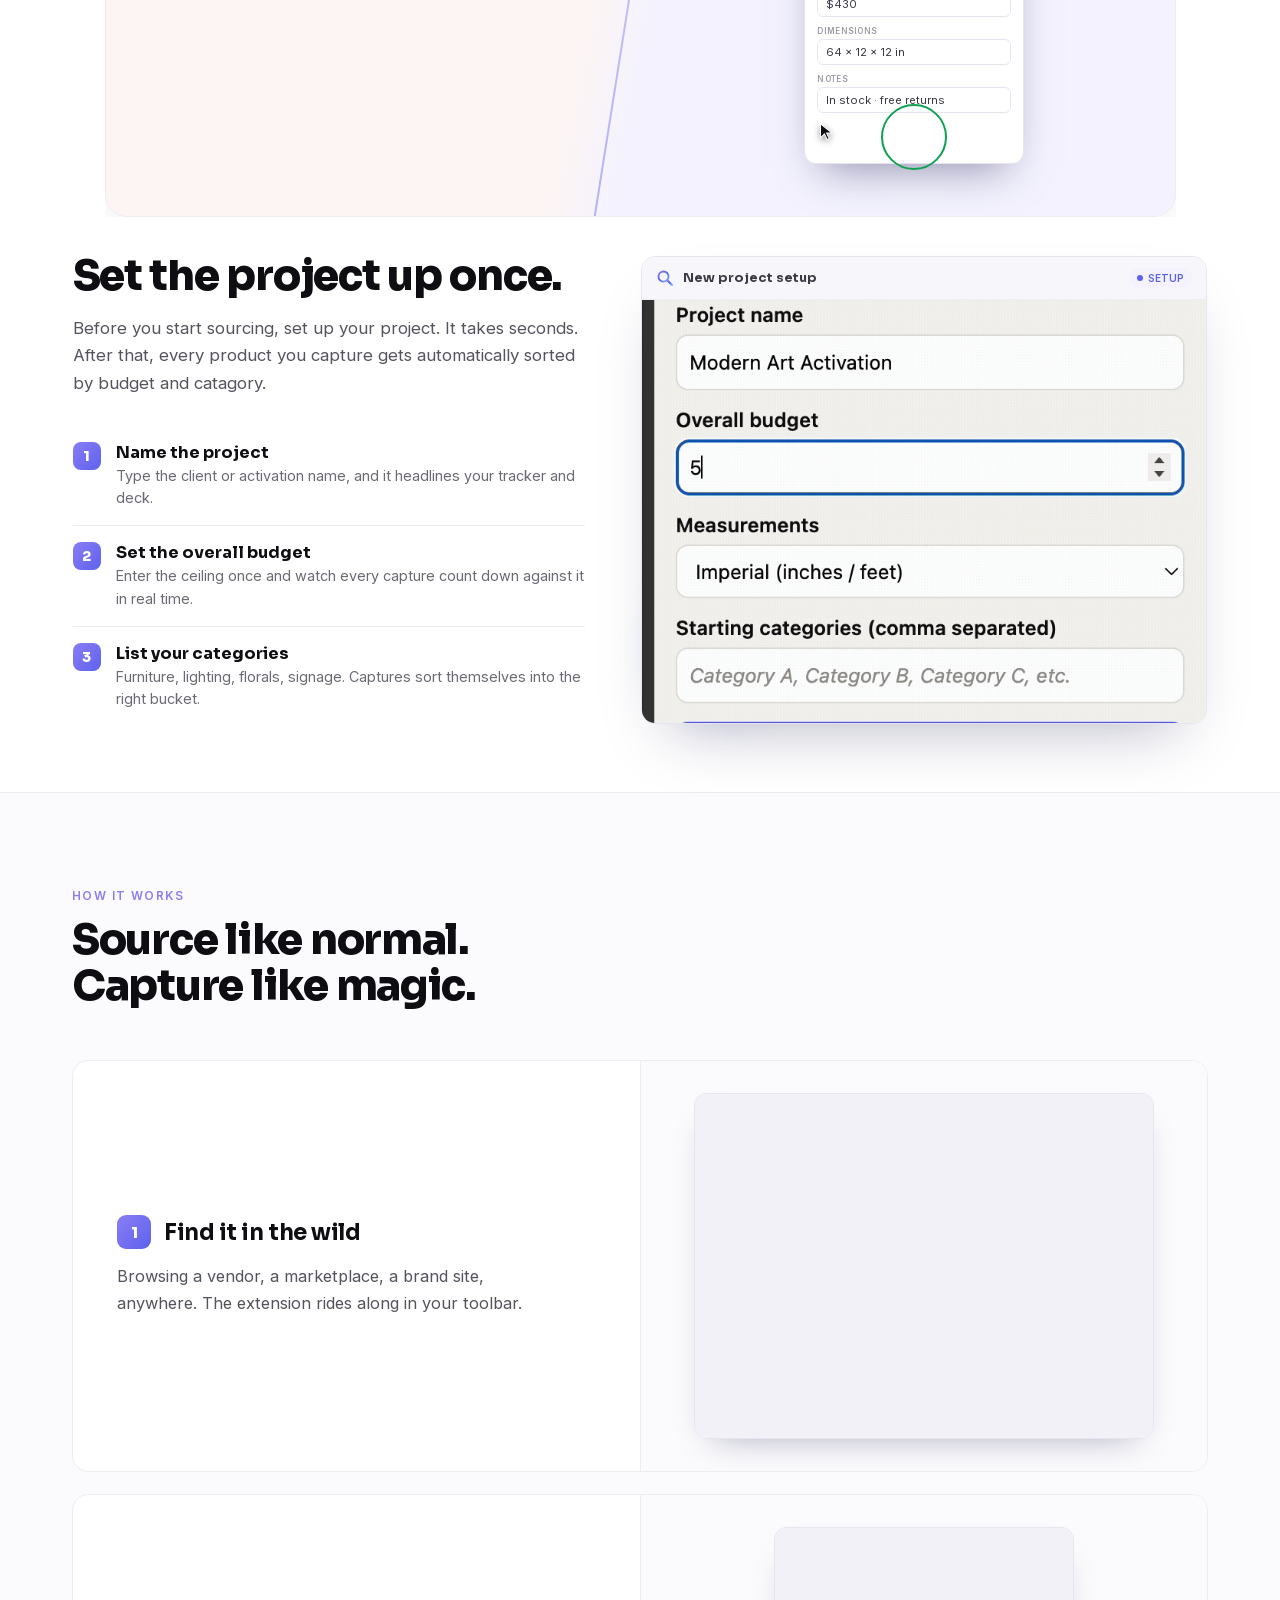
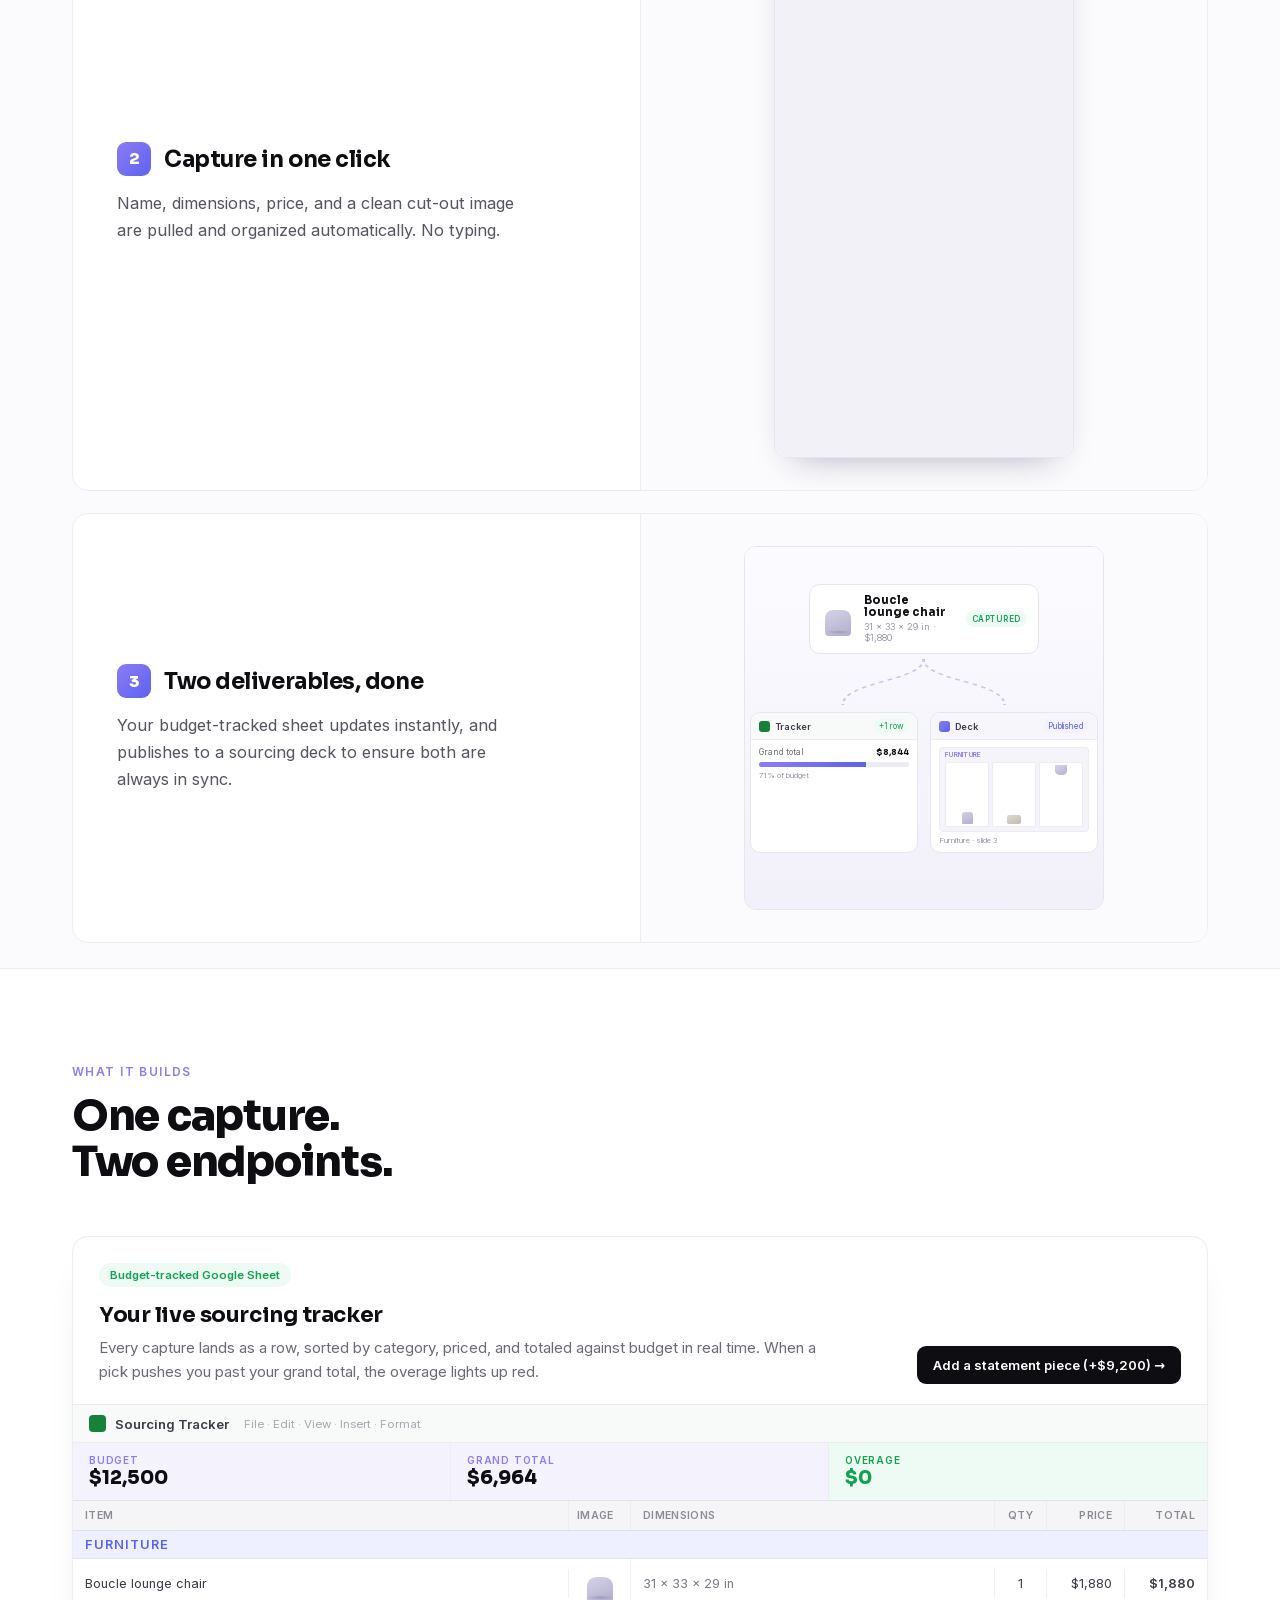
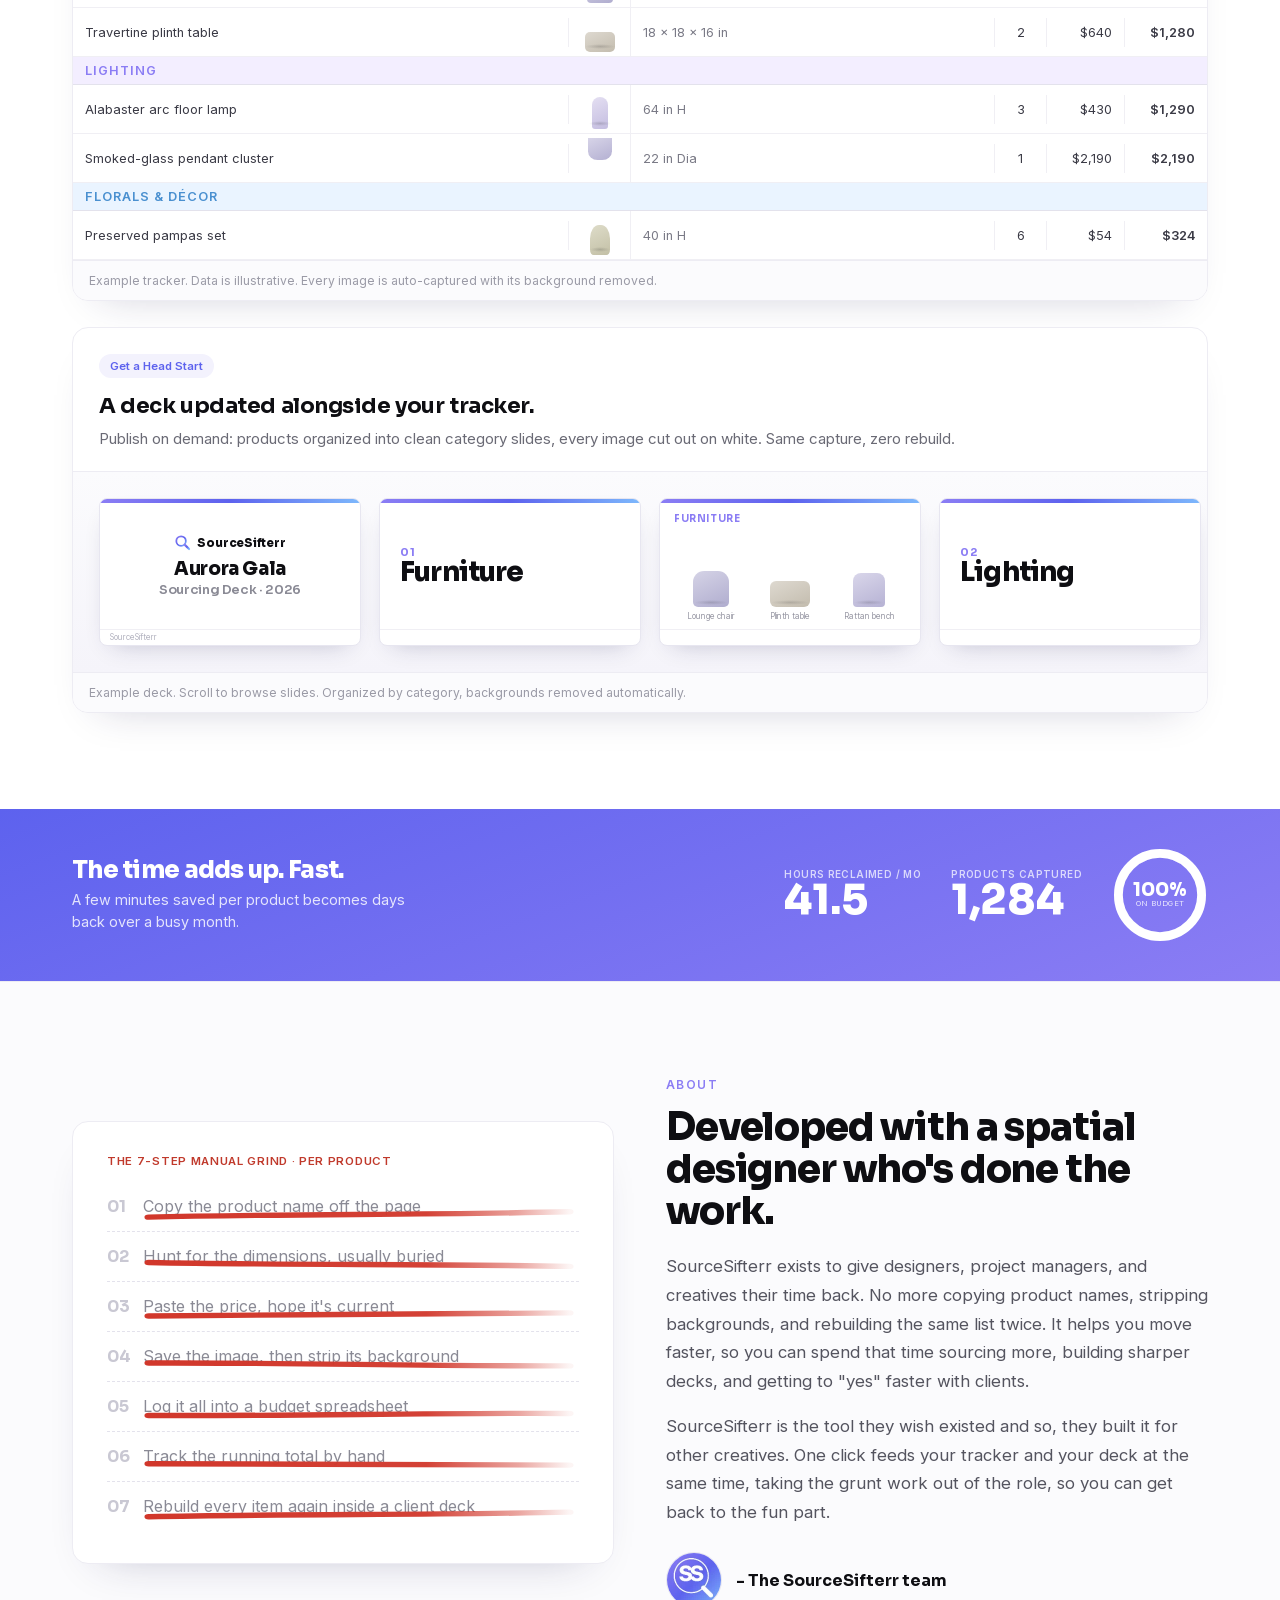
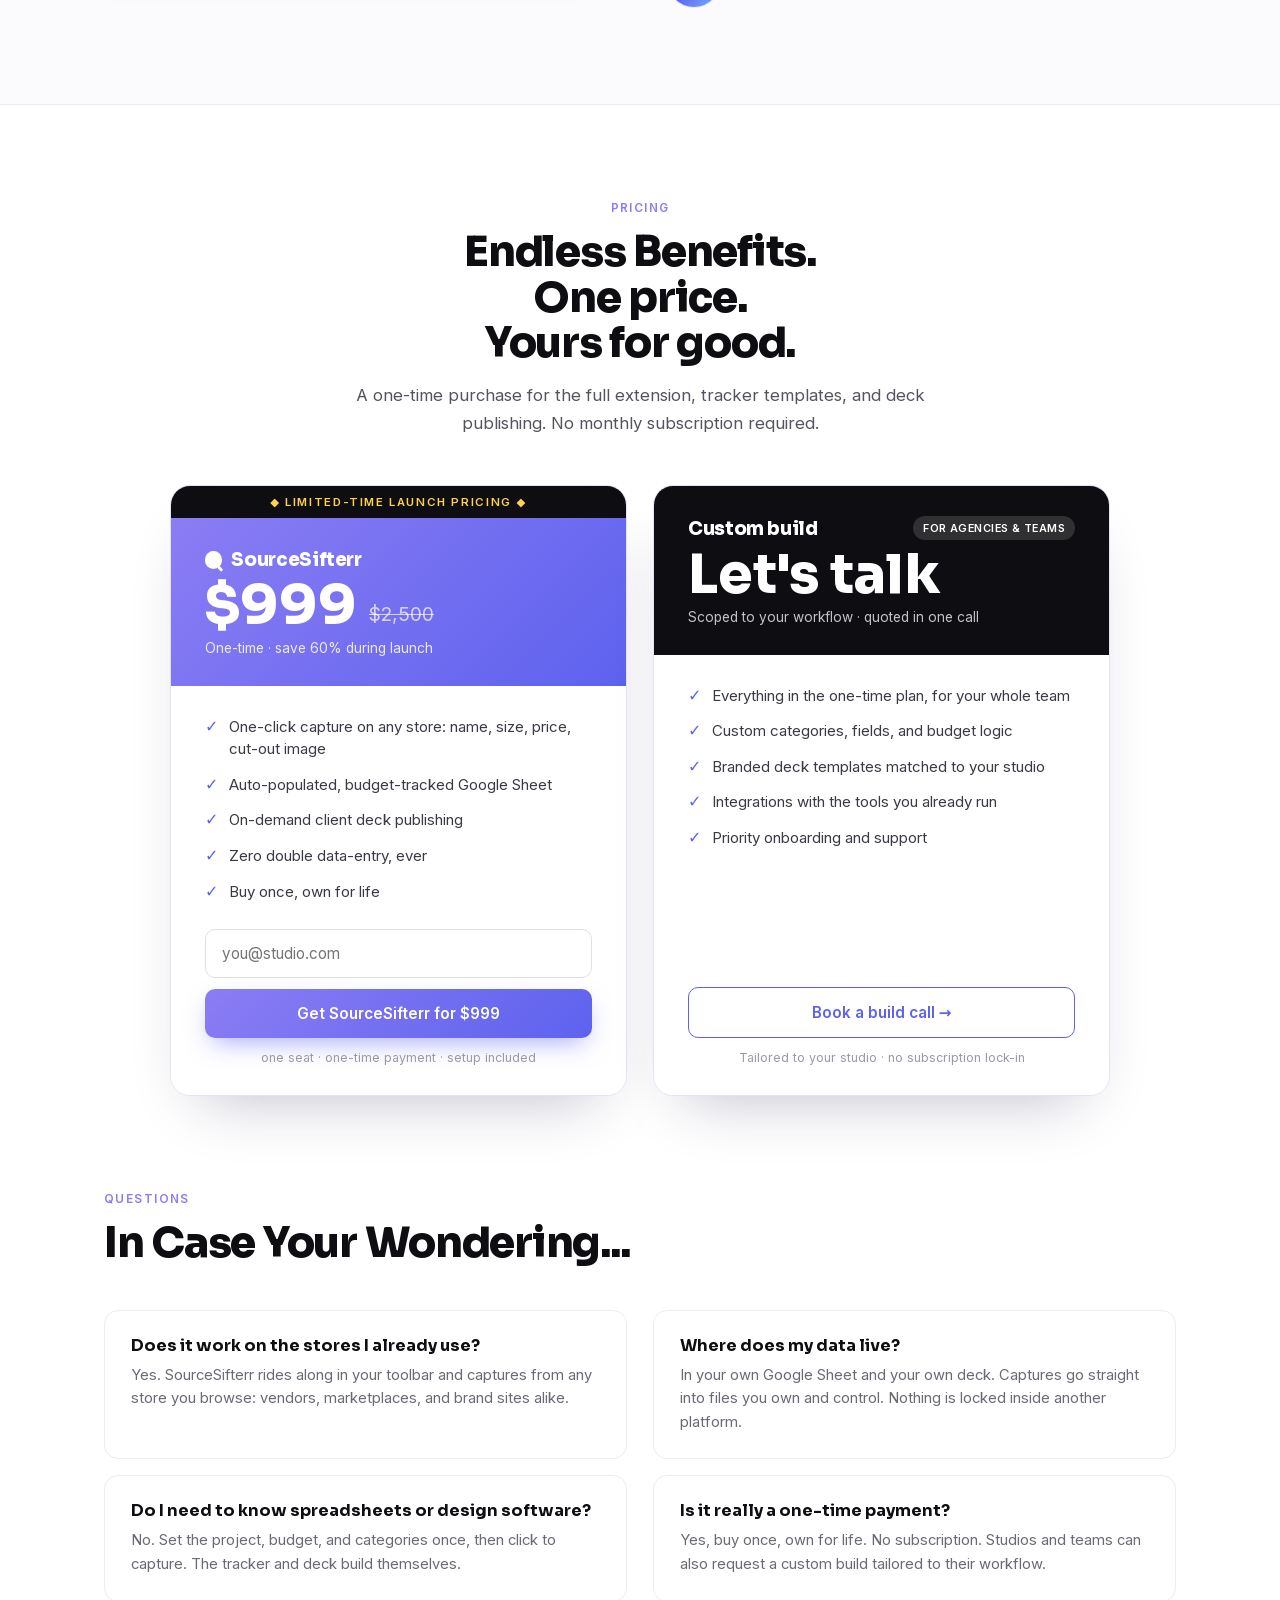
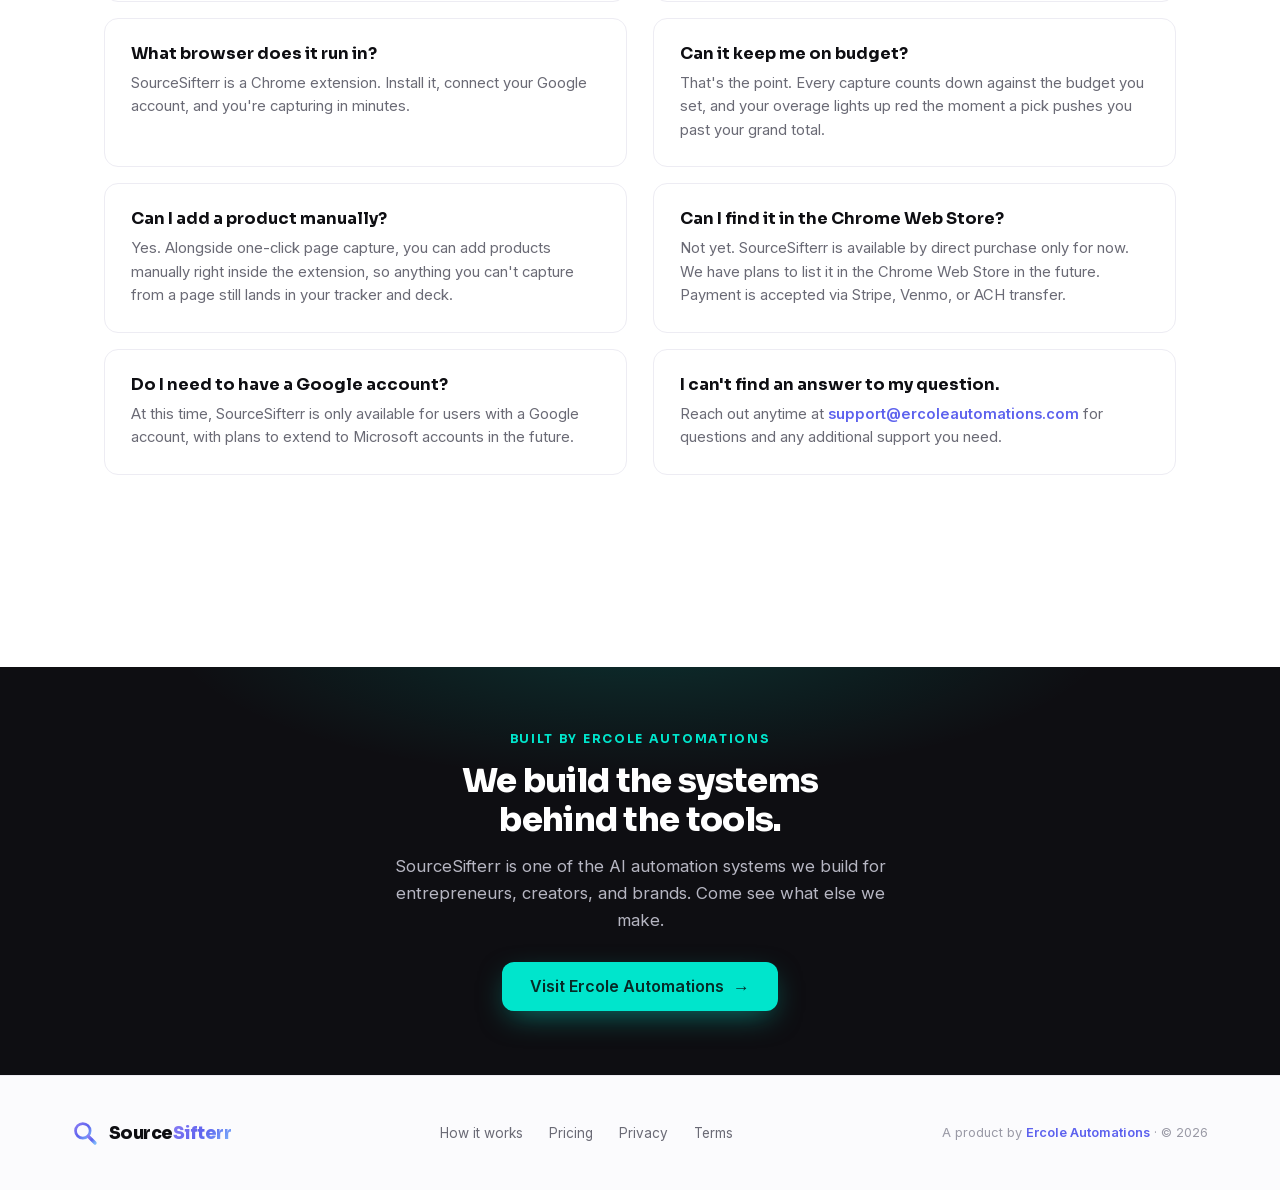
==== commit 8a494dfd: "feat(sourcesifterr): walkthrough link-backs + working CTAs; update Web Store FAQ Walkthrough: add 'b" ====
--- a/sourcesifterr/index.html
+++ b/sourcesifterr/index.html
@@ -724,7 +724,7 @@
     <div style="border:1px solid #EDECF3;border-radius:14px;padding:24px 26px;background:#fff;"><div style="font-family:'Sora',sans-serif;font-weight:700;font-size:1.02rem;color:#0E0E12;margin-bottom:8px;">What browser does it run in?</div><p style="font-size:0.92rem;line-height:1.6;color:#6a6a75;margin:0;">SourceSifterr is a Chrome extension. Install it, connect your Google account, and you're capturing in minutes.</p></div>
     <div style="border:1px solid #EDECF3;border-radius:14px;padding:24px 26px;background:#fff;"><div style="font-family:'Sora',sans-serif;font-weight:700;font-size:1.02rem;color:#0E0E12;margin-bottom:8px;">Can it keep me on budget?</div><p style="font-size:0.92rem;line-height:1.6;color:#6a6a75;margin:0;">That's the point. Every capture counts down against the budget you set, and your overage lights up red the moment a pick pushes you past your grand total.</p></div>
     <div style="border:1px solid #EDECF3;border-radius:14px;padding:24px 26px;background:#fff;"><div style="font-family:'Sora',sans-serif;font-weight:700;font-size:1.02rem;color:#0E0E12;margin-bottom:8px;">Can I add a product manually?</div><p style="font-size:0.92rem;line-height:1.6;color:#6a6a75;margin:0;">Yes. Alongside one-click page capture, you can add products manually right inside the extension, so anything you can't capture from a page still lands in your tracker and deck.</p></div>
-    <div style="border:1px solid #EDECF3;border-radius:14px;padding:24px 26px;background:#fff;"><div style="font-family:'Sora',sans-serif;font-weight:700;font-size:1.02rem;color:#0E0E12;margin-bottom:8px;">Can I find it in the Chrome Web Store?</div><p style="font-size:0.92rem;line-height:1.6;color:#6a6a75;margin:0;">Not yet. SourceSifterr is available by direct purchase only for now, with plans to list it in the Chrome Web Store down the road. Payment is accepted via Venmo, PayPal, or ACH transfer.</p></div>
+    <div style="border:1px solid #EDECF3;border-radius:14px;padding:24px 26px;background:#fff;"><div style="font-family:'Sora',sans-serif;font-weight:700;font-size:1.02rem;color:#0E0E12;margin-bottom:8px;">Can I find it in the Chrome Web Store?</div><p style="font-size:0.92rem;line-height:1.6;color:#6a6a75;margin:0;">Not yet. SourceSifterr is available by direct purchase only for now. We have plans to list it in the Chrome Web Store in the future. Payment is accepted via Stripe, Venmo, or ACH transfer.</p></div>
     <div style="border:1px solid #EDECF3;border-radius:14px;padding:24px 26px;background:#fff;"><div style="font-family:'Sora',sans-serif;font-weight:700;font-size:1.02rem;color:#0E0E12;margin-bottom:8px;">Do I need to have a Google account?</div><p style="font-size:0.92rem;line-height:1.6;color:#6a6a75;margin:0;">At this time, SourceSifterr is only available for users with a Google account, with plans to extend to Microsoft accounts in the future.</p></div>
     <div style="border:1px solid #EDECF3;border-radius:14px;padding:24px 26px;background:#fff;"><div style="font-family:'Sora',sans-serif;font-weight:700;font-size:1.02rem;color:#0E0E12;margin-bottom:8px;">I can't find an answer to my question.</div><p style="font-size:0.92rem;line-height:1.6;color:#6a6a75;margin:0;">Reach out anytime at <a href="mailto:support@ercoleautomations.com" style="color:#5D62EE;font-weight:600;">support@ercoleautomations.com</a> for questions and any additional support you need.</p></div>
   </div>
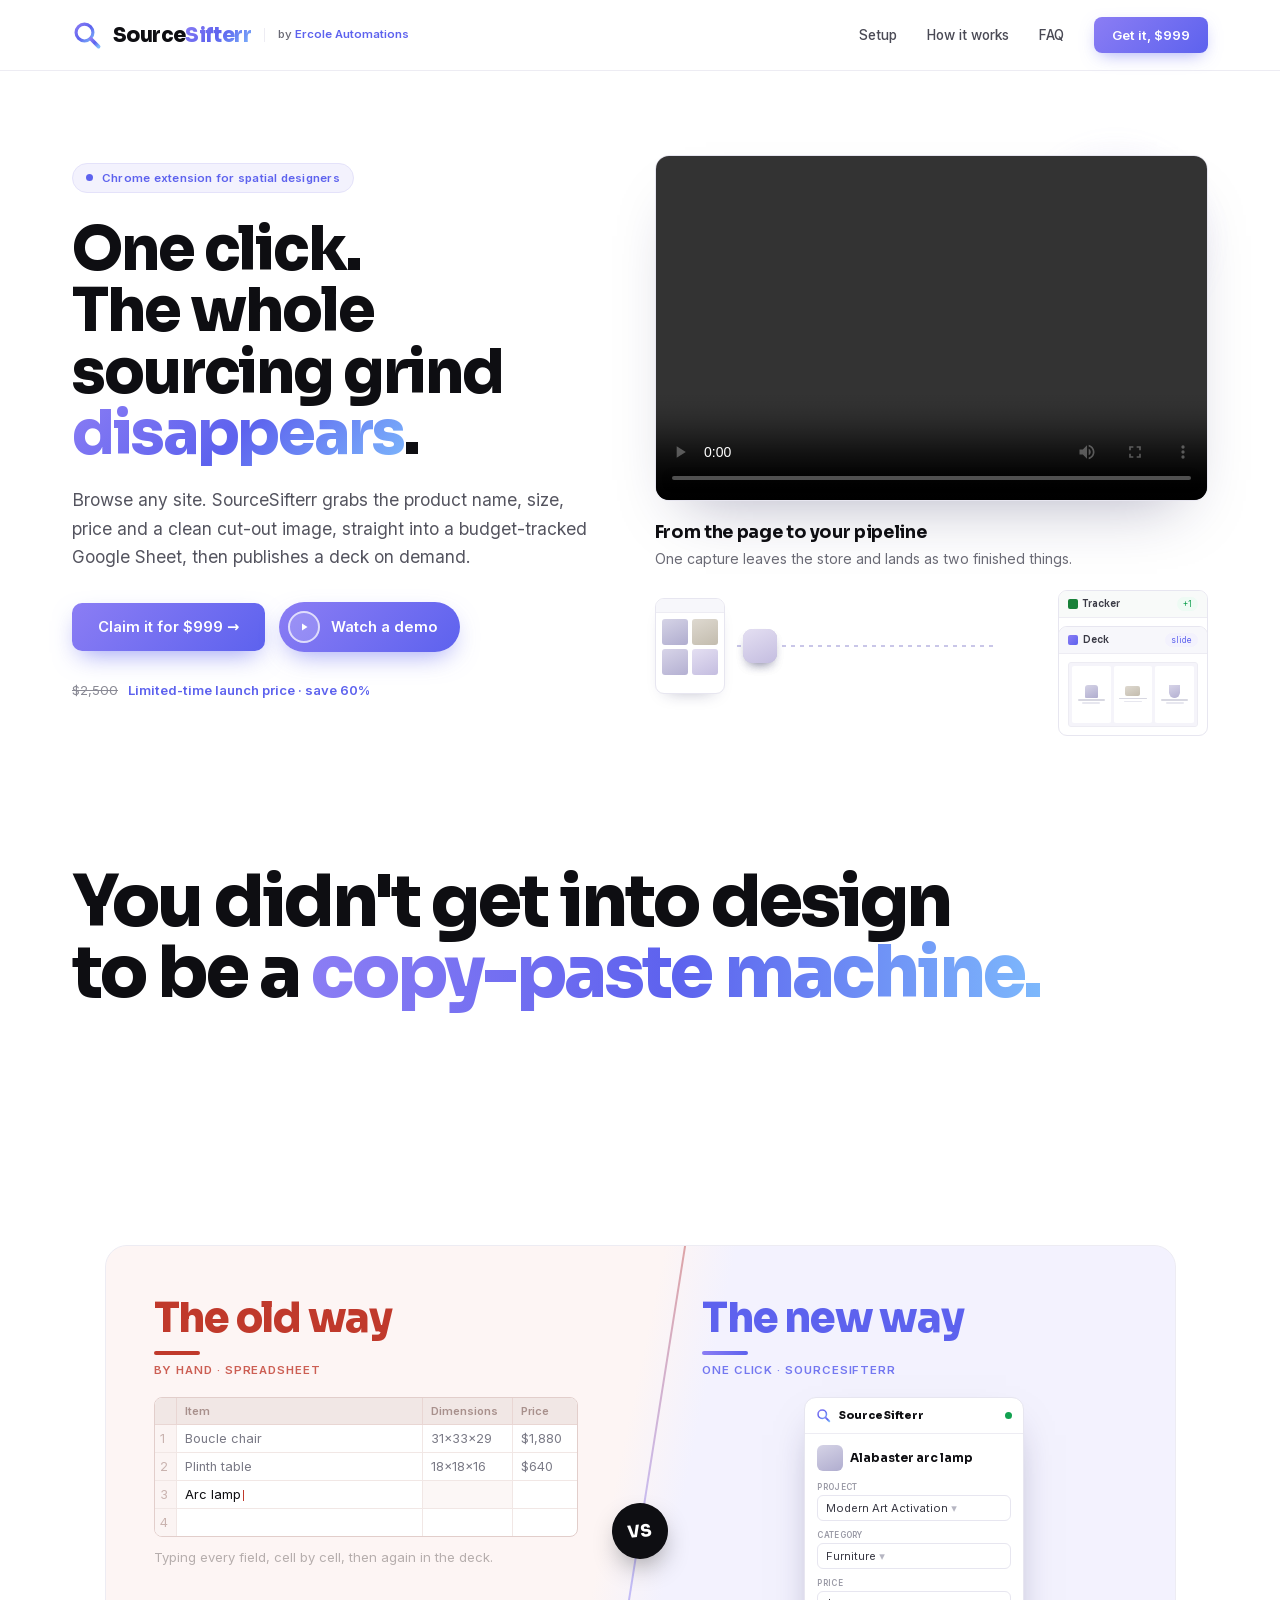
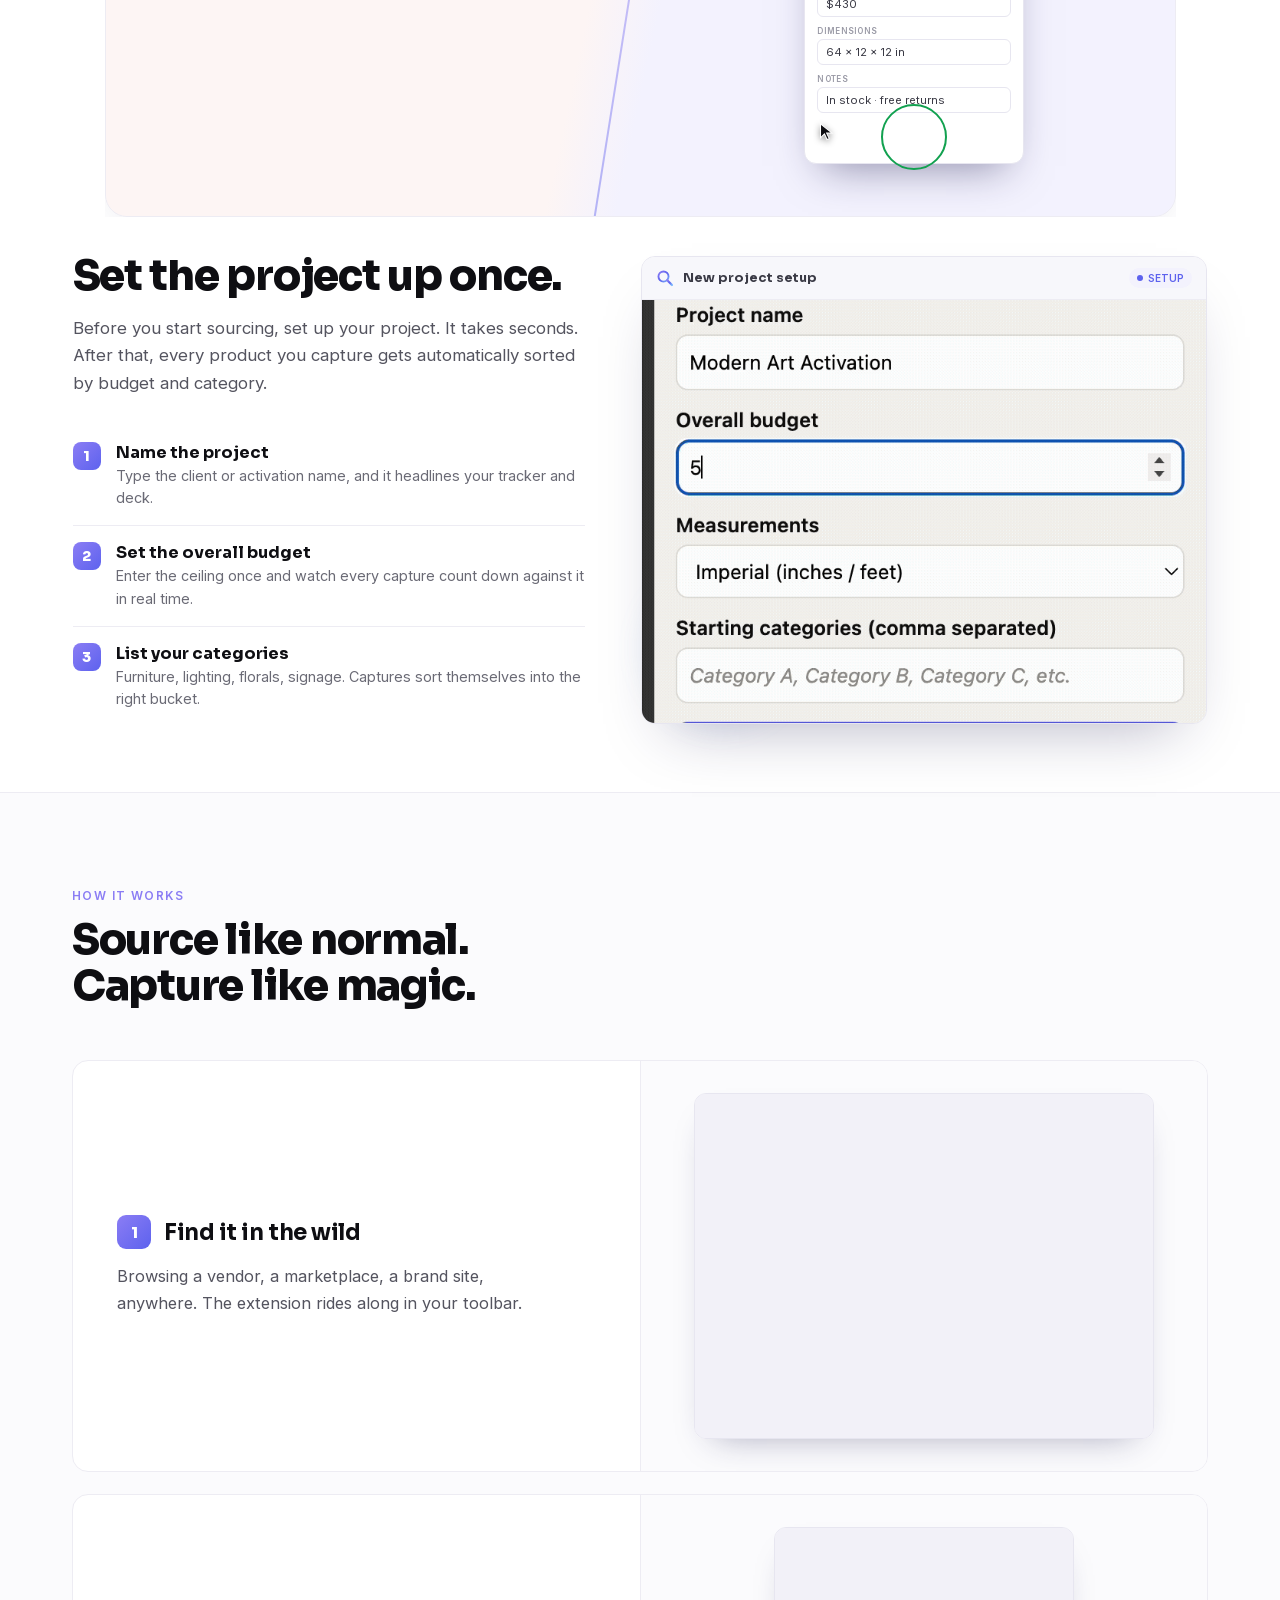
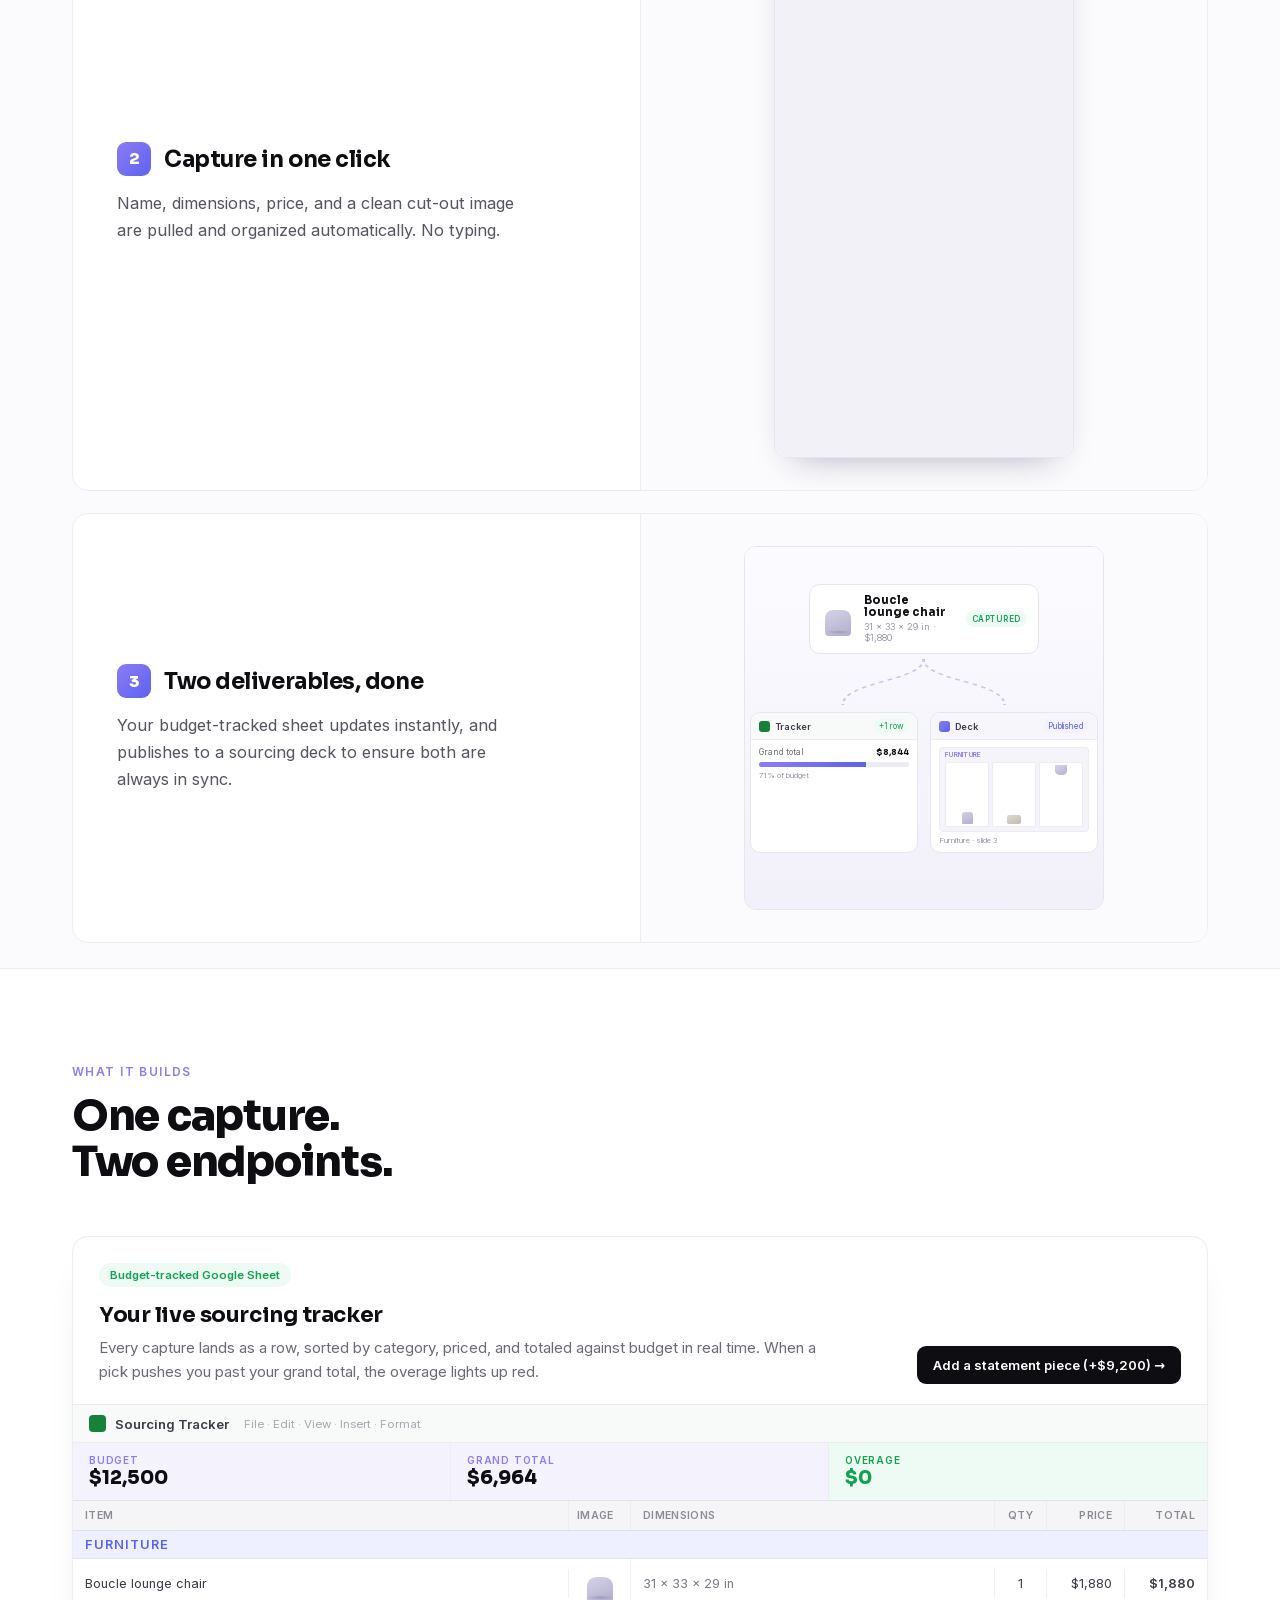
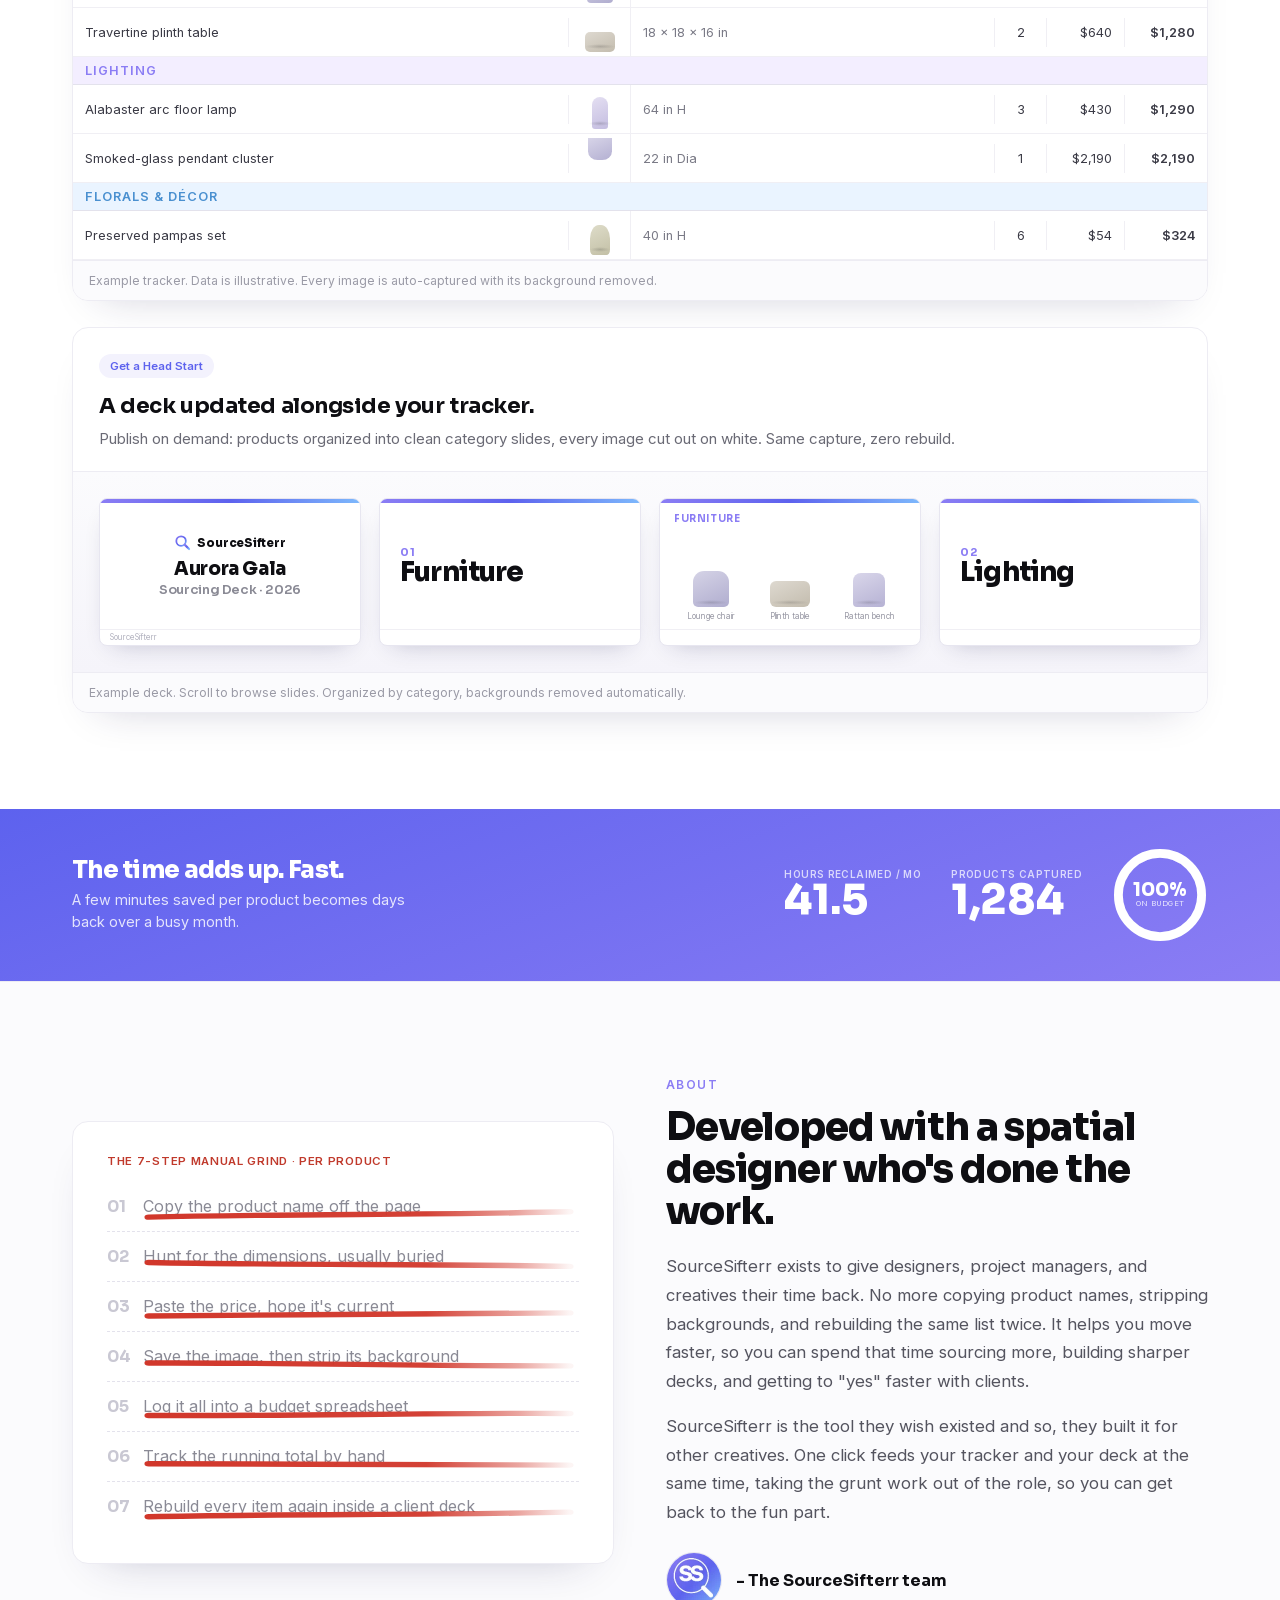
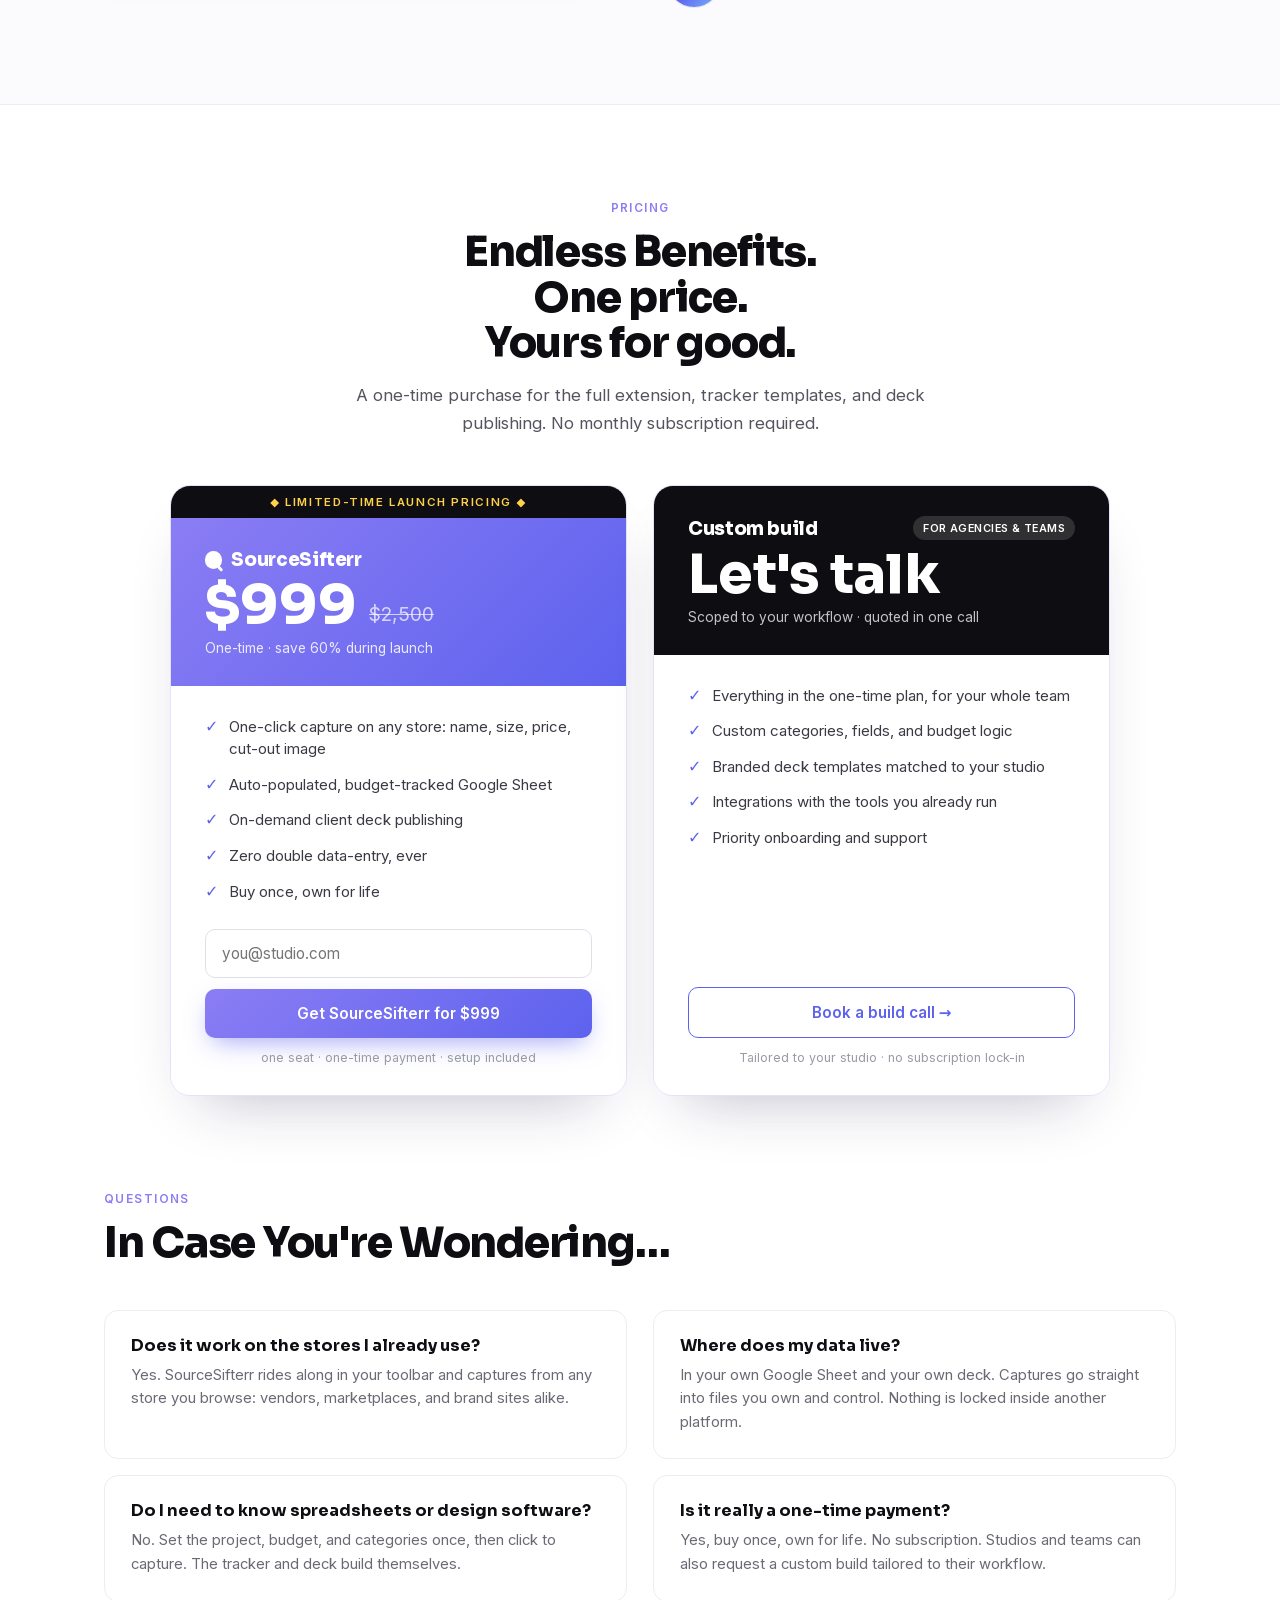
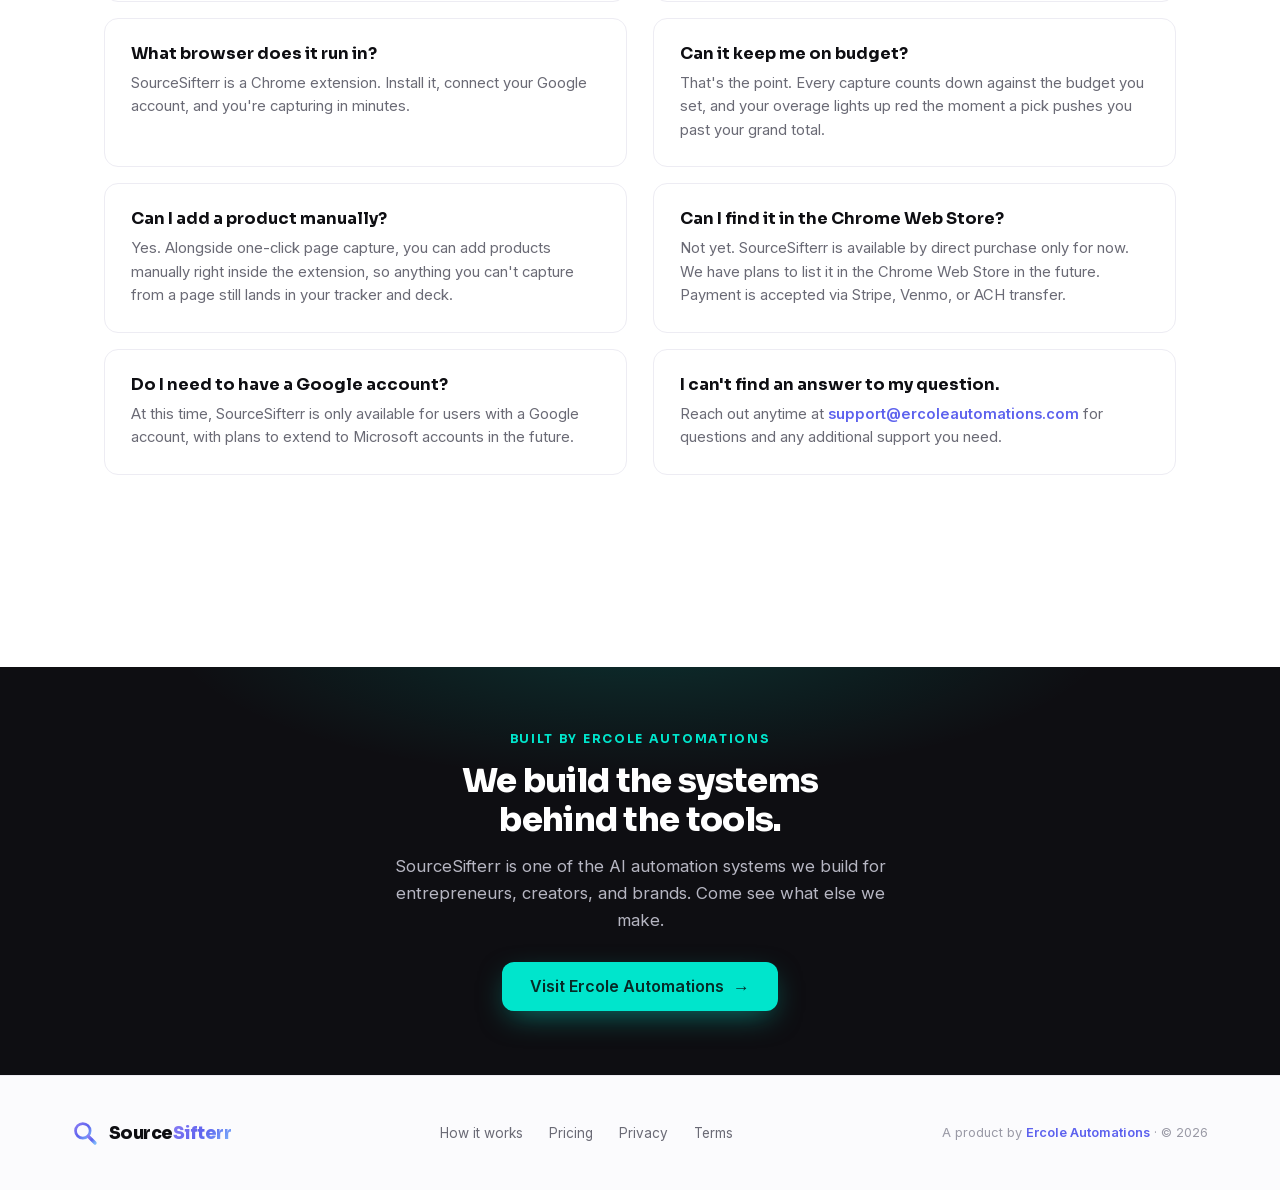
==== commit ea3dd126: "fix: copy typos on SourceSifterr landing page Two corrections to visible copy: - "catagory" -> "cate" ====
--- a/sourcesifterr/index.html
+++ b/sourcesifterr/index.html
@@ -277,7 +277,7 @@
 </div><div style="display:grid;grid-template-columns:minmax(0,0.95fr) minmax(0,1.05fr);gap:56px;align-items:center;">
     <div>
       <h2 style="font-family:'Sora',sans-serif;font-weight:800;font-size:clamp(2rem,3.3vw,2.9rem);line-height:1.08;letter-spacing:-0.03em;margin:0 0 16px;color:#0E0E12;">Set the project up once.</h2>
-      <p style="font-size:1.05rem;line-height:1.65;color:#54545f;margin:0 0 28px;text-wrap:pretty;">Before you start sourcing, set up your project. It takes seconds. After that, every product you capture gets automatically sorted by budget and catagory.</p>
+      <p style="font-size:1.05rem;line-height:1.65;color:#54545f;margin:0 0 28px;text-wrap:pretty;">Before you start sourcing, set up your project. It takes seconds. After that, every product you capture gets automatically sorted by budget and category.</p>
       <div style="display:flex;flex-direction:column;gap:0;">
         <div style="display:flex;gap:15px;align-items:flex-start;padding:16px 0;border-bottom:1px solid #EDECF3;"><span style="font-family:'Sora',sans-serif;font-weight:800;font-size:0.9rem;color:#fff;background:linear-gradient(135deg,#8B7DF4,#5D62EE);width:28px;height:28px;border-radius:8px;flex:none;display:inline-flex;align-items:center;justify-content:center;">1</span><div><div style="font-family:'Sora',sans-serif;font-weight:700;font-size:1.02rem;color:#0E0E12;margin-bottom:2px;">Name the project</div><div style="font-size:0.9rem;color:#6a6a75;line-height:1.55;">Type the client or activation name, and it headlines your tracker and deck.</div></div></div>
         <div style="display:flex;gap:15px;align-items:flex-start;padding:16px 0;border-bottom:1px solid #EDECF3;"><span style="font-family:'Sora',sans-serif;font-weight:800;font-size:0.9rem;color:#fff;background:linear-gradient(135deg,#8B7DF4,#5D62EE);width:28px;height:28px;border-radius:8px;flex:none;display:inline-flex;align-items:center;justify-content:center;">2</span><div><div style="font-family:'Sora',sans-serif;font-weight:700;font-size:1.02rem;color:#0E0E12;margin-bottom:2px;">Set the overall budget</div><div style="font-size:0.9rem;color:#6a6a75;line-height:1.55;">Enter the ceiling once and watch every capture count down against it in real time.</div></div></div>
@@ -714,7 +714,7 @@
   </div><section id="faq" style="max-width:1200px;margin:0 auto;padding:96px 32px;">
   <div style="max-width:640px;margin-bottom:44px;">
     <div style="font-size:0.74rem;font-weight:700;letter-spacing:0.12em;text-transform:uppercase;color:#8B7DF4;margin-bottom:14px;">Questions</div>
-    <h2 style="font-family:'Sora',sans-serif;font-weight:800;font-size:clamp(2rem,3.3vw,2.9rem);line-height:1.08;letter-spacing:-0.03em;margin:0 0 16px;color:#0E0E12;">In Case Your Wondering...</h2>
+    <h2 style="font-family:'Sora',sans-serif;font-weight:800;font-size:clamp(2rem,3.3vw,2.9rem);line-height:1.08;letter-spacing:-0.03em;margin:0 0 16px;color:#0E0E12;">In Case You're Wondering&hellip;</h2>
   </div>
   <div style="display:grid;grid-template-columns:1fr 1fr;gap:16px 26px;">
     <div style="border:1px solid #EDECF3;border-radius:14px;padding:24px 26px;background:#fff;"><div style="font-family:'Sora',sans-serif;font-weight:700;font-size:1.02rem;color:#0E0E12;margin-bottom:8px;">Does it work on the stores I already use?</div><p style="font-size:0.92rem;line-height:1.6;color:#6a6a75;margin:0;">Yes. SourceSifterr rides along in your toolbar and captures from any store you browse: vendors, marketplaces, and brand sites alike.</p></div>
